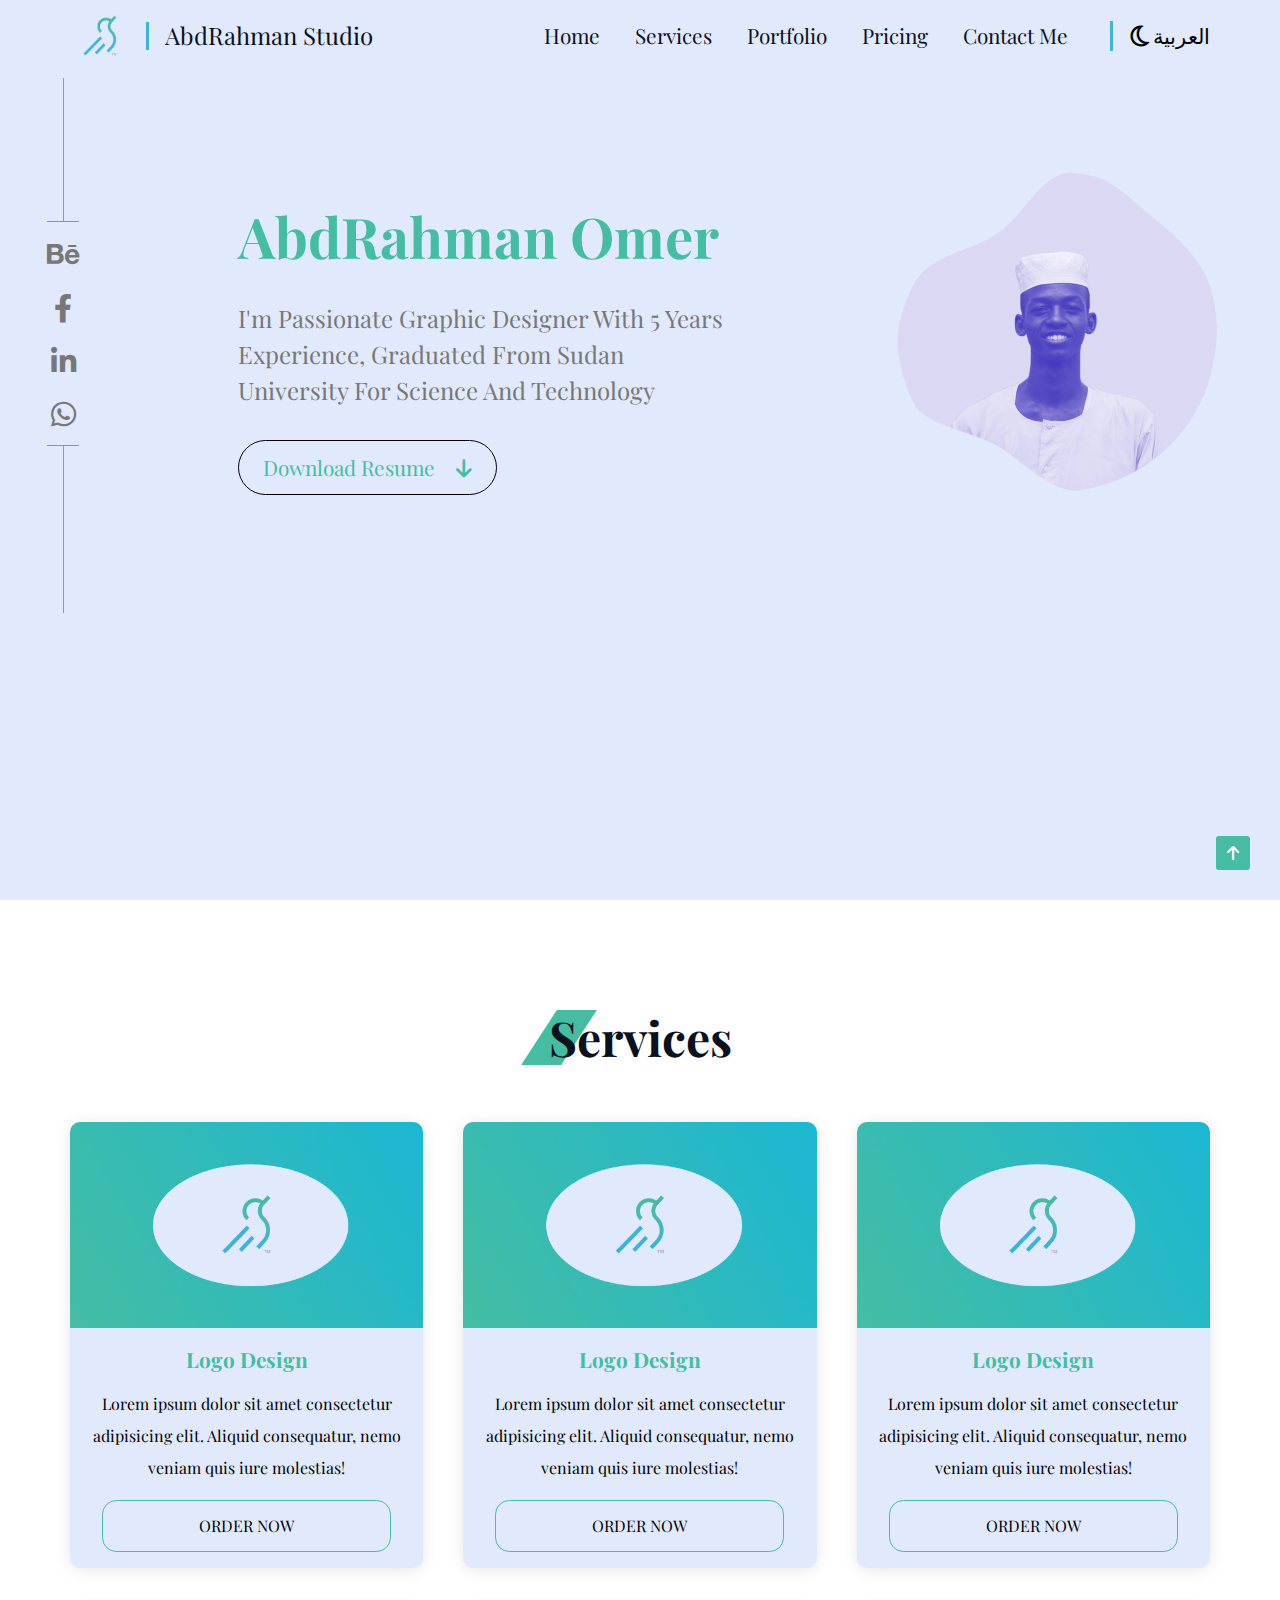
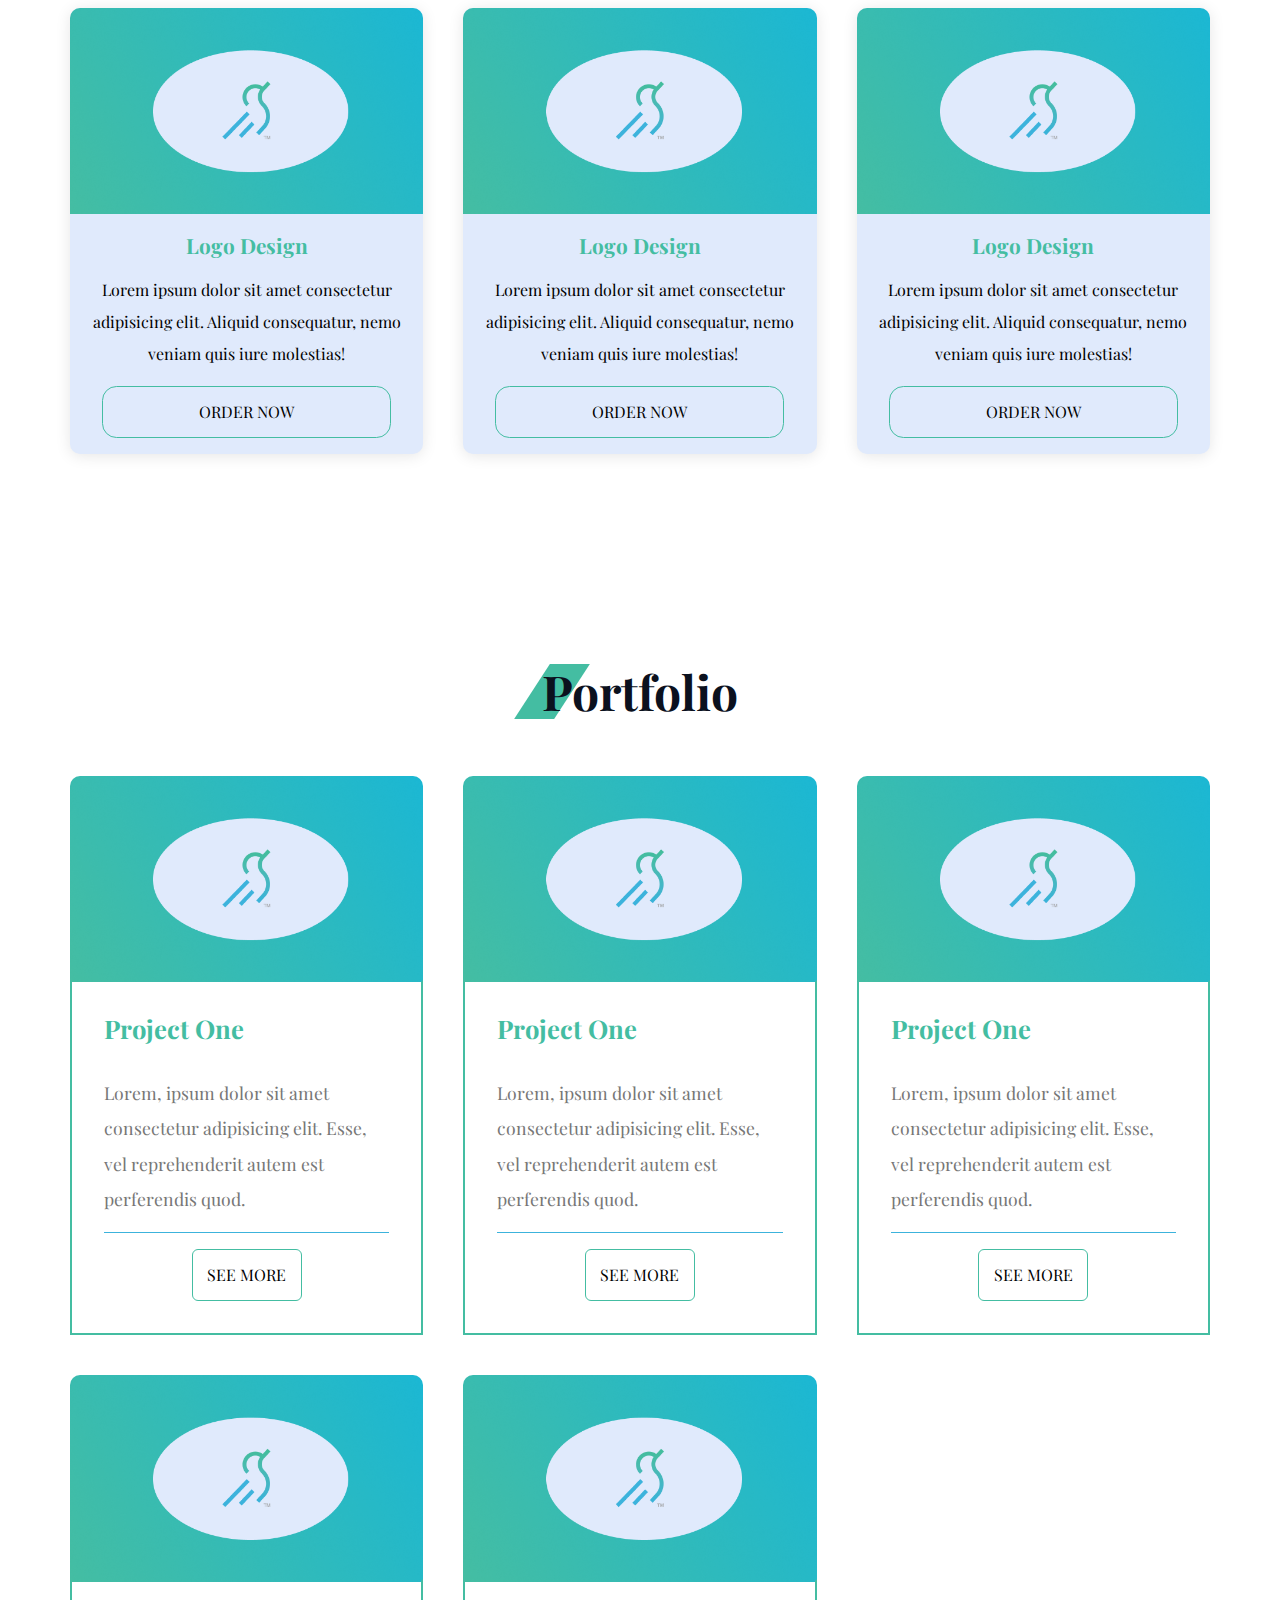
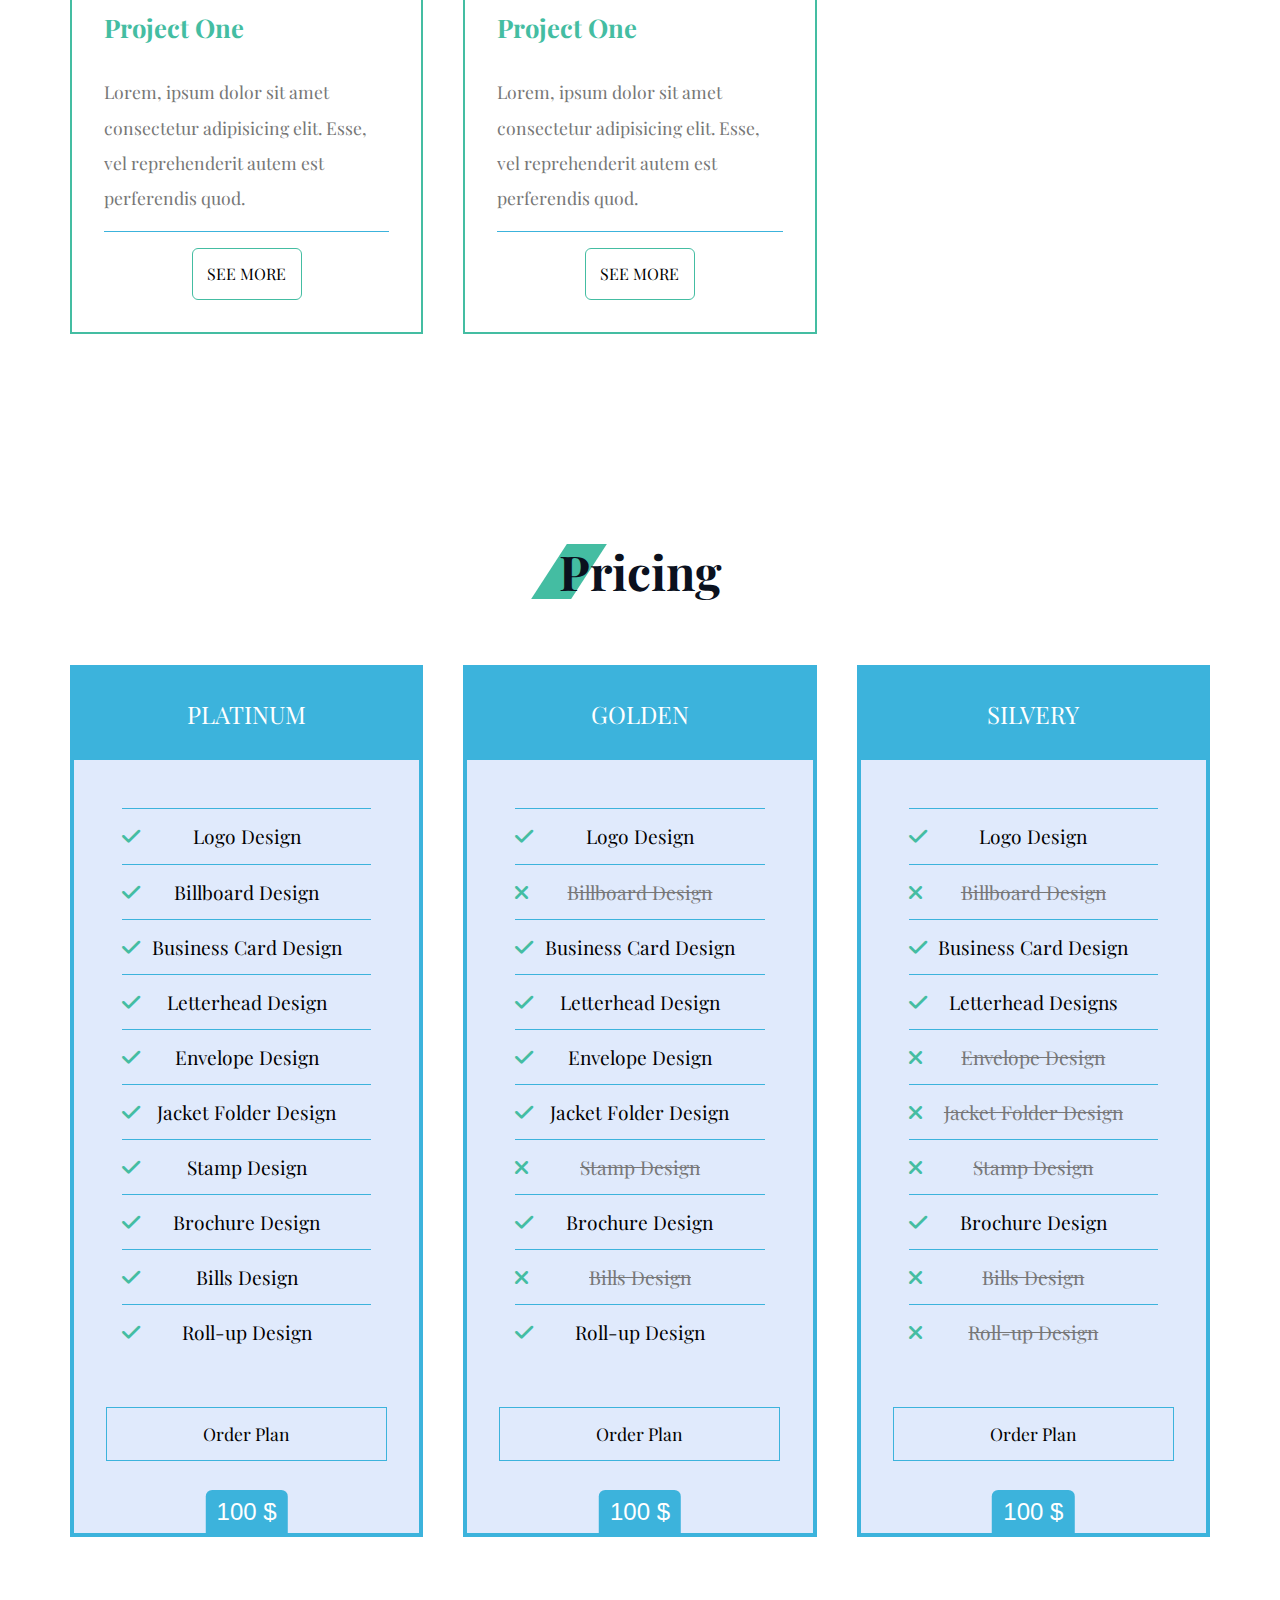
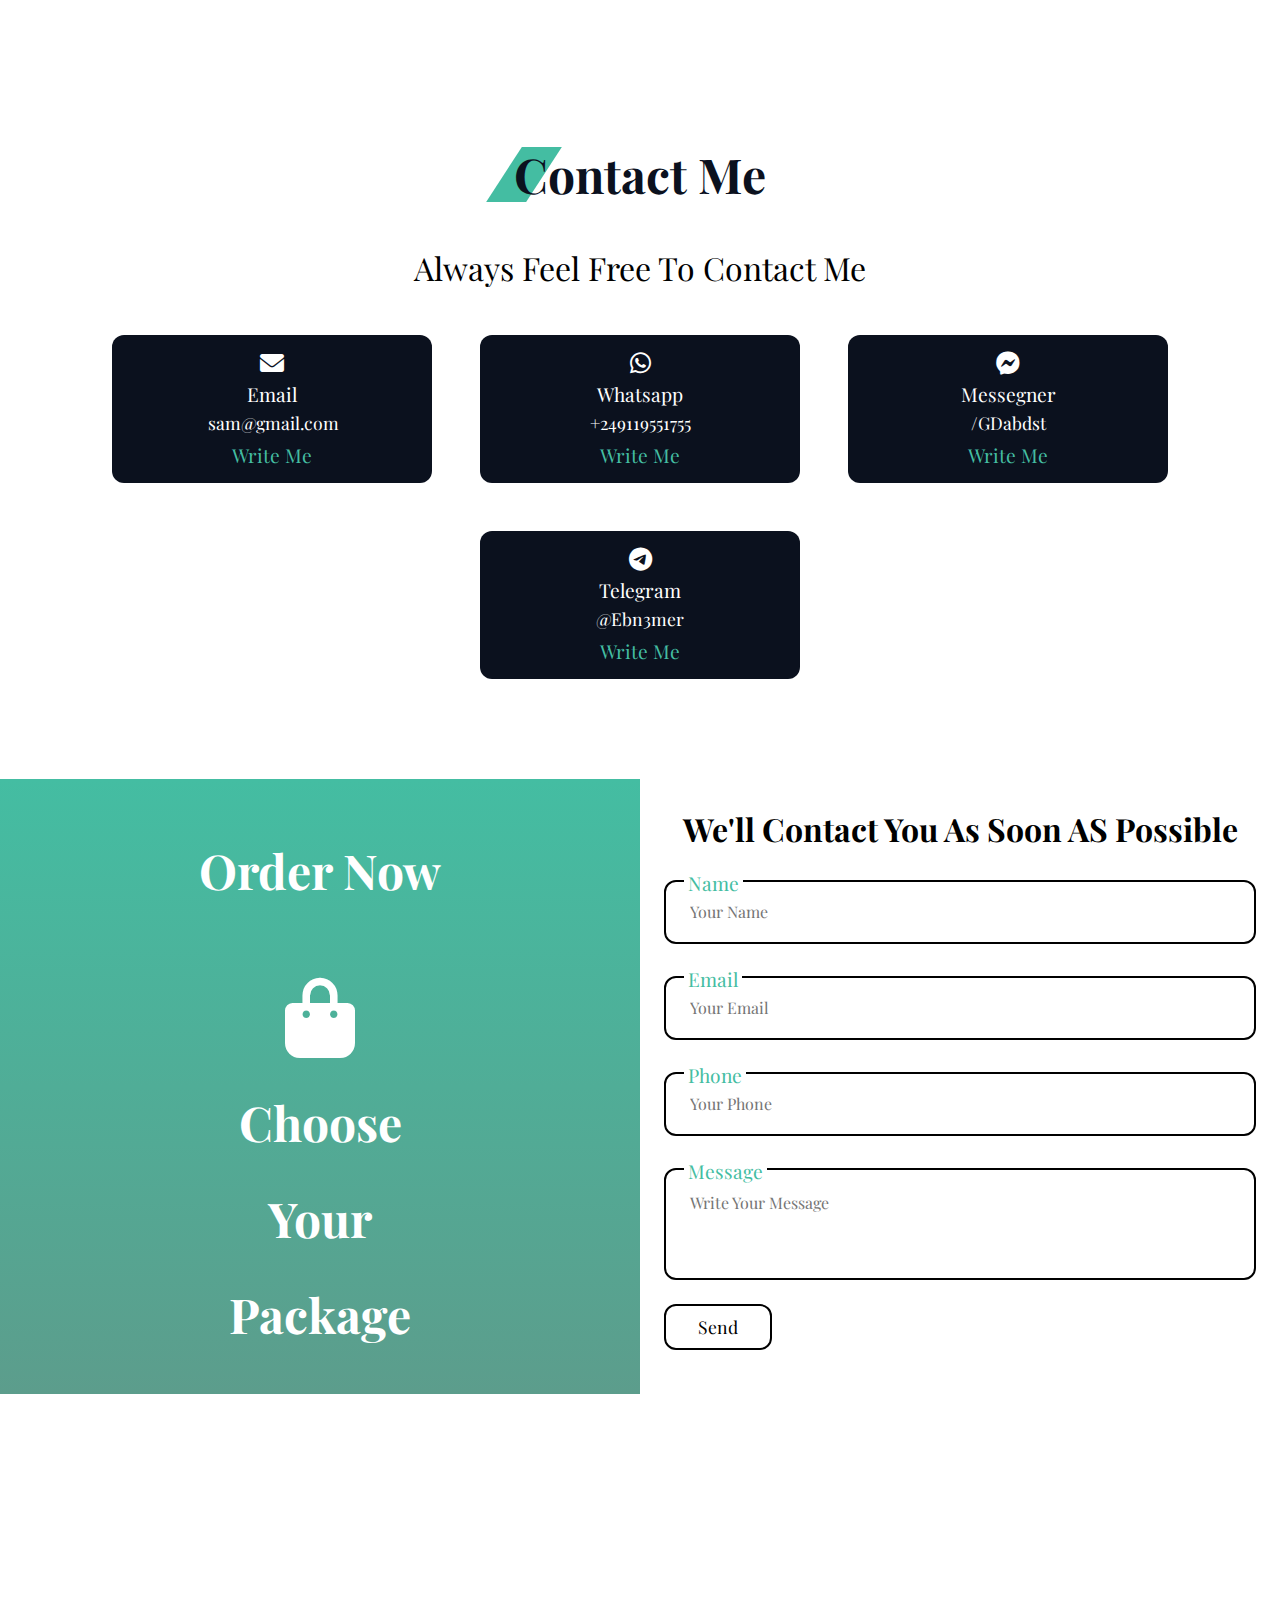
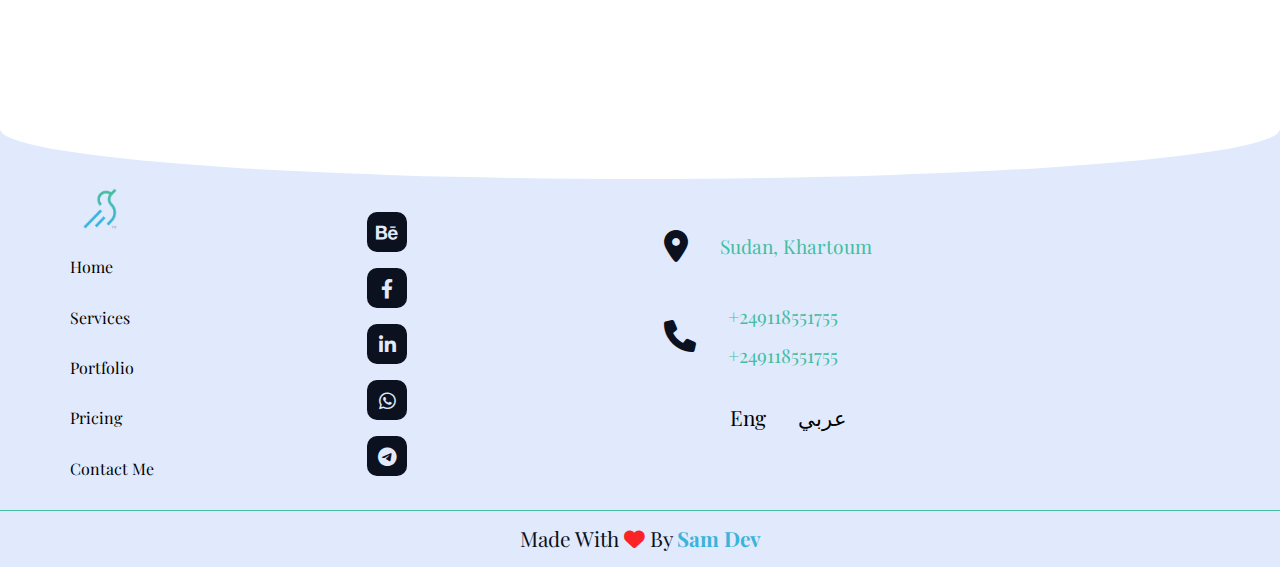
==== index.html @ 55ffe2c6 "Modify index.html" ====
<!DOCTYPE html>
<html lang="en">
  <head>
    <meta charset="UTF-8" />
    <meta http-equiv="X-UA-Compatible" content="IE=edge" />
    <meta name="viewport" content="width=device-width, initial-scale=1.0" />
    <link rel="stylesheet" href="./css/normalize.css" />
    <link rel="stylesheet" href="./css/all.min.css" />
    <link rel="stylesheet" href="./css/style.css" />
    <link rel="preconnect" href="https://fonts.googleapis.com" />
    <link rel="preconnect" href="https://fonts.gstatic.com" crossorigin />
    <link
      href="https://fonts.googleapis.com/css2?family=Playfair+Display:wght@400;500;700&display=swap"
      rel="stylesheet"
    />
    <title>AbdRahman Studio | Home</title>
  </head>
  <body>
    <!-- Start Header -->
    <header id="header">
      <div class="container">
        <div class="nav-left">
          <div class="head">
            <img src="./images/logo.png" alt="" />
            <a href="#">AbdRahman Studio</a>
          </div>
          <div class="nav-close">
            <i class="fa-solid fa-xmark close-Btn"></i>
          </div>
          <ul class="nav-list">
            <li><a class="link" href="#home">Home</a></li>
            <li><a class="link" href="#services">Services</a></li>
            <li><a class="link" href="#portfolio">Portfolio</a></li>
            <li><a class="link" href="#pricing">Pricing</a></li>
            <li><a class="link" href="#contact">Contact Me</a></li>
          </ul>
        </div>
        <img src="./images/logo.png" alt="Page Logo" />
        <a href="#">AbdRahman Studio</a>
        <nav class="nav-menu">
          <i class="fa-solid fa-bars-staggered toggle-btn"></i>
          <ul>
            <li><a class="active nav__link" href="#home">Home</a></li>
            <li><a class="nav__link" href="#services">Services</a></li>
            <li><a class="nav__link" href="#portfolio">Portfolio</a></li>
            <li><a class="nav__link" href="#pricing">Pricing</a></li>
            <li><a class="nav__link" href="#contact">Contact Me</a></li>
          </ul>
        </nav>
        <div class="icons">
          <i class="fa-regular fa-moon change-theme" id="theme-button"></i>
          <a href="./index_rtl.html" class="lang">العربية</a>
          <!-- <i class="fa-regular fa-sun"></i> -->
        </div>
      </div>
    </header>
    <!-- End Header -->
    <!-- Start Landing -->
    <div class="landing" id="landing">
      <div class="container">
        <div class="social">
          <a href="http://be.net/abdalrahman10" target="__blank"
            ><i class="fab fa-behance"></i
          ></a>
          <a
            href="https://www.facebook.com/GDabdalrahmanstudio"
            target="__blank"
            ><i class="fab fa-facebook-f"></i
          ></a>
          <a href="#" target="__blank"><i class="fab fa-linkedin-in"></i></a>
          <a
            href="https://api.whatsapp.com/send?phone=00249118914122"
            target="__blank"
            ><i class="fab fa-whatsapp"></i
          ></a>
        </div>
        <div class="info">
          <h2>AbdRahman Omer</h2>
          <p>
            I'm Passionate Graphic Designer With 5 Years Experience, Graduated
            From Sudan University For Science And Technology
          </p>
          <a href="#" class="main-btn"
            >Download Resume <i class="fa-solid fa-arrow-down"></i
          ></a>
        </div>
        <div class="image home-img">
          <img src="./images/Vector.png" alt="" />
        </div>
        <a class="scroll-top" href="#header"
          ><i class="fa-solid fa-arrow-up"></i
        ></a>
      </div>
    </div>
    <!-- End Landing -->
    <!-- Start Services -->
    <div class="services " id="services">
      <h2 class="main-title">Services</h2>
      <div class="container">
        <div class="card">
          <img src="./images/project01.png" alt="" />
          <div class="info">
            <h3>Logo Design</h3>
            <p>
              Lorem ipsum dolor sit amet consectetur adipisicing elit. Aliquid
              consequatur, nemo veniam quis iure molestias!
            </p>
            <a href="#order">Order Now</a>
          </div>
        </div>
        <div class="card">
          <img src="./images/project01.png" alt="" />
          <div class="info">
            <h3>Logo Design</h3>
            <p>
              Lorem ipsum dolor sit amet consectetur adipisicing elit. Aliquid
              consequatur, nemo veniam quis iure molestias!
            </p>
            <a href="#order">Order Now</a>
          </div>
        </div>
        <div class="card">
          <img src="./images/project01.png" alt="" />
          <div class="info">
            <h3>Logo Design</h3>
            <p>
              Lorem ipsum dolor sit amet consectetur adipisicing elit. Aliquid
              consequatur, nemo veniam quis iure molestias!
            </p>
            <a href="#order">Order Now</a>
          </div>
        </div>
        <div class="card">
          <img src="./images/project01.png" alt="" />
          <div class="info">
            <h3>Logo Design</h3>
            <p>
              Lorem ipsum dolor sit amet consectetur adipisicing elit. Aliquid
              consequatur, nemo veniam quis iure molestias!
            </p>
            <a href="#order">Order Now</a>
          </div>
        </div>
        <div class="card">
          <img src="./images/project01.png" alt="" />
          <div class="info">
            <h3>Logo Design</h3>
            <p>
              Lorem ipsum dolor sit amet consectetur adipisicing elit. Aliquid
              consequatur, nemo veniam quis iure molestias!
            </p>
            <a href="#order">Order Now</a>
          </div>
        </div>
        <div class="card">
          <img src="./images/project01.png" alt="" />
          <div class="info">
            <h3>Logo Design</h3>
            <p>
              Lorem ipsum dolor sit amet consectetur adipisicing elit. Aliquid
              consequatur, nemo veniam quis iure molestias!
            </p>
            <a href="#order">Order Now</a>
          </div>
        </div>
      </div>
      <div class="swiper-pagination"></div>
    </div>
    <!-- End Services -->
    <!-- Start Portfolio -->
    <div class="portfolio" id="portfolio">
      <h2 class="main-title">Portfolio</h2>
      <div class="container">
        <div class="card">
          <div class="image">
            <img src="./images/project01.png" alt="" />
          </div>
          <div class="info">
            <h3>Project One</h3>
            <p>
              Lorem, ipsum dolor sit amet consectetur adipisicing elit. Esse,
              vel reprehenderit autem est perferendis quod.
            </p>
            <a href="">See More</a>
          </div>
        </div>
        <div class="card">
          <div class="image">
            <img src="./images/project01.png" alt="" />
          </div>
          <div class="info">
            <h3>Project One</h3>
            <p>
              Lorem, ipsum dolor sit amet consectetur adipisicing elit. Esse,
              vel reprehenderit autem est perferendis quod.
            </p>
            <a href="">See More</a>
          </div>
        </div>
        <div class="card">
          <div class="image">
            <img src="./images/project01.png" alt="" />
          </div>
          <div class="info">
            <h3>Project One</h3>
            <p>
              Lorem, ipsum dolor sit amet consectetur adipisicing elit. Esse,
              vel reprehenderit autem est perferendis quod.
            </p>
            <a href="">See More</a>
          </div>
        </div>
        <div class="card">
          <div class="image">
            <img src="./images/project01.png" alt="" />
          </div>
          <div class="info">
            <h3>Project One</h3>
            <p>
              Lorem, ipsum dolor sit amet consectetur adipisicing elit. Esse,
              vel reprehenderit autem est perferendis quod.
            </p>
            <a href="">See More</a>
          </div>
        </div>
        <div class="card">
          <div class="image">
            <img src="./images/project01.png" alt="" />
          </div>
          <div class="info">
            <h3>Project One</h3>
            <p>
              Lorem, ipsum dolor sit amet consectetur adipisicing elit. Esse,
              vel reprehenderit autem est perferendis quod.
            </p>
            <a href="">See More</a>
          </div>
        </div>
      </div>
    </div>
    <!-- End Portfolio -->
    <!-- Start Pricing -->
    <div class="pricing" id="pricing">
      <h2 class="main-title">Pricing</h2>
      <div class="container">
        <div class="plan">
          <div class="head">
            <h2>Platinum</h2>
          </div>
          <ul class="features">
            <li>Logo Design</li>
            <li>Billboard Design</li>
            <li>Business Card Design</li>
            <li>Letterhead Design</li>
            <li>Envelope Design</li>
            <li>Jacket Folder Design</li>
            <li>Stamp Design</li>
            <li>Brochure Design</li>
            <li>Bills Design</li>
            <li>Roll-up Design</li>
          </ul>
          <a href="">Order Plan</a>
          <div class="price">
            <h3>100 <span>$</span></h3>
          </div>
        </div>
        <div class="plan">
          <div class="head">
            <h2>Golden</h2>
          </div>
          <ul class="features">
            <li>Logo Design</li>
            <li class="unchecked"><del>Billboard Design</del></li>
            <li>Business Card Design</li>
            <li>Letterhead Design</li>
            <li>Envelope Design</li>
            <li>Jacket Folder Design</li>
            <li class="unchecked"><del>Stamp Design</del></li>
            <li>Brochure Design</li>
            <li class="unchecked"><del>Bills Design</del></li>
            <li>Roll-up Design</li>
          </ul>
          <a href="">Order Plan</a>
          <div class="price">
            <h3>100 <span>$</span></h3>
          </div>
        </div>
        <div class="plan">
          <div class="head">

            <h2>Silvery</h2>
          </div>
          <ul class="features">
            <li>Logo Design</li>
            <li class="unchecked"><del>Billboard Design</del></li>
            <li>Business Card Design</li>
            <li>Letterhead Designs</li>
            <li class="unchecked"><del>Envelope Design</del></li>
            <li class="unchecked"><del>Jacket Folder Design</del></li>
            <li class="unchecked"><del>Stamp Design</del></li>
            <li>Brochure Design</li>
            <li class="unchecked"><del>Bills Design</del></li>
            <li class="unchecked"><del>Roll-up Design</del></li>
          </ul>
          <a href="">Order Plan</a>
          <div class="price">
            <h3>100 <span>$</span></h3>
          </div>
        </div>
      </div>
    </div>
    <!-- End Pricing -->
    <!-- Start Contact -->
    <div class="contact" id="contact">
      <h2 class="main-title">Contact Me</h2>
      <h2>Always Feel Free To Contact Me</h2>
      <div class="container">
        <div class="box">
          <i class="fas fa-envelope"></i>
          <h3>Email</h3>
          <p>sam@gmail.com</p>
          <a href="mailto:abdrahman@gmail.com" target="__blank">Write Me</a>
        </div>
        <div class="box">
          <i class="fab fa-whatsapp"></i>
          <h3>Whatsapp</h3>
          <p>+249119551755</p>
          <a
            href="https://api.whatsapp.com/send?phone=00249118914122"
            target="__blank"
            >Write Me</a
          >
        </div>
        <div class="box">
          <i class="fab fa-facebook-messenger"></i>
          <h3>Messegner</h3>
          <p>/GDabdst</p>
          <a href="https://m.me/GDabdalrahmanstudio" target="__blank"
            >Write Me</a
          >
        </div>
        <div class="box">
          <i class="fab fa-telegram-plane"></i>
          <h3>Telegram</h3>
          <p>@Ebn3mer</p>
          <a href="https://t.me/Ebn3mer" target="__blank">Write Me</a>
        </div>
      </div>
    </div>
    <!-- End Contact -->
    <!-- Start Order -->
    <div class="order" id="order">
      <div class="content">
        <div class="heading">
          <h1>Order Now</h1>
          <i class="fas fa-shopping-bag"></i>
          <h2>
            Choose <br />
            Your <br />
            Package <br />
          </h2>
        </div>
        <div class="form">
          <h2>We'll Contact You As Soon AS Possible</h2>
          <form action="">
            <div class="contact_form">
              <label for="" class="tag">Name</label>
              <input
                type="text"
                name="name"
                class="input"
                placeholder="Your Name"
              />
            </div>
            <div class="contact_form">
              <label for="" class="tag">Email</label>
              <input
                type="email"
                name="email"
                class="input"
                placeholder="Your Email"
              />
            </div>
            <div class="contact_form">
              <label for="" class="tag">Phone</label>
              <input
                type="tel"
                name="phone"
                class="input"
                placeholder="Your Phone"
              />
            </div>
            <div class="contact_form">
              <label for="" class="tag">Message</label>
              <textarea
                name="message"
                class="input"
                placeholder="Write Your Message"
              ></textarea>
            </div>
            <input class="submit-btn" type="submit" value="Send" />
          </form>
        </div>
      </div>
    </div>
    <!-- End Order -->
    <!-- Start Footer -->
    <footer class="footer">
      <div class="curve"></div>
      <div class="container">
        <div class="links">
          <img src="./images/logo.png" alt="Logo" />
          <nav>
            <li><a class="active nav__link" href="#home">Home</a></li>
            <li><a class="nav__link" href="#services">Services</a></li>
            <li><a class="nav__link" href="#portfolio">Portfolio</a></li>
            <li><a class="nav__link" href="#pricing">Pricing</a></li>
            <li><a class="nav__link" href="#contact">Contact Me</a></li>
          </nav>
        </div>
        <div class="social">
          <a href="https://be.net/abdalrahman10" target="__blank"
            ><i class="fab fa-behance"></i
          ></a>
          <a
            href="https://www.facebook.com/GDabdalrahmanstudio"
            target="__blank"
            ><i class="fab fa-facebook-f"></i
          ></a>
          <a href="#" target="__blank"><i class="fab fa-linkedin-in"></i></a>
          <a
            href="https://api.whatsapp.com/send?phone=00249118914122"
            target="__blank"
            ><i class="fab fa-whatsapp"></i
          ></a>
          <a href="https://t.me/Ebn3mer" target="__blank"
            ><i class="fab fa-telegram-plane"></i
          ></a>
        </div>
        <div class="location">
          <div class="col">
            <i class="fa-solid fa-location-dot"></i>
            <div class="info"><span>Sudan, Khartoum</span></div>
          </div>
          <div class="col">
            <i class="fa-solid fa-phone"></i>
            <div class="info">
              <span>+249118551755</span>
              <span>+249118551755</span>
            </div>
          </div>
          <div class="languages">
            <a href="./index.html" class="lang">Eng</a>
            <a href="./index_rtl.html" class="lang">عربي</a>
          </div>
        </div>
      </div>
      <div class="copyright">
        <p>
          Made With <i class="fa-solid fa-heart"></i> By <a href="https://www.facebook.com/samoilfgairy/" target="__blank">Sam Dev</a>
        </p>
      </div>
    </footer>
    <!-- End Footer -->
  </body>
  <script src="./scripts/app.js"></script>
</html>
---- css/style.css ----
:root {
  --main-transition: 0.3s;
  --section-padding: 100px;
}
/* Colors Palette */
:root {
  --main-color: #44bda2;
  --main-color-alt: #1d5247;
  --secondery-color: #3cb3dc;
  --body-color: #fff;
  --text-color: #000;
  --text-color-alt: #777;
  --title-color: #0B111E;
  --background-color: #e0eafc;
}
/* Colors Pallette Dark Theme */
body.dark-theme {
  --container-color: #151c28;
  --body-color: #0B111E;
  --title-color: #F0F2F4;
  --text-color: #F0F2F4;
  --background-color: #BABEC4;
}
/* Start Global Rules */
* {
  box-sizing: border-box;
  -webkit-box-sizing: border-box;
  -moz-box-sizing: border-box;
  margin: 0;
  padding: 0;
}
html {
  scroll-behavior: smooth;
}
body {
  font-family: "Playfair Display", serif;
  background-color: var(--body-color);
  color: var(--text-color);
  transition: var(--main-transition);
}
ul {
  list-style: none;
}
a {
  text-decoration: none;
}
.container {
  padding-left: 15px;
  padding-right: 15px;
  margin-left: auto;
  margin-right: auto;
}
/* Small */
@media (min-width: 768px) {
  .container {
    width: 750px;
  }
}

/* Medium */
@media (min-width: 992px) {
  .container {
    width: 970px;
  }
}

/* Large */
@media (min-width: 1200px) {
  .container {
    width: 1170px;
  }
}

/* End Global Rules */
/* Start Components */
.main-btn {
  text-decoration: none;
  display: block;
  width: fit-content;
  padding: 0.9rem 1.5rem;
  border: 1px solid black;
  border-radius: 3rem;
  font-weight: normal;
  font-size: 1.3rem;
  color: var(--main-color);
  transition: var(--main-transition);
}
.main-btn:hover {
  color: white;
  background-color: var(--main-color);
  border-color: transparent;
}
.main-title {
  position: relative;
  font-size: 3rem;
  font-weight: bold;
  margin: 0.6rem auto;
  width: fit-content;
  color: var(--title-color);
  transition: var(--main-transition);
}
.main-title::before {
  content: "";
  position: absolute;
  top: 0;
  left: -10px;
  width: 40px;
  height: 55px;
  background-color: var(--main-color);
  z-index: -1;
  transform: skewX(-33deg);
  transition: var(--main-transition);
}
.main-title::after {
  content: "";
  position: absolute;
  top: 0;
  right: -19px;
  width: 0;
  height: 55px;
  background-color: var(--secondery-color);
  z-index: -1;
  transform: skewX(-33deg);
  transition: var(--main-transition);
  transition-delay: 0.3s;
}
.main-title:hover {
  color: white;
  transition-delay: 0.3s;
}
.main-title:hover::before {
  width: calc(100% + 25px);
}
.main-title:hover::after {
  width: 15px;
}
a.scroll-top {
  padding: 0.5rem 0.7rem;
  background-color: var(--main-color);
  border-radius: 3px;
  right: 30px;
  position: fixed;
  color: white;
  bottom: 30px;
  z-index: 100;
}
/* End Components */
/* Start Header */
header {
  background-color: var(--background-color);
  transition: var(--main-transition);
}
header .container {
  display: flex;
  justify-content: space-between;
  align-items: center;
  position: relative;
  min-height: 72px;
}

header img {
  height: 60px;
  padding-right: 1rem;
}
header .container > a {
  text-decoration: none;
  font-weight: normal;
  color: var(--title-color);
  font-size: 1.5rem;
  border-left: 3px solid var(--secondery-color);
  padding-left: 1rem;
}
@media (max-width: 620px) {
  header .container > a {
    display: none;
  }
}
header nav {
  flex: 1;
  display: flex;
  justify-content: flex-end;
  align-items: center;
}
header nav .toggle-btn {
  display: none;
  font-size: 1.9rem;
  cursor: pointer;
}
@media (min-width: 1269px) {
  header nav .toggle-menu {
    display: none;
  }
}
header nav ul {
  display: flex;
}
@media (max-width: 1270px) {
  header nav ul {
    display: none;
  }
  header nav .toggle-btn {
    display: flex;
    font-size: 1.5rem;
  }
  header nav ul li {
    border-bottom: 1px solid var(--main-color);
  }
  header nav ul li a {
    padding: 0.5rem !important;
  }
}
header nav ul li a {
  display: flex;
  align-items: center;
  justify-content: center;
  height: 72px;
  position: relative;
  text-decoration: none;
  font-size: 1.3rem;
  padding: 0 1.1rem;
  color: var(--title-color);
  transition: var(--main-transition);
  position: relative;
  overflow: hidden;
}
header nav li a::before {
  content: "";
  position: absolute;
  width: 100%;
  height: 4px;
  background-color: var(--main-color);
  bottom: 0;
  left: -100%;
  transition: var(--main-transition);
}
header nav li a:hover {
  color: var(--main-color);
  background-color: #cfdef3;
}
header nav li a:hover::before {
  left: 0;
}
header .icons {
  display: flex;
  justify-content: space-between;
  align-items: center;
  width: 100px;
  height: 30px;
  position: relative;
  padding-left: 1rem;
  margin-left: 1.5rem;
  border-left: 3px solid var(--secondery-color);
}
header .icons i {
  font-size: 1.5rem;
}
.lang {
  color: var(--text-color);
  font-size: 1.3rem;
  
}
/* Start Toggle Menu */
header .nav-left {
  position: fixed;
  top: 0;
  left: -1000px;
  width: 50%;
  height: 100vh;
  padding: 3rem;
  display: flex;
  align-items: center;
  background-color: var(--title-color);
  z-index: 2;
  transition: 0.5s;
}
@media (max-width: 767px) {
  header .nav-left {
    width: 90%;
  }
}
header .nav-left .nav-close {
  position: absolute;
  top: 1rem;
  right: 1.5rem;
  font-size: 2rem;
  color: white;
  cursor: pointer;
}
header .nav-left .nav-list li {
  padding-bottom: 2rem;
}
header .nav-left .nav-list li a {
  font-size: 1.3rem;
  text-transform: uppercase;
  font-weight: normal;
  color: white;
  transition: var(--main-transition);
}
header .head {
  position: absolute;
  top: 2rem;
  left: 1rem;
}
header .head a {
  position: absolute;
  font-size: 1.5rem;
  top: 0;
  color: var(--main-color);
}
header .show {
  left: 0;
}
header .close {
  left: -1000px;
}
header .nav-left .nav-list li a:hover {
  color: var(--main-color);
}
/* End Toggle Menu */
/* Start Header */
/* Start Landing */
.landing {
  padding-top: var(--section-padding);
  padding-bottom: var(--section-padding);
  height: calc(100vh - 72px);
  position: relative;
  background-color: var(--background-color);
  transition: var(--main-transition);
}
@media (max-width: 767px) {
  .landing {
    height: auto;
  }
}
.landing .container {
  width: 100%;
  display: flex;
  justify-content: space-between;
  align-items: center;
}
.landing .social {
  display: flex;
  flex-direction: column;
  align-items: center;
  gap: 20px;
  position: relative;
  margin-left: 2rem;
  border-bottom: 1px solid var(--main-color);
  border-top: 1px solid var(--main-color);
  padding: 15px 0;
}
.landing .social::before {
  content: "";
  position: absolute;
  width: 1px;
  top: -9rem;
  height: 9rem;
  background-color: var(--main-color);
}
.landing .social::after {
  content: "";
  position: absolute;
  width: 1px;
  bottom: -10.5rem;
  height: 10.5rem;
  background-color: var(--main-color);
}
.landing .social i:hover {
  color: var(--main-color);
}
.landing .social a {
  display: block;
  width: fit-content;
  font-size: 1.8rem;
  color: var(--text-color-alt);
}
.landing .image img {
  width: 20rem;
  border-radius: 50%;
  max-width: 100%;
  margin-right: 3rem;
}
@media (max-width: 991px) {
  .landing .image img {
    margin-right: 0;
  }
}
.landing .info {
  align-self: flex-start;
}
.landing .info h2 {
  font-size: 3.5rem;
  margin: 2rem auto;
  color: var(--main-color);
}
.landing .info p {
  font-size: 1.5rem;
  max-width: 500px;
  line-height: 1.5;
  color: var(--text-color-alt);
  margin-bottom: 2rem;
}
.landing .info i {
  margin-left: 1rem;
}
@media (max-width: 767px) {
  .landing {
    padding-top: 30px;
  }
  .landing .container {
    flex-direction: column;
  }
  .landing .social {
    order: 3;
    flex-direction: row;
    margin-left: 0;
  }
  .landing .social::before,
  .landing .social::after {
    display: none;
  }
  .landing .image img {
    margin: 3rem auto;
  }
}
@media (min-width: 768px) and (max-width: 990px) {
  .landing .info {
    margin-left: 30px;
  }
  .landing .info h2 {
    font-size: 2.5rem;
  }
  .landing .image img {
    width: 15rem;
  }
}
/* End Landing */
/* Start Services */
.services {
  padding-top: var(--section-padding);
  padding-bottom: var(--section-padding);
}
.services .container {
  display: grid;
  grid-template-columns: repeat(auto-fill, minmax(300px, 1fr));
  gap: 40px;
  padding-top: 3rem;
}
.services .card {
  overflow: hidden;
  border-radius: 10px;
  background-color: var(--background-color);
  transition: var(--main-transition);
  box-shadow: 0 2px 15px rgb(0 0 0 / 10%);
}
.services .card:hover {
  transform: translateY(-10px);
  box-shadow: 0 2px 15px rgb(0 0 0 / 20%);
}
.services .card img {
  max-width: 100%;
}
.services .info {
  padding: 0 1rem;
  text-align: center;
}
.services .info h3 {
  margin: 1rem 0;
  font-size: 1.3rem;
  color: var(--main-color);
}
.services .info p {
  color: var(--text-color);
  line-height: 2;
}
.services .info a {
  display: block;
  width: fit-content;
  text-decoration: none;
  border: 1px solid var(--main-color);
  padding: 1rem 6rem;
  border-radius: 0.9rem;
  margin: 1rem auto;
  color: var(--text-color);
  font-weight: normal;
  font-size: 1rem;
  text-transform: uppercase;
  transition: var(--main-transition);
}
.services .info a:hover {
  border-color: transparent;
  background-color: var(--main-color);
  color: white;
}
/* End Services */
/* Start Portfolio */
.portfolio {
  padding-top: var(--section-padding);
  padding-bottom: var(--section-padding);
}
.portfolio .container {
  display: grid;
  grid-template-columns: repeat(auto-fill, minmax(300px, 1fr));
  gap: 40px;
  padding-top: 3rem;
}
.portfolio .card {
  position: relative;
  overflow: hidden;
  border-radius: 10px 10px 0 0;
}
.portfolio .card .image {
  position: relative;
  overflow: hidden;
}
.portfolio .card img {
  max-width: 100%;
}
.portfolio .info {
  position: relative;
  padding: 1rem 2rem;
  border: 2px solid;
  border-color: transparent var(--main-color) var(--main-color);
  padding-top: 0;
  margin-top: -6px;
}
.portfolio .card::before {
  content: "";
  position: absolute;
  left: 0;
  top: 0;
  height: 100%;
  width: 0;
  background-color: var(--background-color);
  z-index: -1;
  transition: var(--main-transition);
}
.portfolio .card:hover::before {
  width: 100%;
}
.portfolio .info h3 {
  font-size: 1.6rem;
  font-weight: bold;
  color: var(--main-color);
  padding: 2rem 0;
}
.portfolio .info p {
  line-height: 2;
  font-size: 1.1rem;
  border-bottom: 1px solid var(--secondery-color);
  padding: 0 0 1rem;
  color: var(--text-color-alt);
}
.portfolio .info a {
  font-size: 1rem;
  color: var(--text-color);
  padding: 1rem 0.9rem;
  border: 1px solid var(--main-color);
  border-radius: 6px;
  display: block;
  width: fit-content;
  margin: 1rem auto;
  text-transform: uppercase;
  transition: var(--main-transition);
}
.portfolio .info a:hover {
  background-color: var(--main-color);
  border-color: transparent;
  color: var(--background-color);
}
/* End Portfolio */
/* Start Pricing */
.pricing {
  position: relative;
  padding-top: var(--section-padding);
  padding-bottom: var(--section-padding);
}
.pricing .container {
  display: grid;
  grid-template-columns: repeat(auto-fill, minmax(300px, 1fr));
  gap: 40px;
  padding-top: 3.5rem;
}
.pricing .plan {
  position: relative;
  background-color: var(--background-color);
  transition: var(--main-transition);
  padding-bottom: 2rem;
  border: 4px solid var(--secondery-color);
}
.pricing .plan::before {
  content: "";
  position: absolute;
  top: 0;
  left: 50%;
  transform: translateX(-50%);
  width: 0;
  height: 5px;
  background-color: var(--main-color);
  z-index: 2;
  transition: var(--main-transition);
}
.pricing .plan::after {
  content: "";
  /* position: absolute; */
  bottom: 0;
  left: 50%;
  transform: translateX(-50%);
  width: 100%;
  height: 10px;
  background-color: var(--main-color);
  z-index: 2;
  transition: var(--main-transition);
}
/* .pricing .plan:hover::before {
  width: 100%;
} */
.pricing .plan h2 {
  font-size: 1.5rem;
  font-weight: normal;
  padding: 2rem 0;
  text-align: center;
  text-transform: uppercase;
  color: var(--main-color);
}
.pricing .plan .head {
  background-color: var(--secondery-color);
}
.pricing .plan .head h2 {
  color: white;
}
/* .pricing .plan .head {
  position: relative;
  background-color: var(--main-color);
  width: 50%;
  margin: 1rem 0;
  text-align: center;
  padding: 1rem;
  border-radius: 0 2rem 2rem 0;
}
.pricing .plan .head h3 span {
  font-size: 2.5rem;
} */
.pricing .plan .price {
  position: absolute;
  bottom: 0;
  left: 50%;
  transform: translateX(-50%);
  padding: 0.5rem 0.7rem;
  border-radius: .4rem .4rem 0 0;
  background-color: var(--secondery-color);
}
.pricing .plan .price h3 {
  font-size: 1.5rem;
  font-family: sans-serif;
  font-weight: normal;
  color: var(--body-color);
}
.pricing .plan .features {
  margin: 3rem;
  text-align: center;
}
.pricing .plan ul li {
  position: relative;
  padding: 1rem;
  font-size: 1.2rem;
  border-top: 1px solid var(--secondery-color);
}
.pricing .plan ul li::before {
  content: "\f00c";
  position: absolute;
  font-family: "Font Awesome 5 Free";
  font-weight: 900;
  font-size: 1.3rem;
  left: 0;
  color: var(--main-color);
}
.pricing .plan .unchecked {
  position: relative;
  color: var(--text-color-alt);
}
.pricing .plan .unchecked::before {
  content: "\f00d";
  position: absolute;
  font-family: "Font Awesome 5 Free";
  font-weight: 900;
  font-size: 1.3rem;
  left: 0;
  color: var(--main-color);
}
.pricing .plan a {
  display: block;
  width: fit-content;
  margin: 1rem auto;
  padding: 1rem 6rem;
  font-size: 1.1rem;
  border: 1px solid var(--secondery-color);
  color: var(--text-color);
  margin-bottom: 2.5rem;
  transition: var(--main-transition);
}
.pricing .plan a:hover {
  color: var(--body-color);
  border-color: transparent;
  background-color: var(--secondery-color);
}
/* End Pricing */
/* Start Contact */
.contact {
  padding-top: var(--section-padding);
  padding-bottom: var(--section-padding);
}
.contact h2:nth-child(2) {
  text-align: center;
  margin: 3rem 0;
  font-weight: normal;
  font-size: 2rem;
}
@media (max-width: 767px) {
  .contact h2:nth-child(2) {
    font-size: 1.5rem;
  }
}
.contact .container {
  display: flex;
  flex-wrap: wrap;
  justify-content: center;
  gap: 3rem;
}
.contact .box {
  position: relative;
  width: 320px;
  padding: 1rem 6rem;
  text-align: center;
  border-radius: 0.75rem;
  background-color: #0b111e;
  color: var(--body-color);
  transition: var(--main-transition);
}
.contact .box::before {
  content: "";
  position: absolute;
  bottom: 0;
  height: 3px;
  width: 0;
  left: 50%;
  background-color: var(--main-color);
  transform: translateX(-50%);
  transition: var(--main-transition);
}
.contact .box:hover::before {
  width: calc(100% - 0.75rem);
}
.contact .box i {
  font-size: 1.5rem;
  padding-bottom: 0.5rem;
}
.contact .box h3 {
  font-size: 1.2rem;
  font-weight: normal;
  padding-bottom: 0.5rem;
}
.contact .box p {
  font-size: 1.1rem;
  padding-bottom: 0.7rem;
}
.contact .box a {
  font-size: 1.2rem;
  color: var(--main-color);
}
/* End Contact */
/* Start Contact */
.order {
  height: 100vh;
}
.order .content {
  display: flex;
  flex-wrap: wrap;
}
@media (max-width: 991px) {
  .order {
    height: auto;
    padding-bottom: 1rem;
  }
  .order .content {
    flex-direction: column;
  }
}
.order .heading {
  background-image: linear-gradient(180deg, #44bda2, #5c9d8c);
  flex: 50%;
  padding: 2rem 1.5rem;
  text-align: center;
  color: var(--body-color);
  height: 100%;
  animation: change-background 10s ease-in infinite;
}
.order .heading h1 {
  font-size: 3rem;
  font-weight: bold;
  padding-bottom: 3rem;
}
.order .heading i {
  font-size: 5rem;
  padding-bottom: 1rem;
}
.order .heading h2 {
  font-size: 3rem;
  line-height: 2;
}
.order .form {
  flex: 50%;
  padding: 2rem 1.5rem;
}
.order .form h2 {
  padding-bottom: 2rem;
  text-align: center;
  font-size: 2rem;
}
.order .form form {
  display: flex;
  flex-direction: column;
}
.order .form form .contact_form {
  position: relative;
  margin-bottom: 2rem;
  height: 4rem;
}
.order .form form .input {
  position: absolute;
  top: 0;
  left: 0;
  width: 100%;
  height: 100%;
  border: 2px solid var(--text-color);
  background: none;
  color: var(--text-color);
  outline: none;
  padding: 1.5rem;
  border-radius: 0.75rem;
  caret-color: var(--secondery-color);
  z-index: 1;
}
.order .form form .contact_form textarea {
  resize: none;
  height: 7rem;
}
.order .form form .submit-btn {
  position: relative;
  display: block;
  width: fit-content;
  margin: 0;
  bottom: -40px;
  padding: 0.7rem 2rem;
  left: 0;
  color: var(--text-color);
  border: 2px solid var(--text-color);
  font-size: 1.1rem;
  border-radius: 0.75rem;
  background-color: transparent;
  outline: none;
  cursor: pointer;
  transition: var(--main-transition);
}
.order .form form .submit-btn:hover {
  background-color: var(--title-color);
  color: var(--body-color);
  border-color: transparent;
}
.order .tag {
  position: absolute;
  color: var(--main-color);
  top: -0.75rem;
  left: 1.25rem;
  background-color: var(--body-color);
  font-size: 1.2rem;
  padding: 0.25rem;
  z-index: 10;
}
/* Start Contact */
/* Start Footer */
.footer {
  /* padding-top: var(--section-padding); */
  background-color: var(--background-color);
  position: relative;
}
.footer .curve {
  /* position: absolute; */
  top: 0;
  height: 100px;
  border-radius: 100% / 0 0 100% 100%;
  background: var(--body-color);
}
.footer .container {
  display: grid;
  grid-template-columns: repeat(auto-fill, minmax(200px, 1fr));
  gap: 3rem;
}
@media (max-width: 767px) {
  .footer .container {
    gap: 1rem;
  }
}
.footer img {
  max-width: 100%;
  height: 60px;
}
.footer .container .links > a {
  color: var(--main-color);
  max-width: 200px;
  font-size: 2rem;
}
.footer .links nav {
  display: flex;
  flex-direction: column;
  justify-content: center;
  row-gap: 1rem;
  padding: 1rem 0;
}
.footer .links nav li {
  width: fit-content;
  list-style: none;
  padding-bottom: 1rem;
}
.footer .links nav li a {
  color: var(--text-color);
}
.footer .links nav li a:hover {
  color: var(--secondery-color);
}
.footer .social {
  /* padding: 2rem 0; */
  display: flex;
  flex-direction: column;
  justify-content: center;
  gap: 1rem;
}
@media (max-width: 460px) {
  .footer .social {
    flex-direction: row;
  }
}
.footer .social a {
  display: block;
  width: 40px;
  height: 40px;
  display: flex;
  align-items: center;
  justify-content: center;
  border-radius: 10px;
  background-color: var(--title-color);
}
.footer .social a:hover i {
  color: var(--main-color);
}
.footer .social i {
  color: var(--background-color);
  font-size: 1.2rem;
}
.footer .location {
  padding-top: 1rem;
}
@media (max-width: 767px) {
  .footer .location {
    padding-bottom: 2rem;
  }
}
.footer .location .col {
  display: flex;
  align-items: center;
  padding-top: 2rem;
  flex-wrap: wrap;
  justify-content: center;
}
.footer .location .col .info {
  flex: 1;
  line-height: 2;
}
.footer .location i {
  font-size: 2rem;
  color: var(--title-color);
  padding-right: 2rem;
}
.footer .location span {
  font-size: 1.2rem;
  color: var(--main-color);
}
.footer .location .languages {
  padding-top: 2rem;
  display: flex;
  justify-content: center;
  align-items: center;
  gap: 2rem;
}
.footer .copyright {
  width: 100%;
}
.footer p {
  display: block;
  text-align: center;
  padding: 1rem 0;
  border-top: 1px solid var(--main-color);
  font-size: 1.3rem;
  color: var(--title-color);
}
@media (max-width: 767px) {
  .footer .container .location span {
    display: block;
  }
}
.footer p a {
  color: var(--secondery-color);
  font-weight: bold;
}
.footer i {
  color: rgb(255 0 0 / 85%);
}
/* End Footer */
/* Scroll Bar */
::-webkit-scrollbar {
  width: 0.6rem;
  border-radius: 0.5rem;
  background-color: #44bda34d;
}
::-webkit-scrollbar-thumb {
  background-color: var(--main-color);
  border-radius: 0.5rem;
}
::-webkit-scrollbar-thumb:hover {
  background-color: var(--main-color-alt);
}

/* Theme Change */
.change-theme {
  cursor: pointer;
  transition: var(--main-transition);
}
/* Color changes */
.dark-theme header,
.dark-theme .landing {
  background-color: var(--body-color);
}
.dark-theme .nav-left {
  background-color: var(--container-color);
}
.dark-theme .main-btn {
  border-color: var(--main-color);
}
.dark-theme .services .card {
  background-color: var(--main-color-alt);
  box-shadow: 0 2px 15px rgba(255, 255, 255, 10%);
}
.dark-theme .services .card:hover {
  box-shadow: 0 2px 15px rgb(255 255 255 / 20%);
}
.dark-theme .portfolio .card::before {
  background-color: var(--container-color);
}
.dark-theme .pricing .plan {
  background-color: var(--body-color);
}
.dark-theme .pricing .plan li::before {
  color: var(--text-color);
}
.dark-theme .contact .box {
  background-color: var(--main-color-alt);
  color: var(--title-color);
}
.dark-theme .footer {
  background-color: var(--main-color-alt);
}
.dark-theme .footer .social a {
  background-color: var(--container-color);
}
.dark-theme .footer .location span {
  color: var(--text-color);
}
.dark-theme .footer .copyright p {
  border-color: var(--secondery-color);
}

/* Start Animation */
@keyframes change-background {
  0%,
  100% {
    background-image: linear-gradient(180deg, #44bda2, #5c9d8c);
  }
  50% {
    background-image: linear-gradient(160deg, #44bda2, #28a59e);
  }
}
/* End Animation */
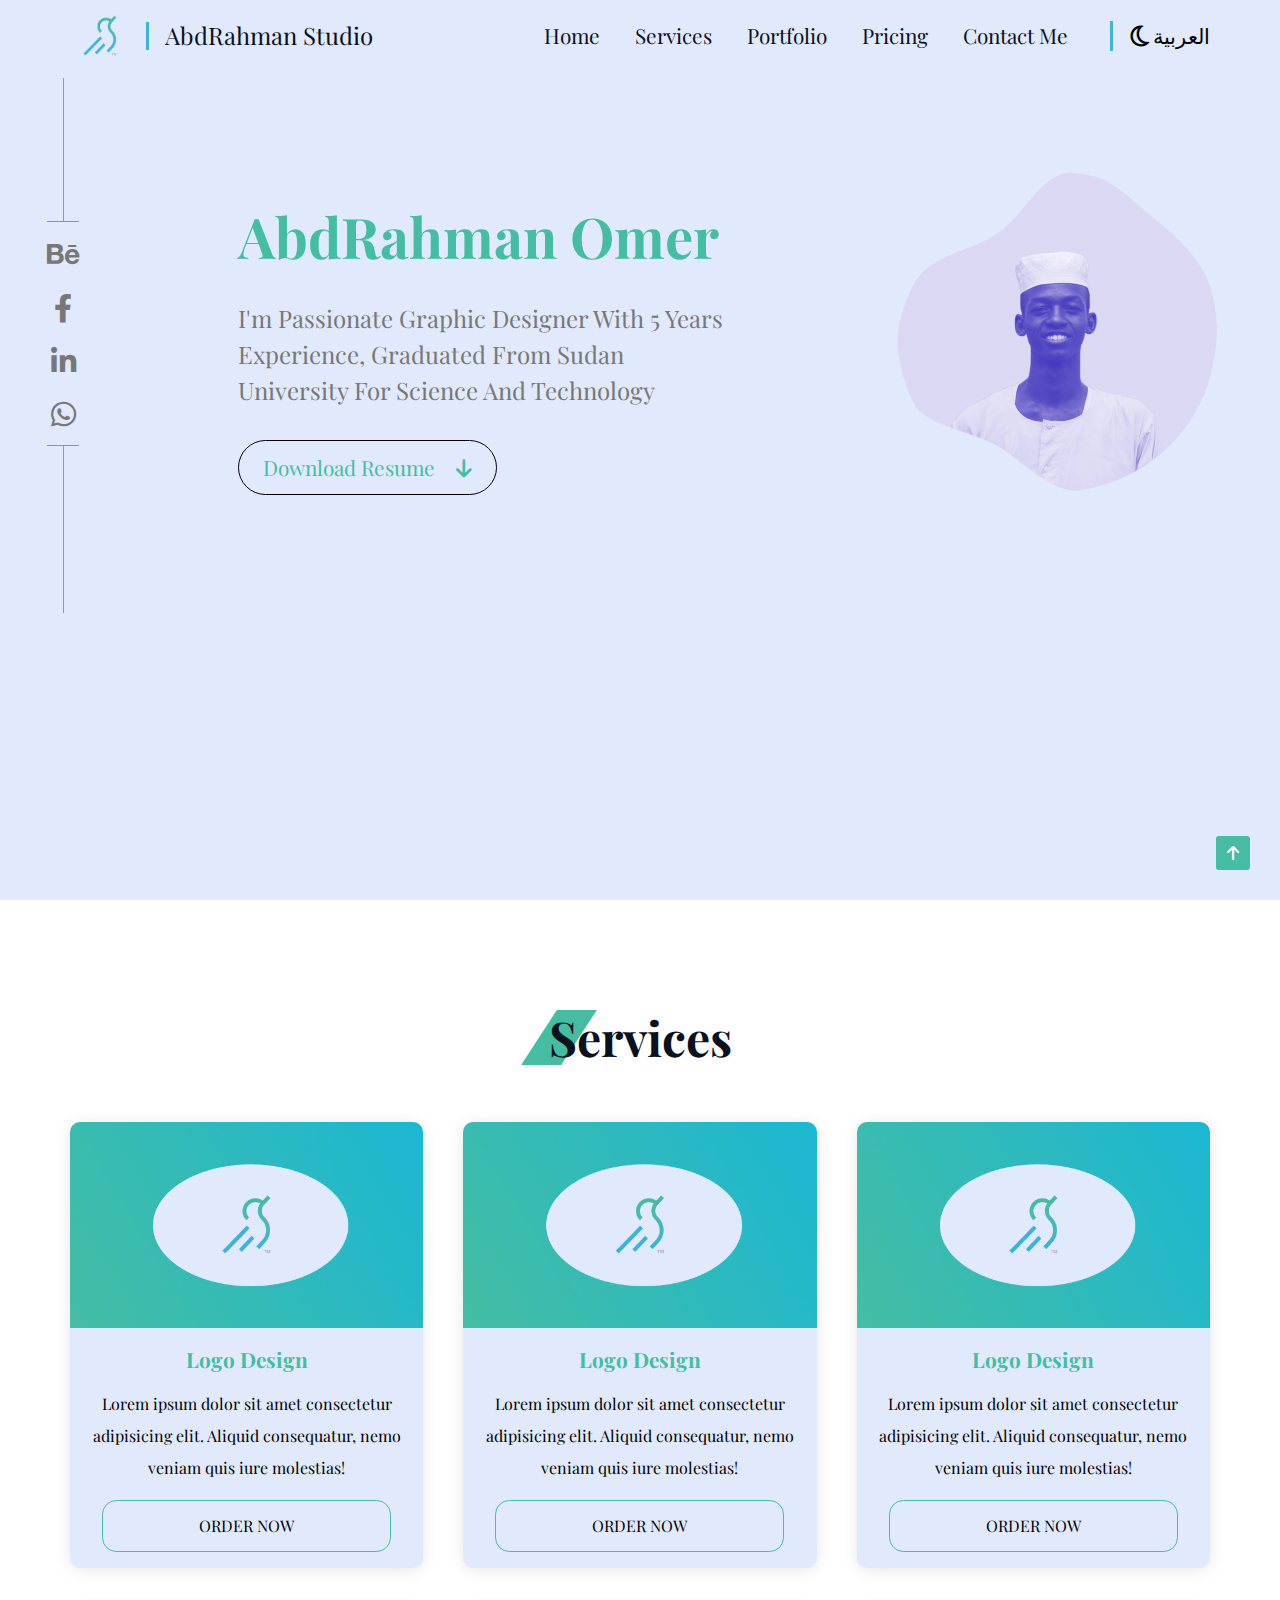
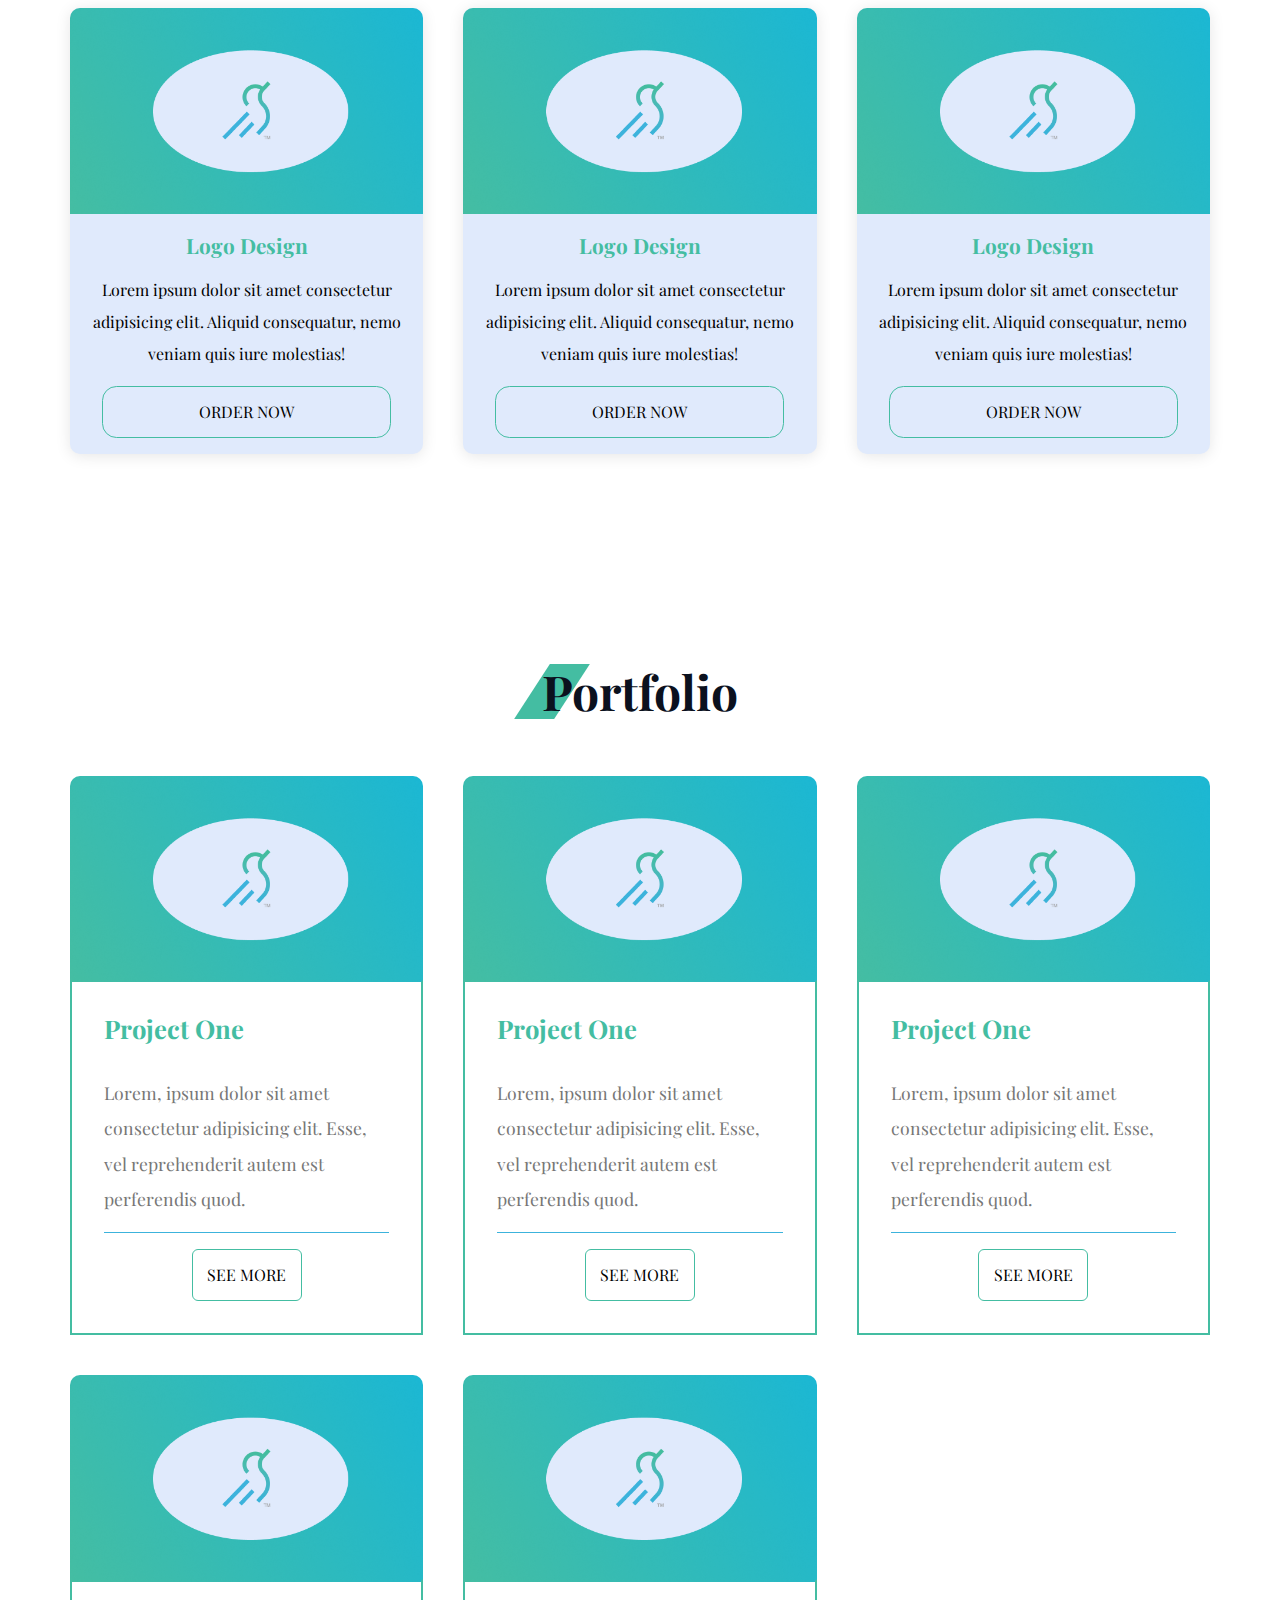
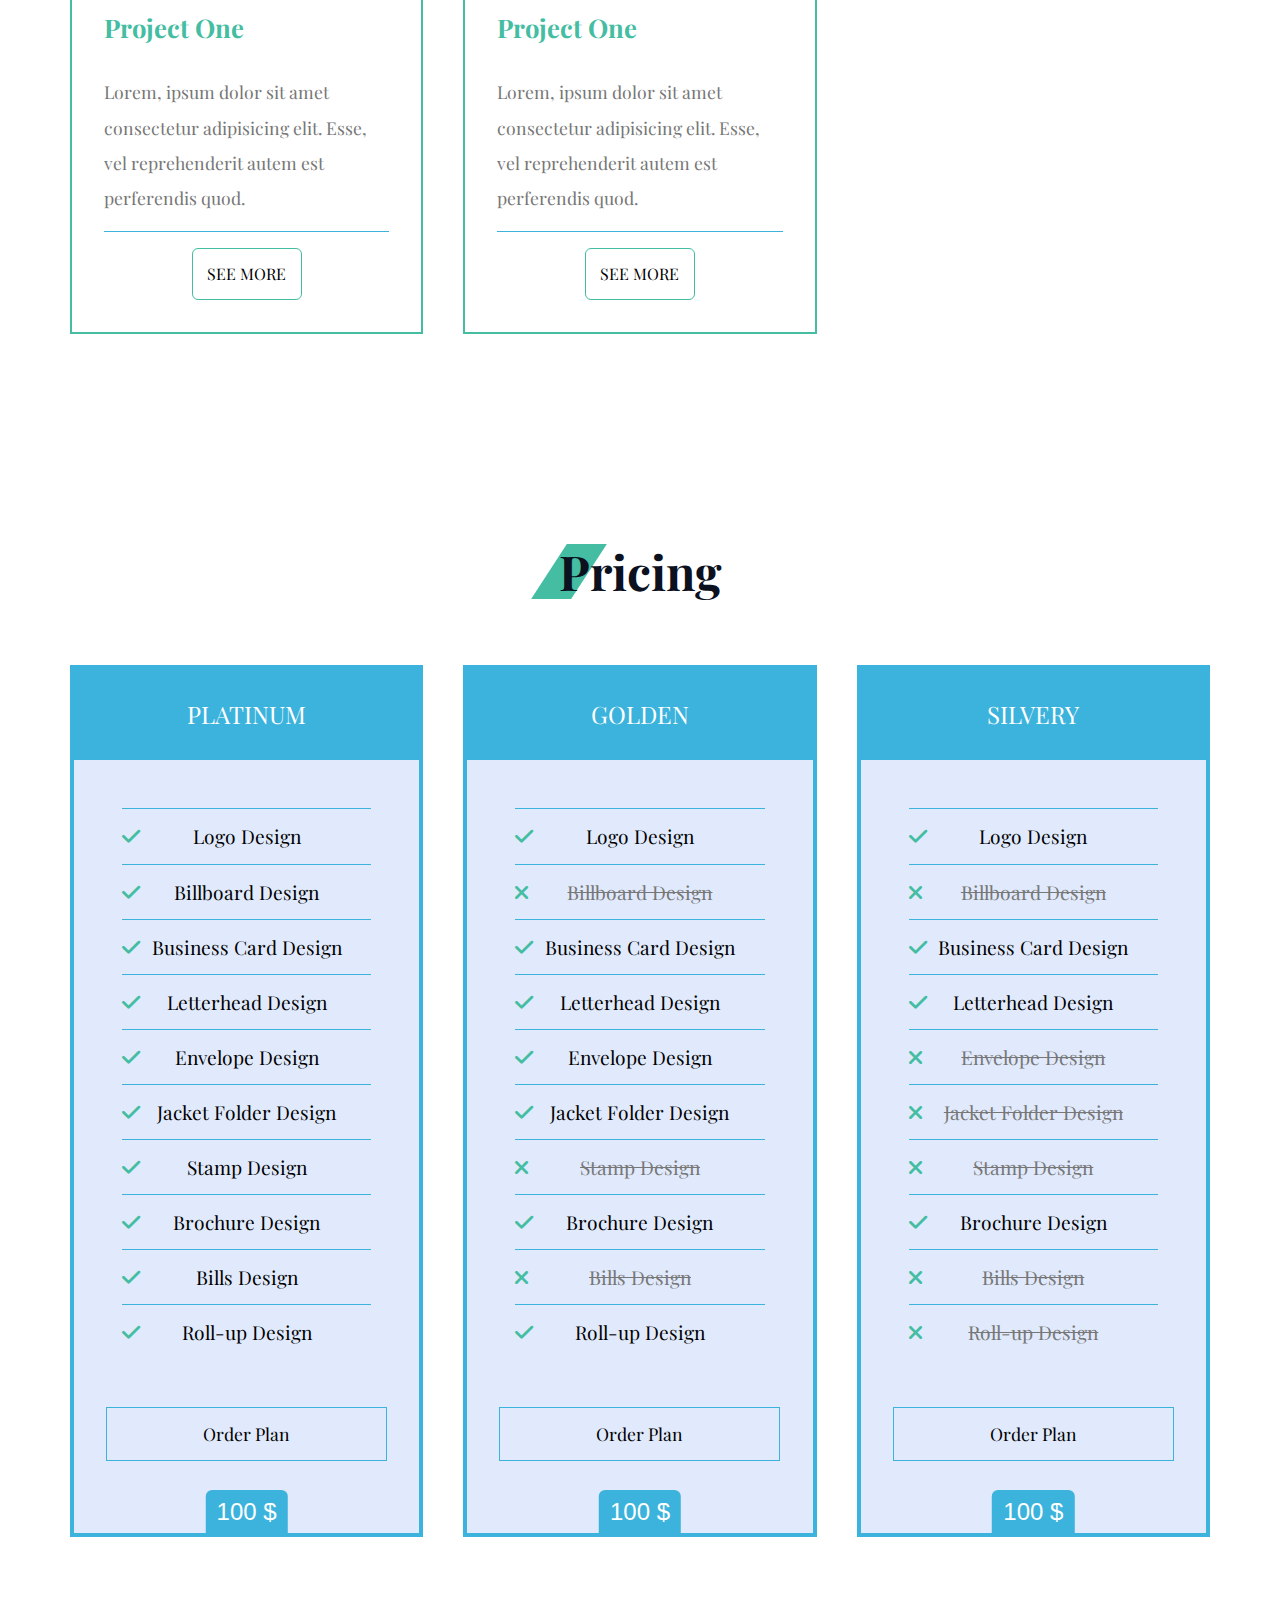
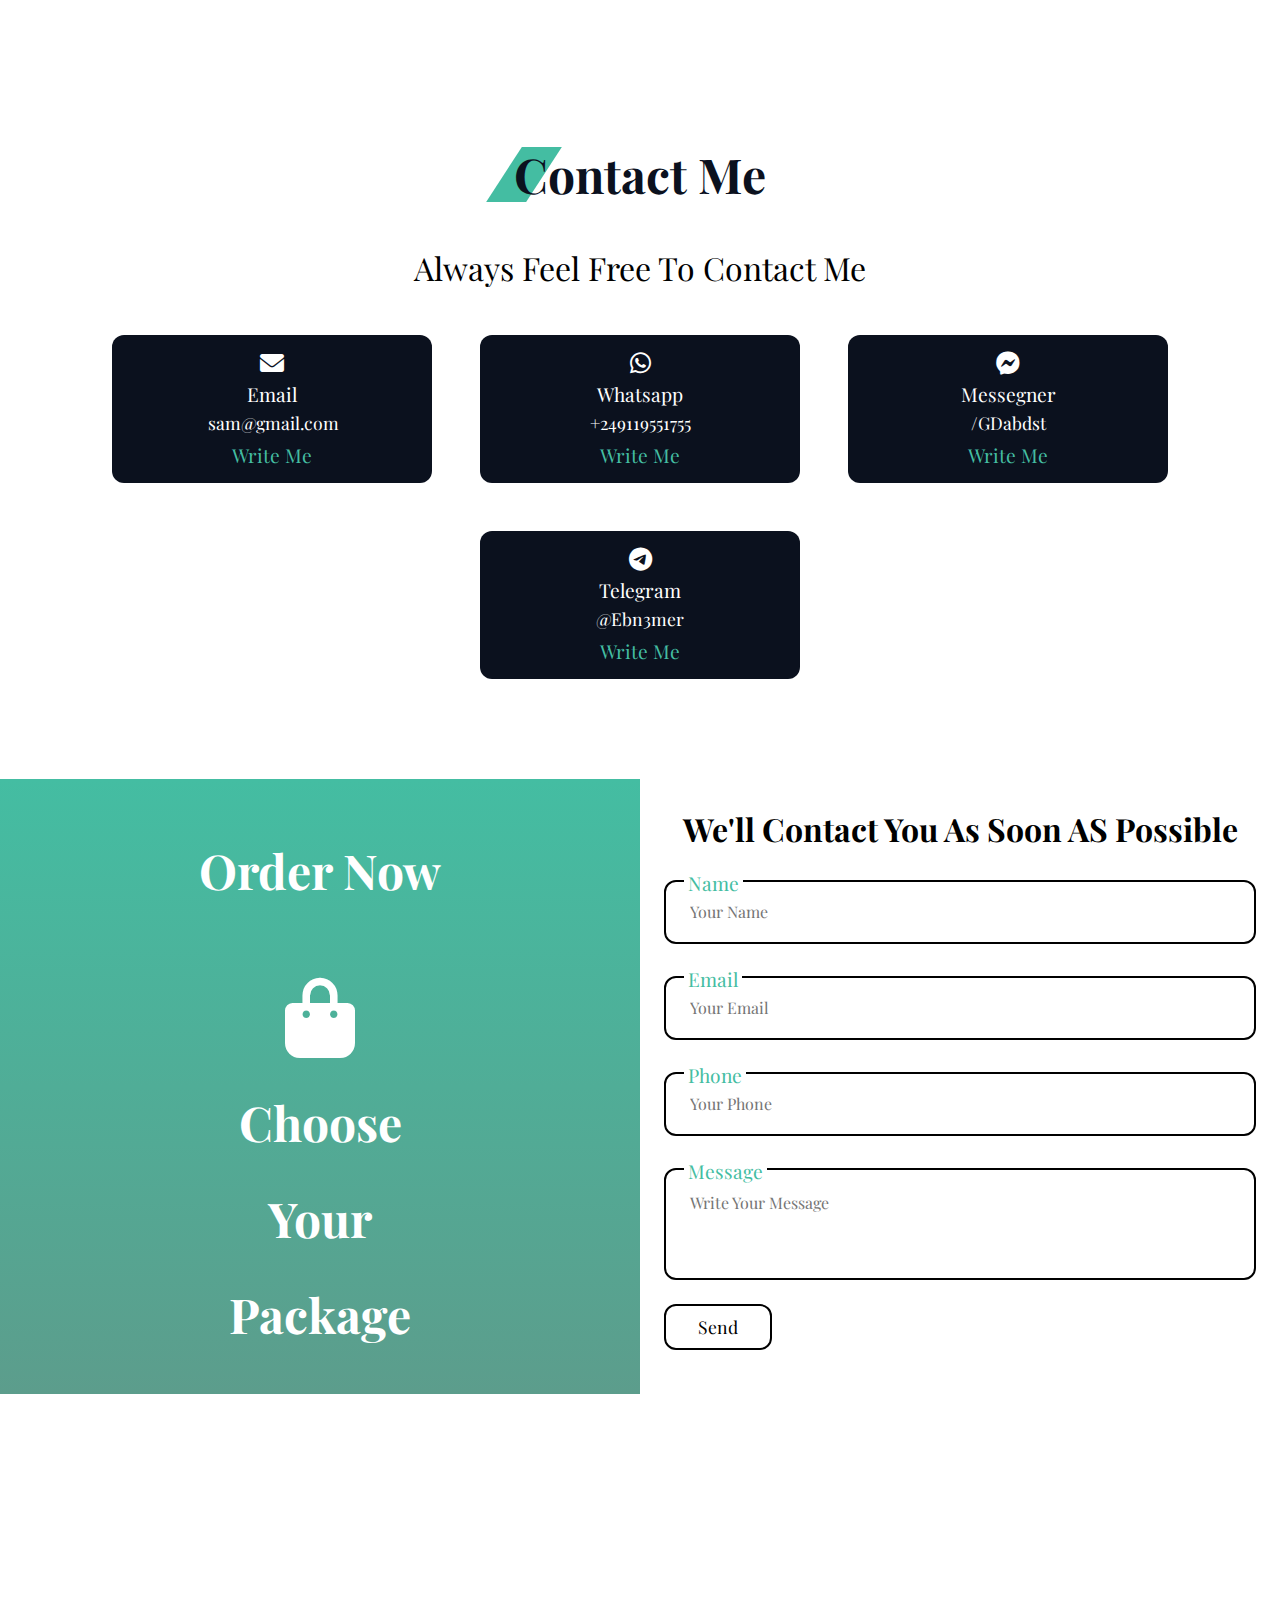
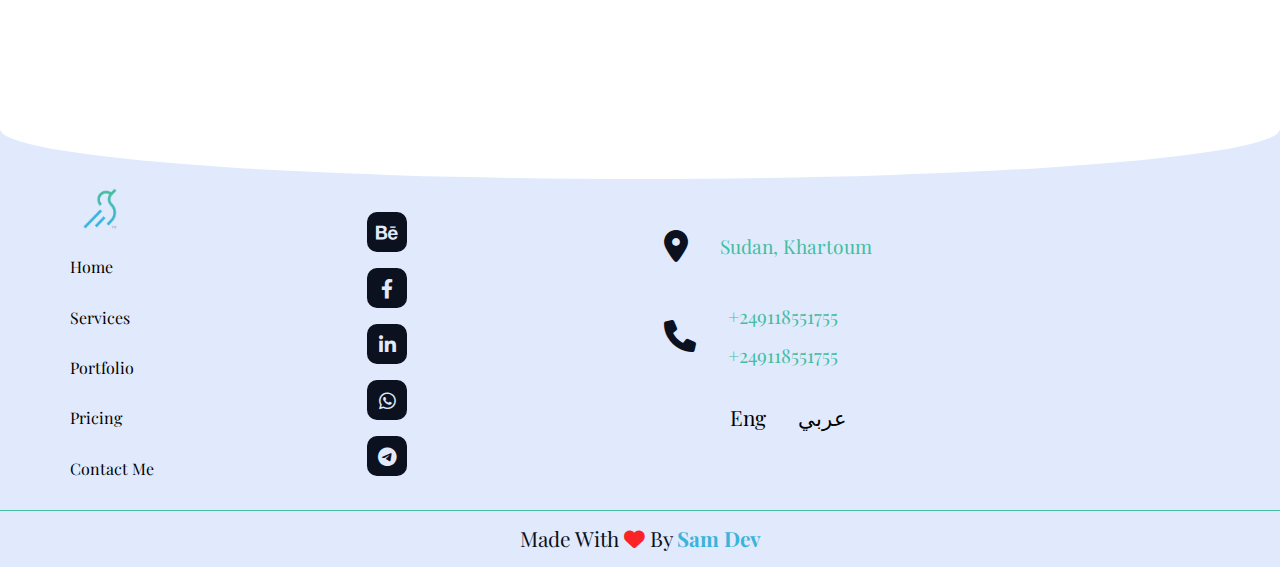
==== commit f800e6b4: "Update index.html" ====
--- a/index.html
+++ b/index.html
@@ -294,7 +294,7 @@
             <li>Logo Design</li>
             <li class="unchecked"><del>Billboard Design</del></li>
             <li>Business Card Design</li>
-            <li>Letterhead Designs</li>
+            <li>Letterhead Design</li>
             <li class="unchecked"><del>Envelope Design</del></li>
             <li class="unchecked"><del>Jacket Folder Design</del></li>
             <li class="unchecked"><del>Stamp Design</del></li>
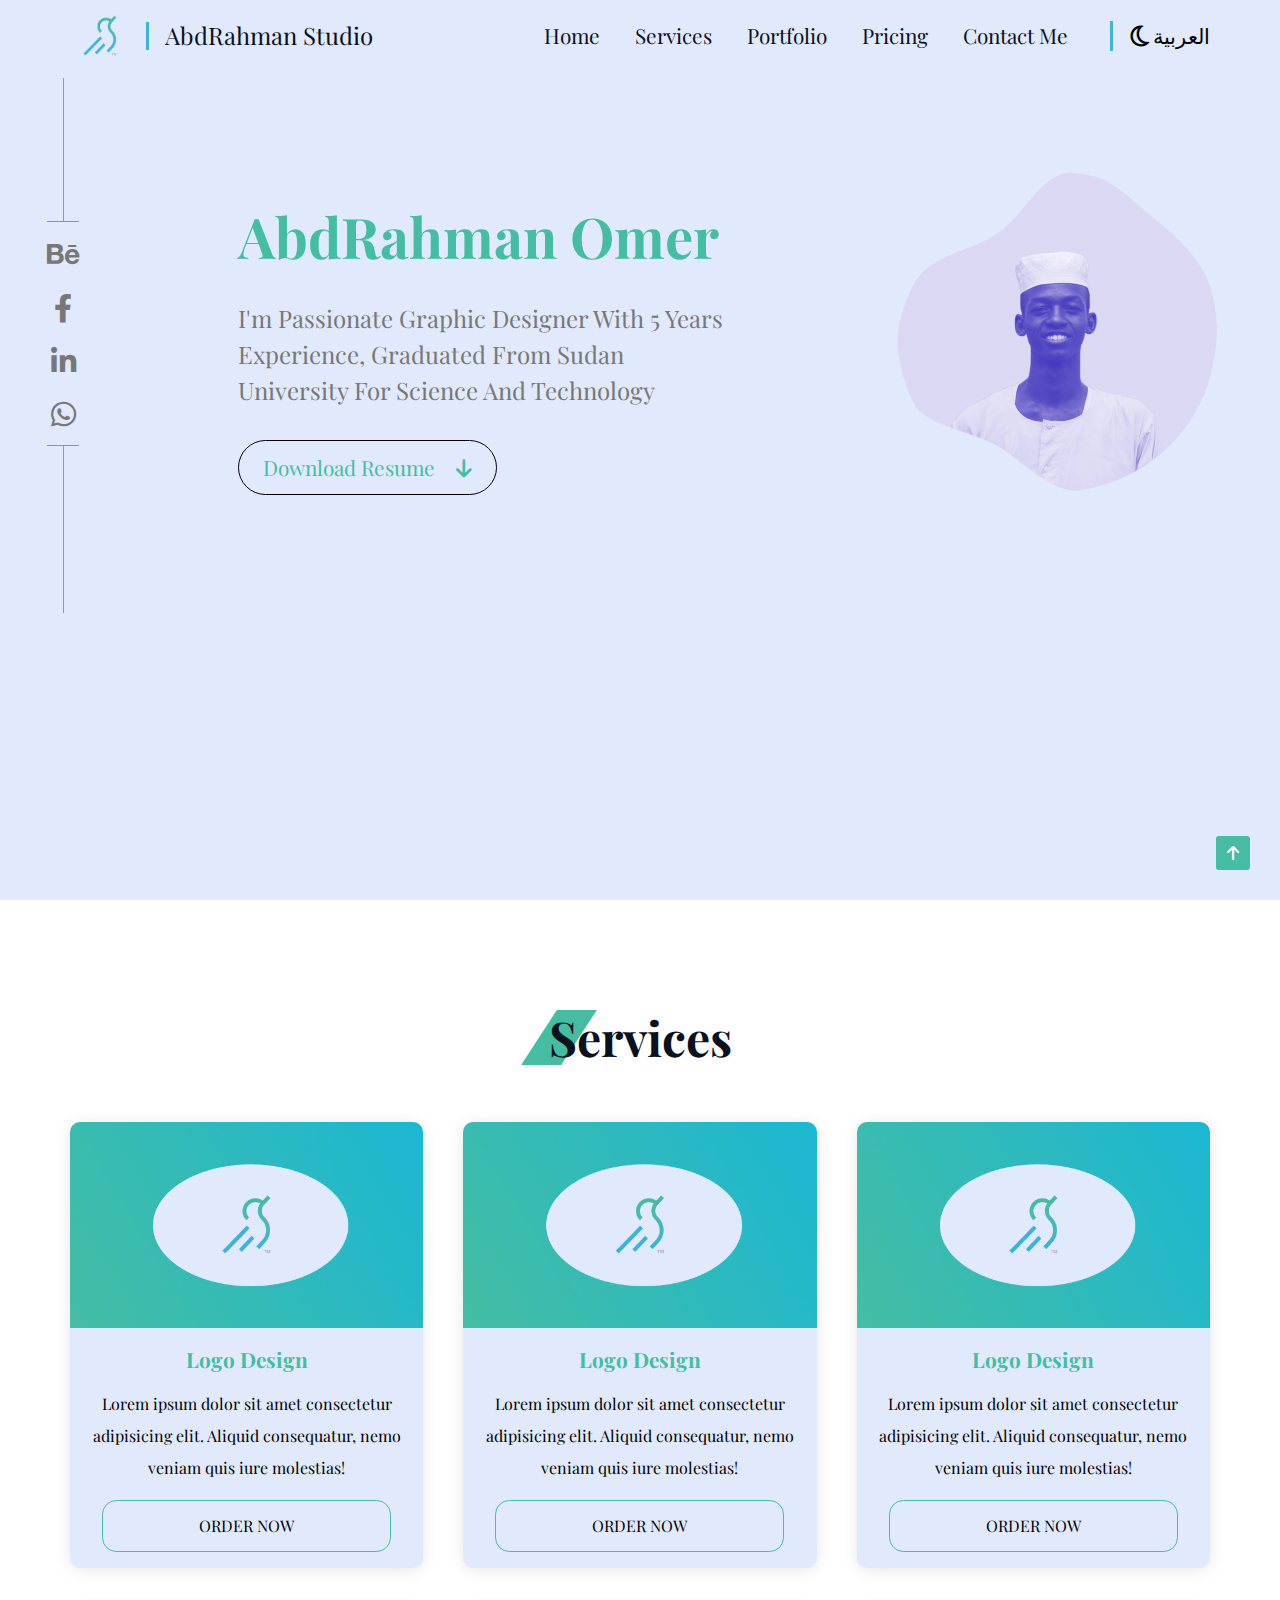
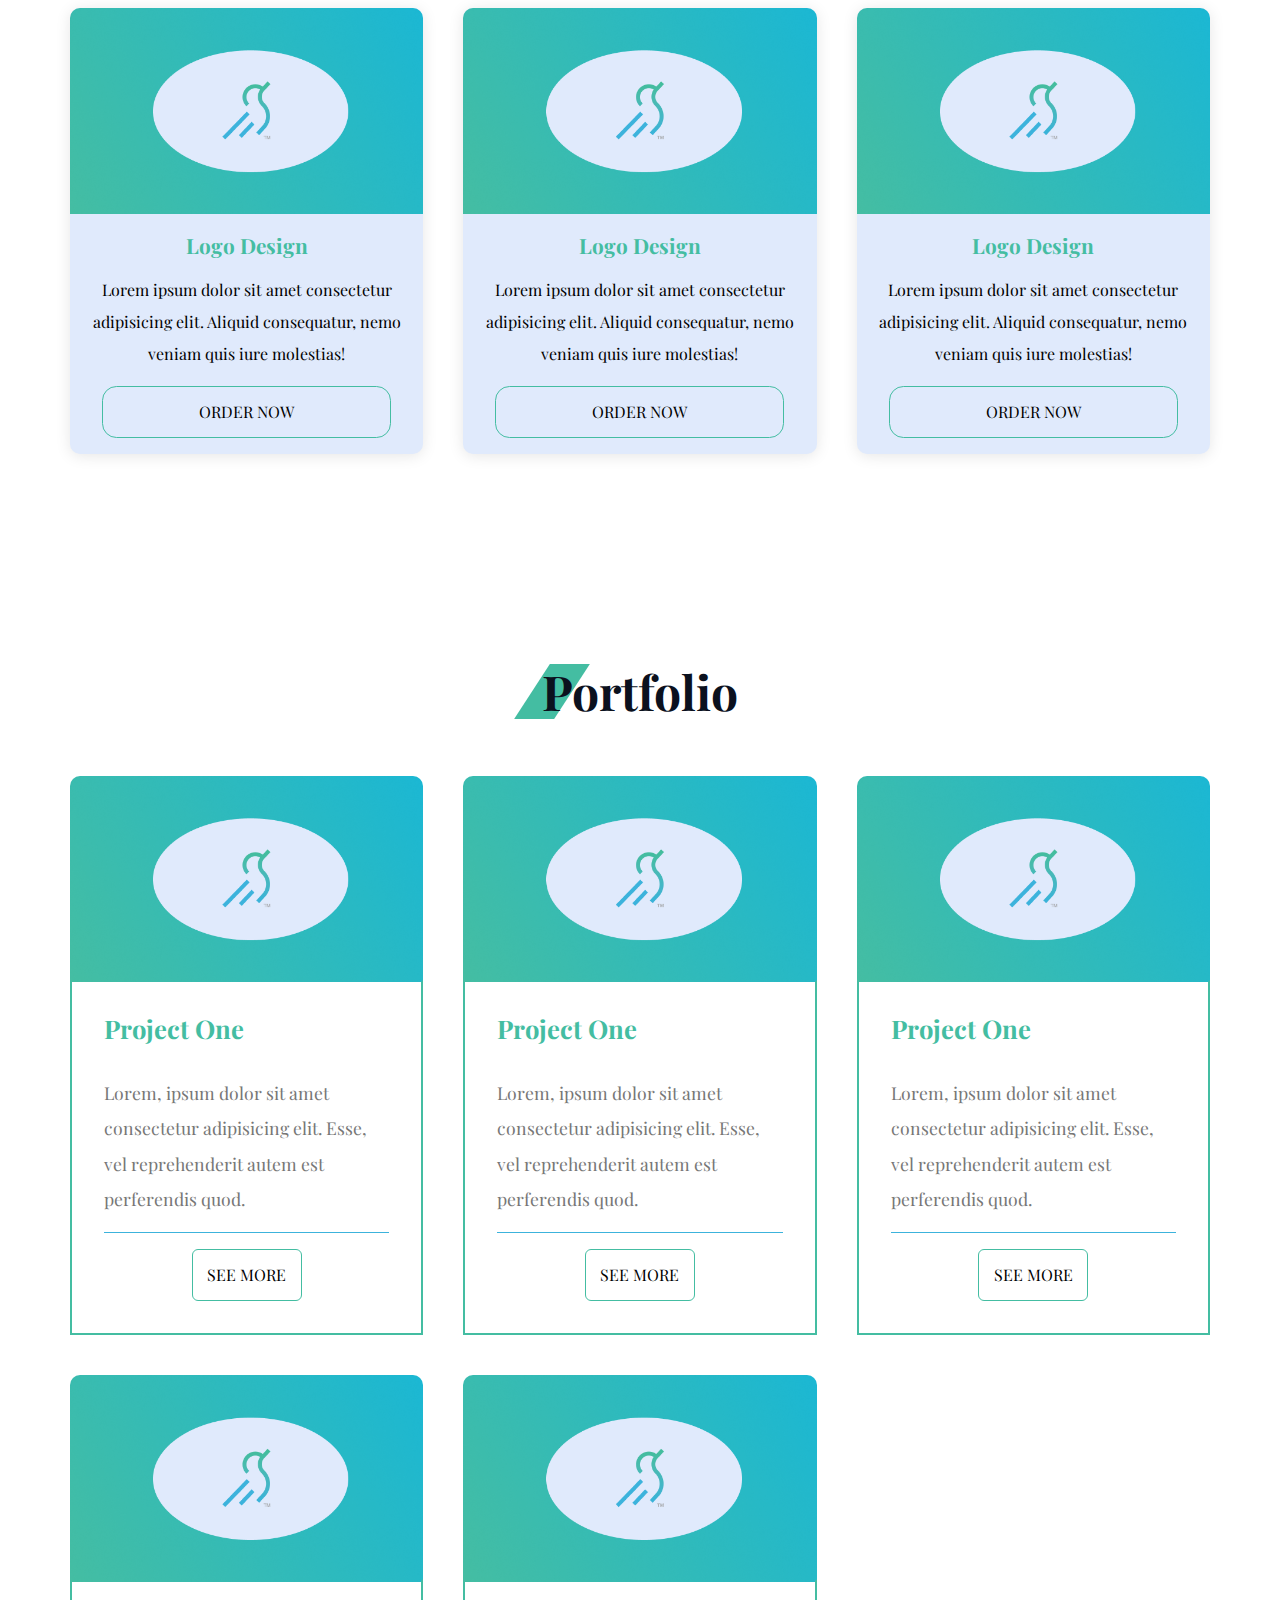
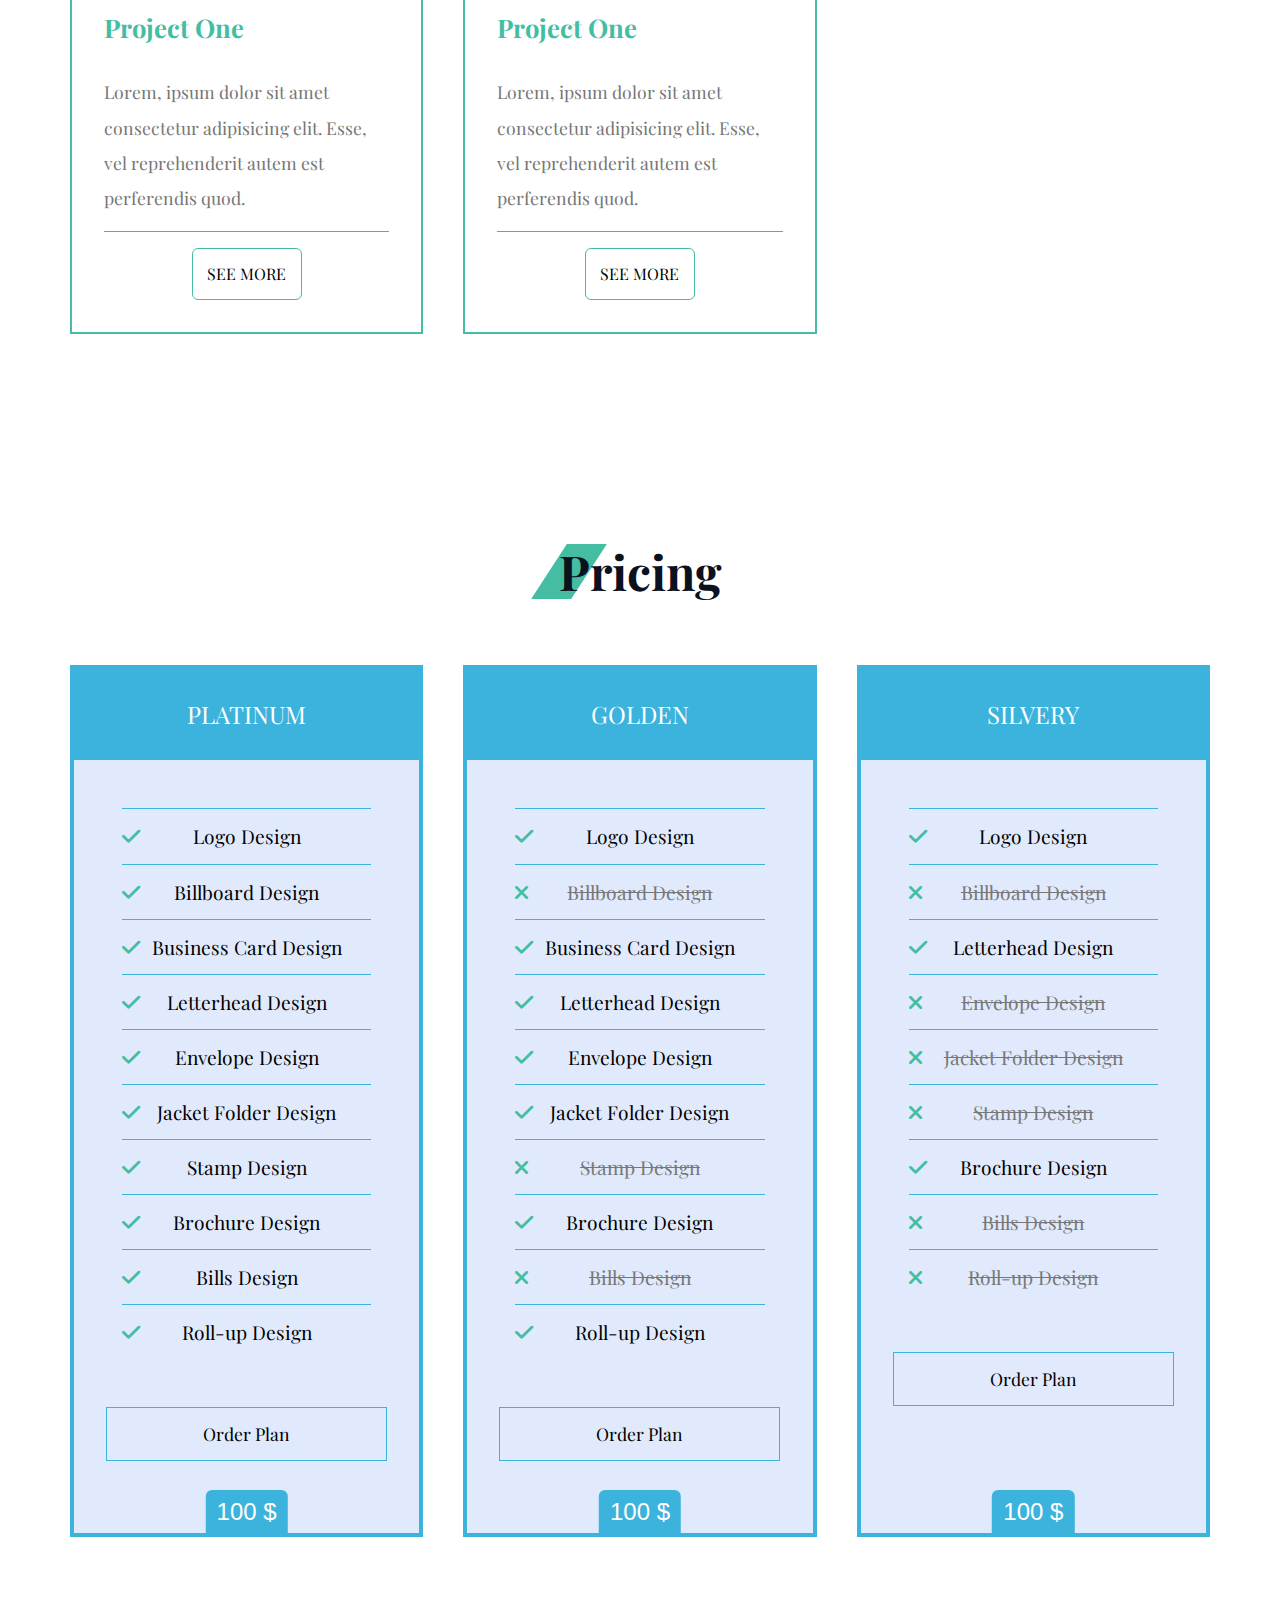
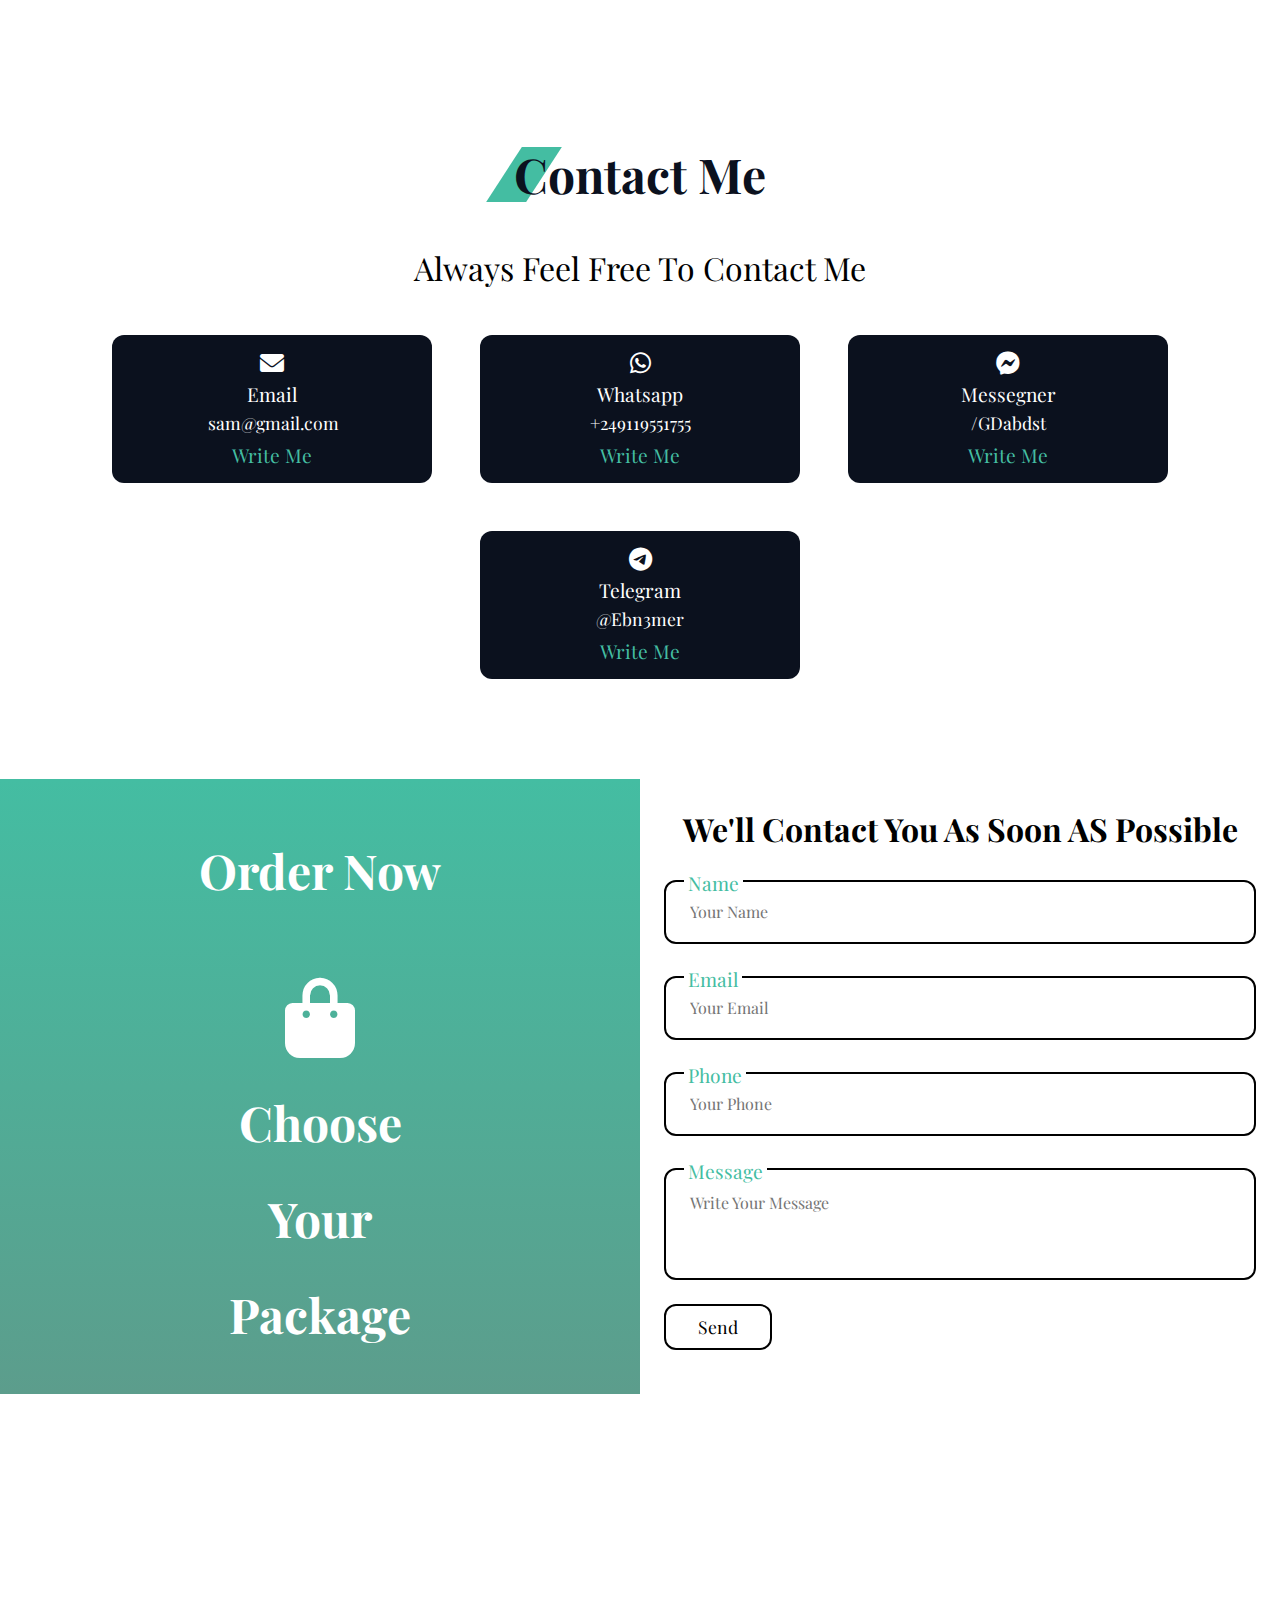
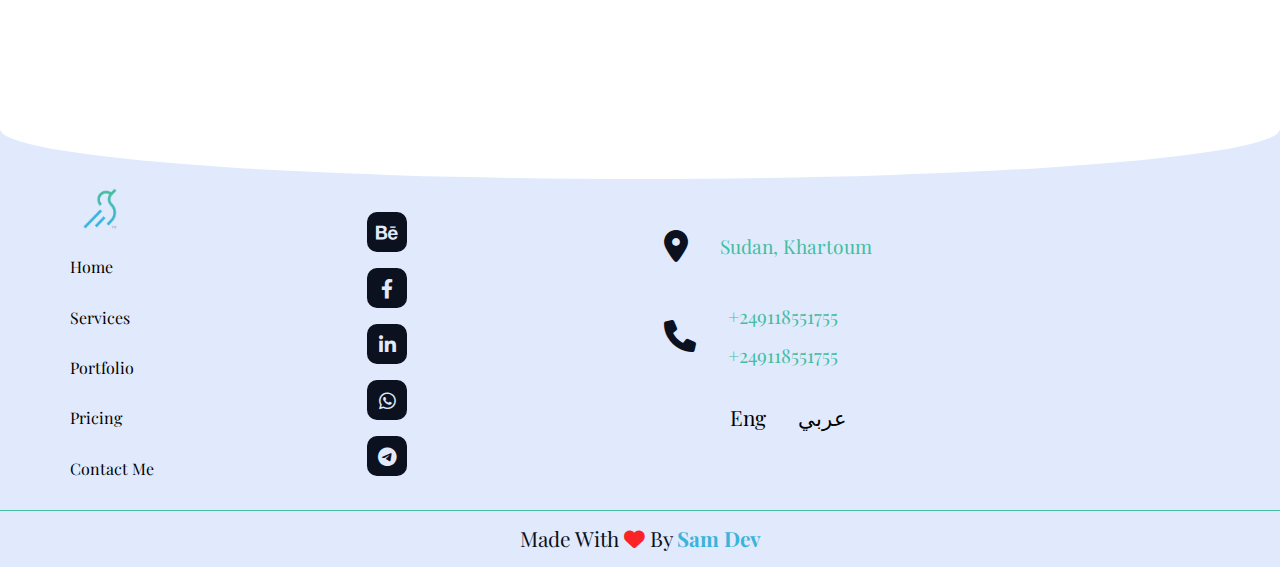
==== commit add94a82: "edit index.html" ====
--- a/index.html
+++ b/index.html
@@ -293,7 +293,6 @@
           <ul class="features">
             <li>Logo Design</li>
             <li class="unchecked"><del>Billboard Design</del></li>
-            <li>Business Card Design</li>
             <li>Letterhead Design</li>
             <li class="unchecked"><del>Envelope Design</del></li>
             <li class="unchecked"><del>Jacket Folder Design</del></li>
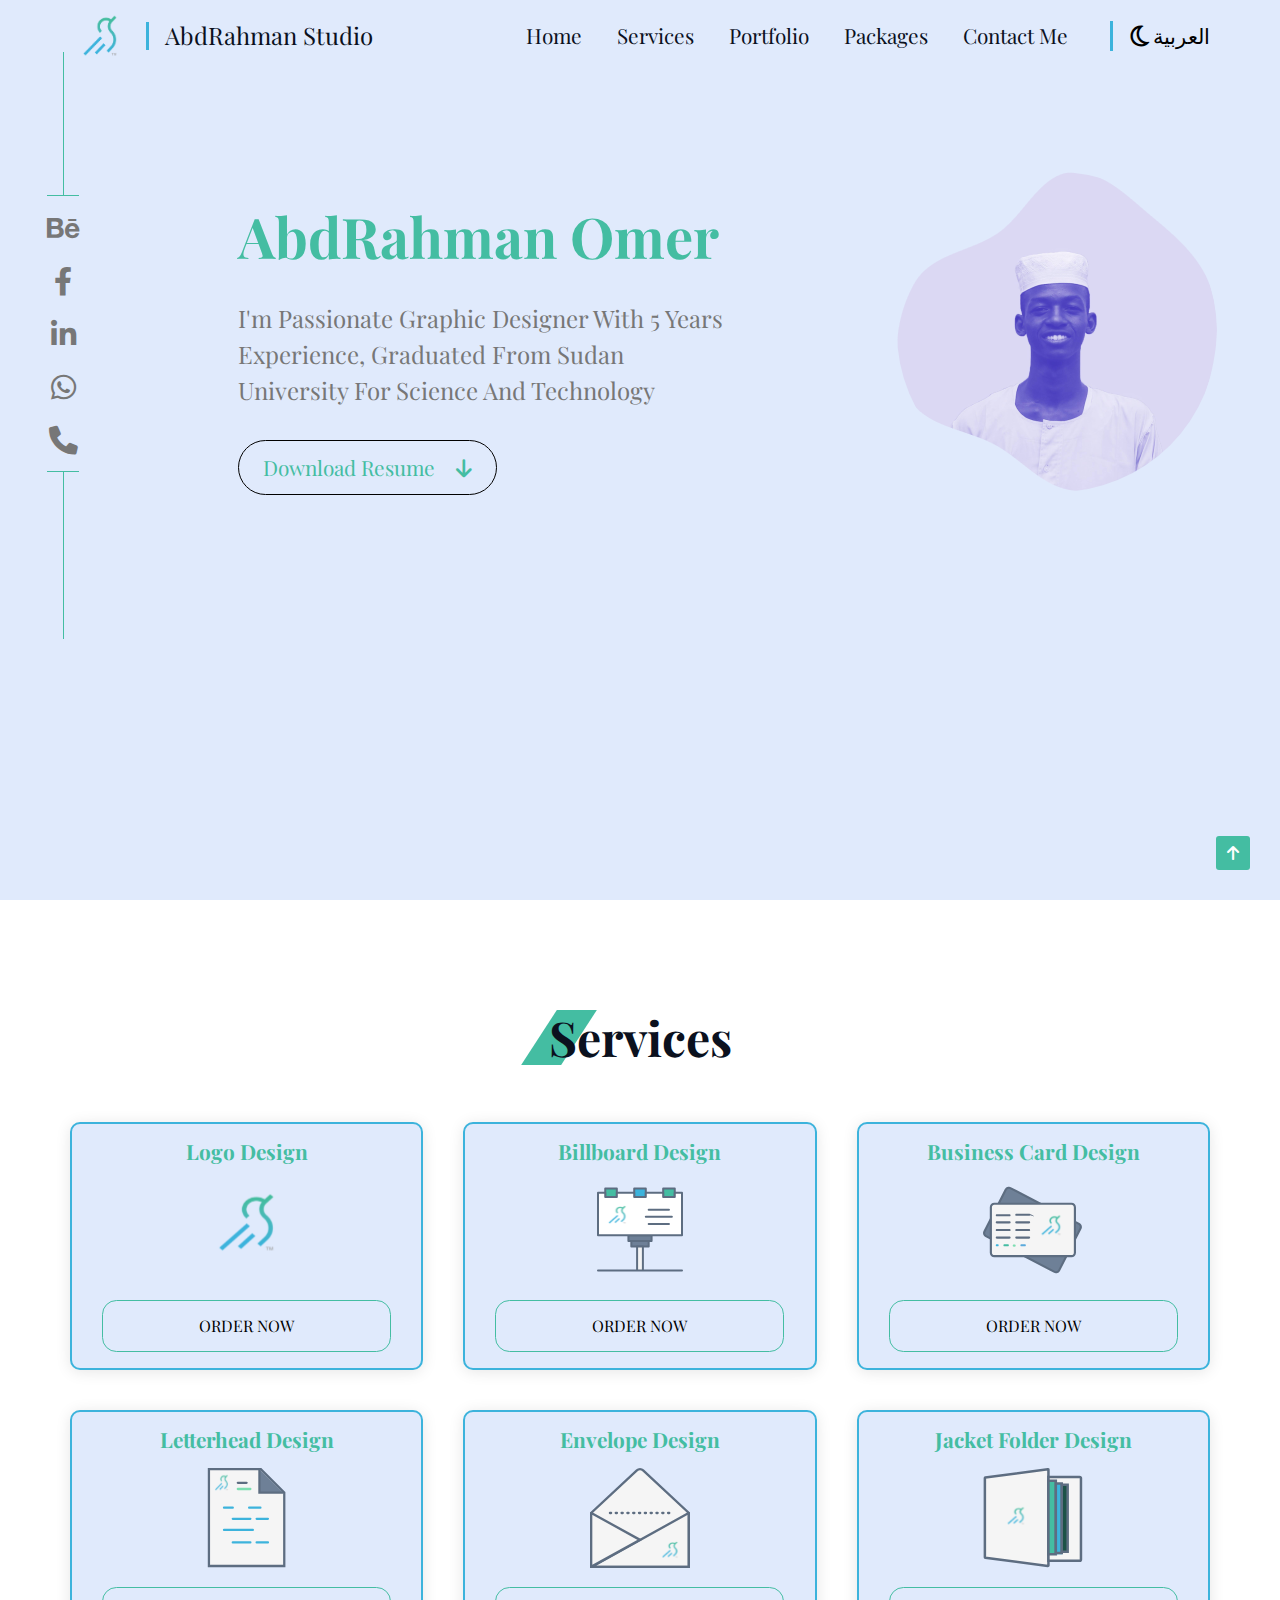
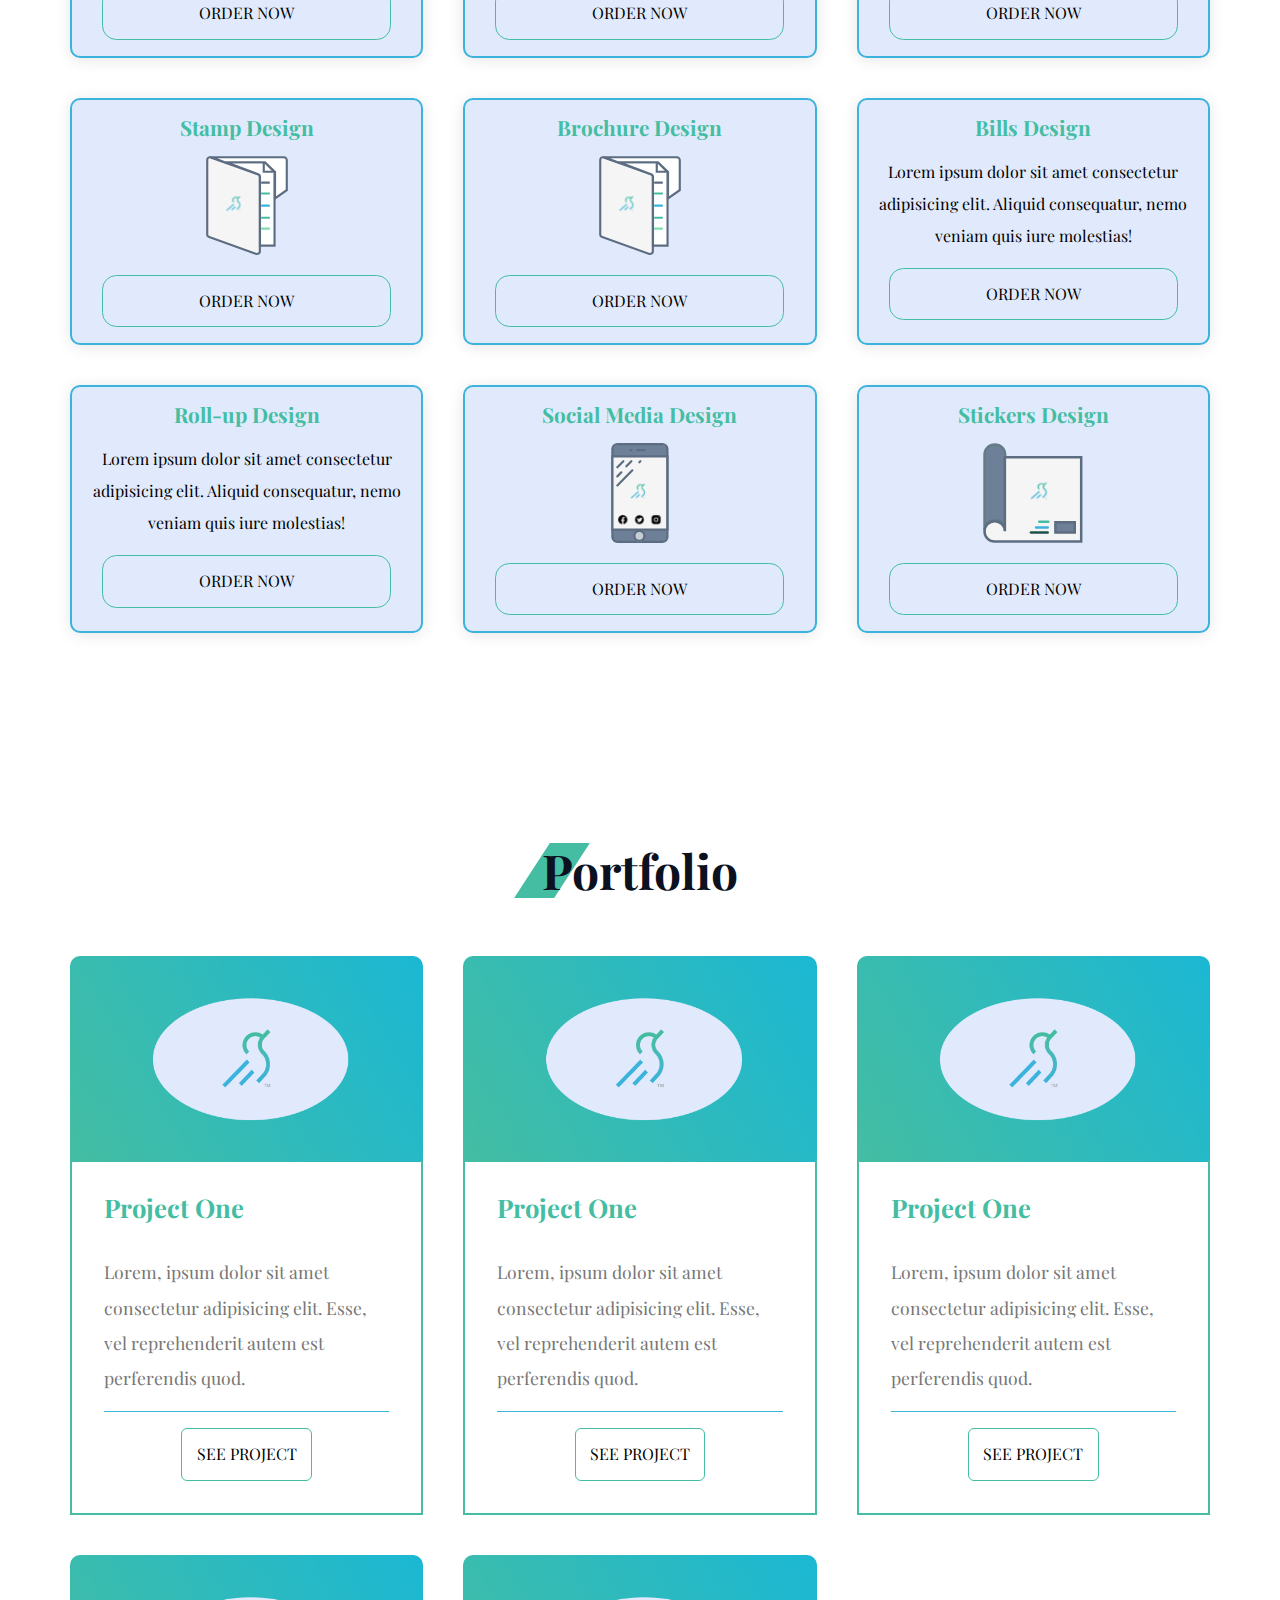
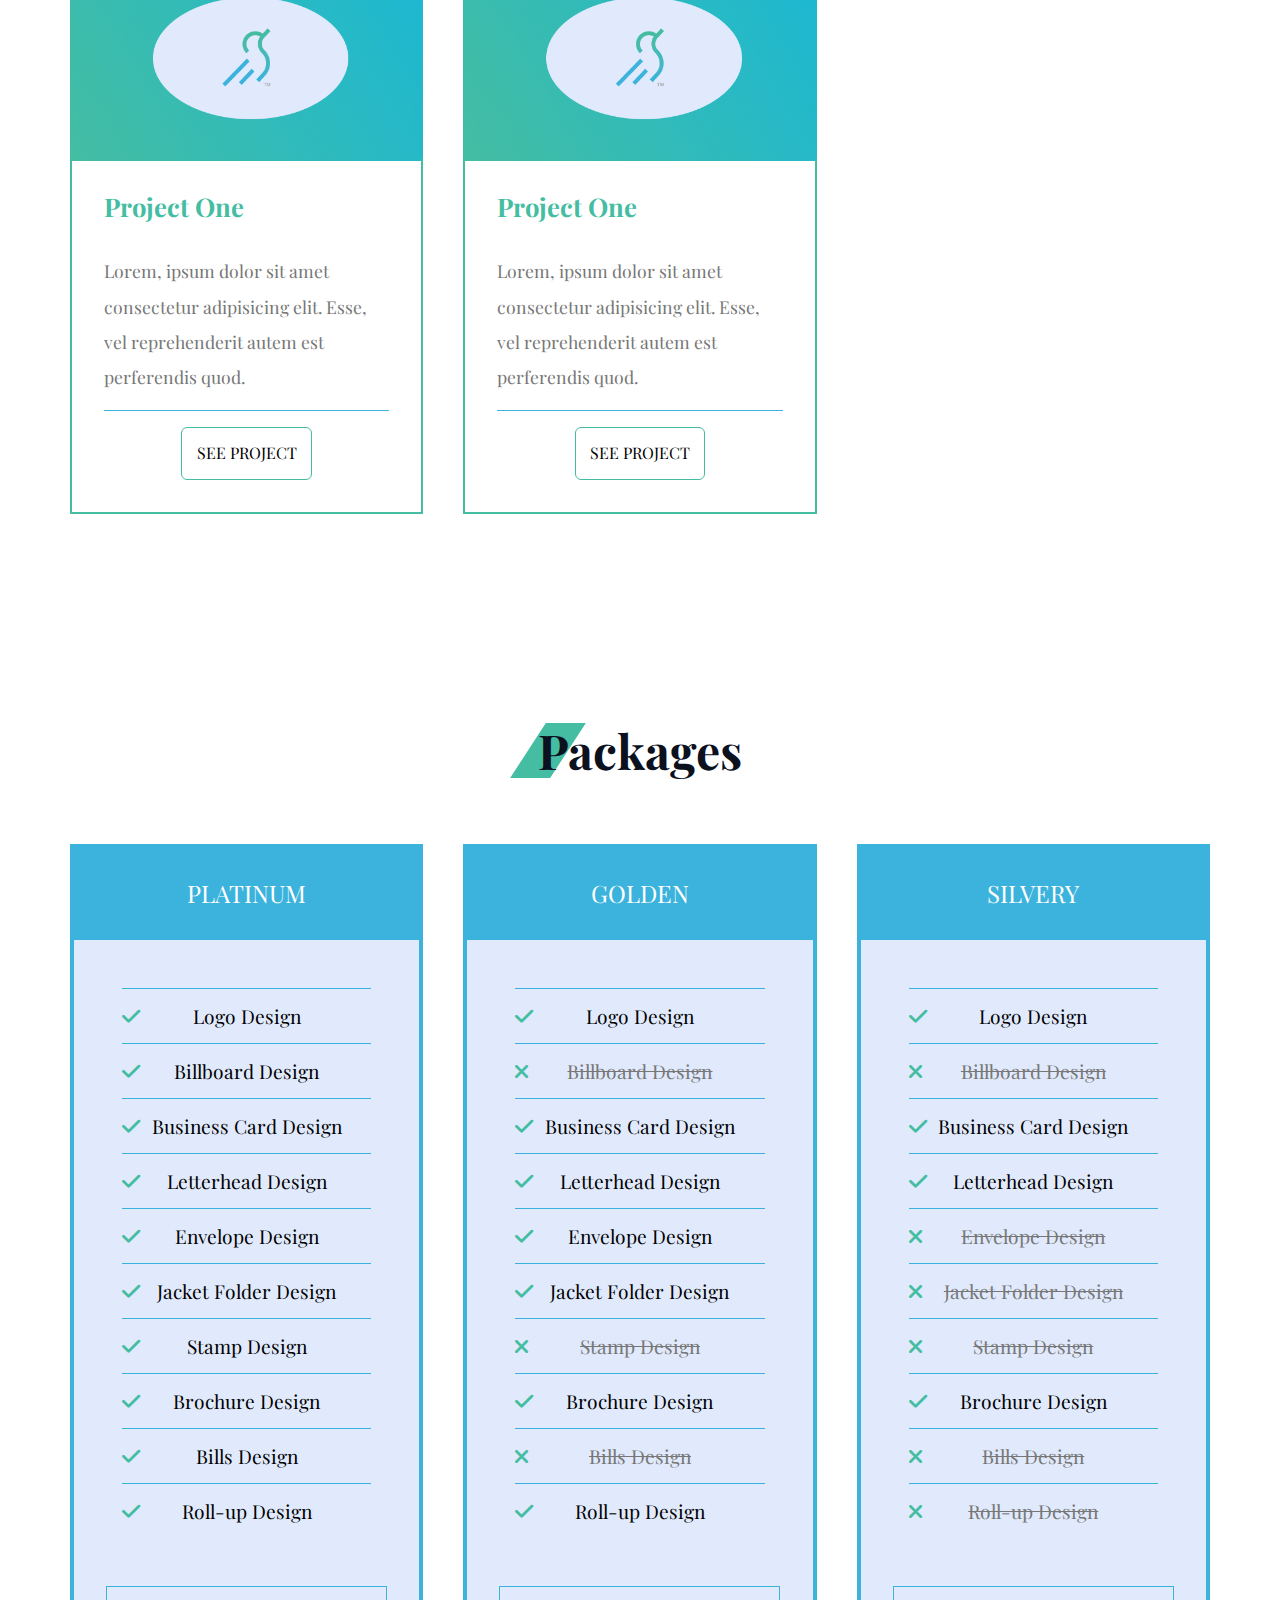
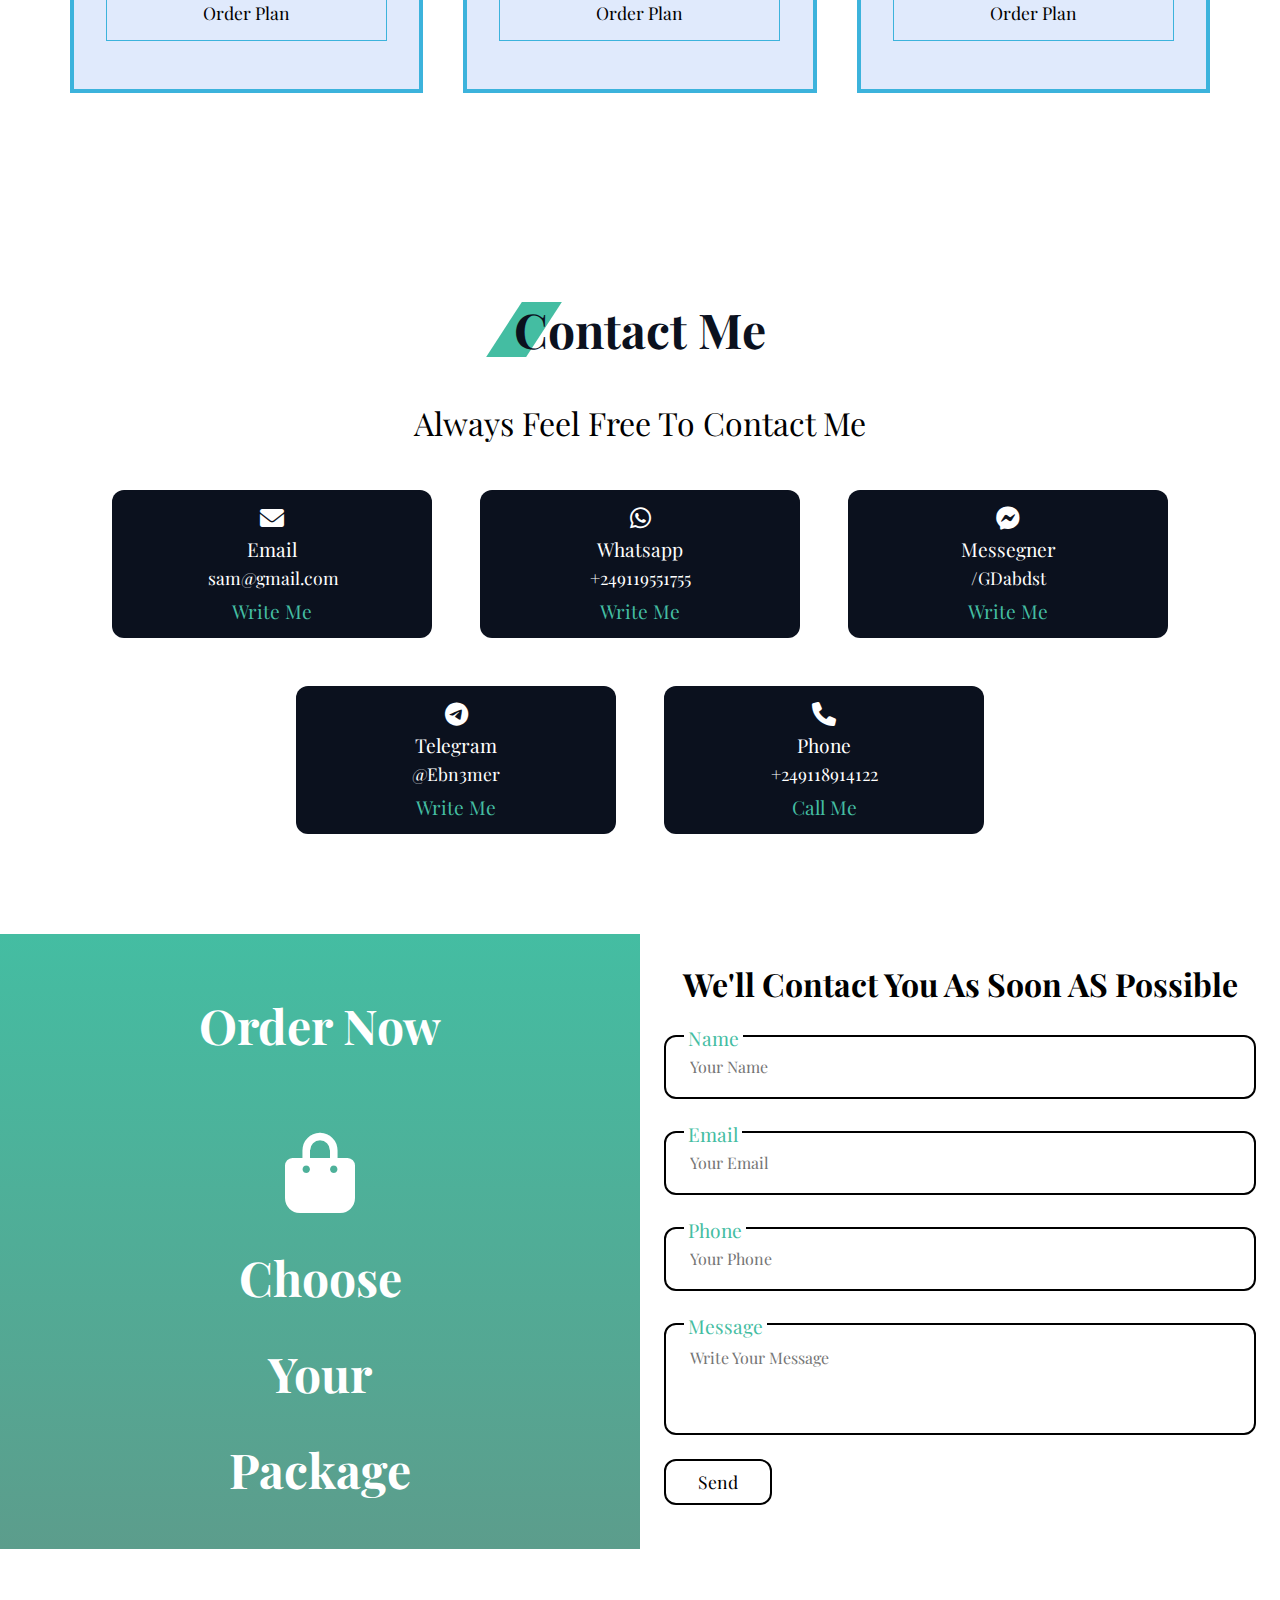
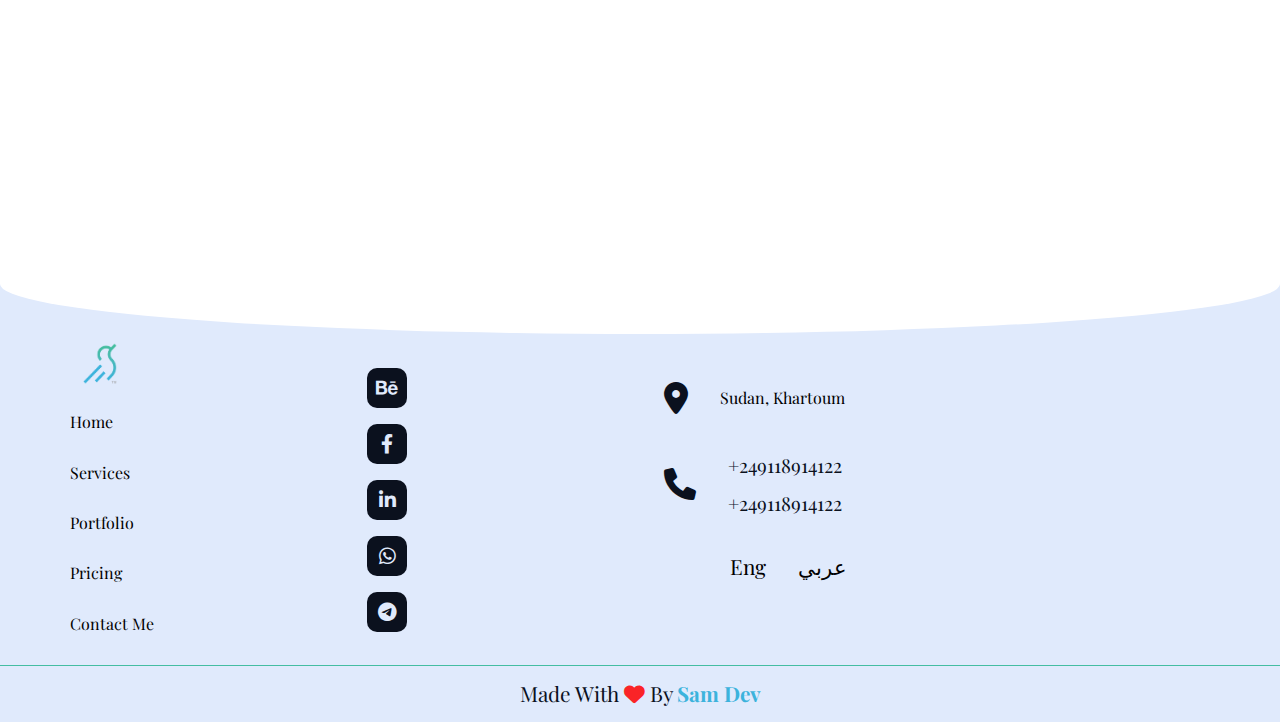
==== commit b5268e61: "Edited the whole project" ====
--- a/index.html
+++ b/index.html
@@ -15,7 +15,19 @@
     />
     <title>AbdRahman Studio | Home</title>
   </head>
-  <body>
+  <body">
+    <!-- Spinner Loading -->
+    <div class="spinner">
+      <div class="sk-chase">
+        <div class="sk-chase-dot"></div>
+        <div class="sk-chase-dot"></div>
+        <div class="sk-chase-dot"></div>
+        <div class="sk-chase-dot"></div>
+        <div class="sk-chase-dot"></div>
+        <div class="sk-chase-dot"></div>
+      </div>
+    </div>
+    <!-- Spinner Loading -->
     <!-- Start Header -->
     <header id="header">
       <div class="container">
@@ -31,7 +43,7 @@
             <li><a class="link" href="#home">Home</a></li>
             <li><a class="link" href="#services">Services</a></li>
             <li><a class="link" href="#portfolio">Portfolio</a></li>
-            <li><a class="link" href="#pricing">Pricing</a></li>
+            <li><a class="link" href="#packages">Packages</a></li>
             <li><a class="link" href="#contact">Contact Me</a></li>
           </ul>
         </div>
@@ -43,7 +55,7 @@
             <li><a class="active nav__link" href="#home">Home</a></li>
             <li><a class="nav__link" href="#services">Services</a></li>
             <li><a class="nav__link" href="#portfolio">Portfolio</a></li>
-            <li><a class="nav__link" href="#pricing">Pricing</a></li>
+            <li><a class="nav__link" href="#packages">Packages</a></li>
             <li><a class="nav__link" href="#contact">Contact Me</a></li>
           </ul>
         </nav>
@@ -69,10 +81,13 @@
           ></a>
           <a href="#" target="__blank"><i class="fab fa-linkedin-in"></i></a>
           <a
-            href="https://api.whatsapp.com/send?phone=00249118914122"
+            href="https://api.whatsapp.com/send?phone=+249118914122"
             target="__blank"
             ><i class="fab fa-whatsapp"></i
           ></a>
+          <a href="tel: +249118914122" target="__blank">
+            <i class="fa-solid fa-phone"></i>
+          </a>
         </div>
         <div class="info">
           <h2>AbdRahman Omer</h2>
@@ -94,13 +109,68 @@
     </div>
     <!-- End Landing -->
     <!-- Start Services -->
-    <div class="services " id="services">
+    <div class="services" id="services">
       <h2 class="main-title">Services</h2>
       <div class="container">
         <div class="card">
-          <img src="./images/project01.png" alt="" />
           <div class="info">
             <h3>Logo Design</h3>
+            <img src="./svgs/logo.svg" alt="">
+            <a href="#order">Order Now</a>
+          </div>
+        </div>
+        <div class="card">
+          <div class="info">
+            <h3>Billboard Design</h3>
+            <img src="./svgs/billboard-design.svg" alt="">
+            <a href="#order">Order Now</a>
+          </div>
+        </div>
+        <div class="card">
+          <div class="info">
+            <h3>Business Card Design</h3>
+            <img src="./svgs/business_card.svg" alt="">
+            <a href="#order">Order Now</a>
+          </div>
+        </div>
+        <div class="card">
+          <div class="info">
+            <h3>Letterhead Design</h3>
+            <img src="./svgs/letterhead.svg" alt="">
+            <a href="#order">Order Now</a>
+          </div>
+        </div>
+        <div class="card">
+          <div class="info">
+            <h3>Envelope Design</h3>
+            <img src="./svgs/envelope.svg" alt="">
+            <a href="#order">Order Now</a>
+          </div>
+        </div>
+        <div class="card">
+          <div class="info">
+            <h3>Jacket Folder Design</h3>
+            <img src="./svgs/jacket.svg" alt="">
+            <a href="#order">Order Now</a>
+          </div>
+        </div>
+        <div class="card">
+          <div class="info">
+            <h3>Stamp Design</h3>
+            <img src="./svgs/brochure.svg" alt="">
+            <a href="#order">Order Now</a>
+          </div>
+        </div>
+        <div class="card">
+          <div class="info">
+            <h3>Brochure Design</h3>
+            <img src="./svgs/brochure.svg" alt="">
+            <a href="#order">Order Now</a>
+          </div>
+        </div>
+        <div class="card">
+          <div class="info">
+            <h3>Bills Design</h3>
             <p>
               Lorem ipsum dolor sit amet consectetur adipisicing elit. Aliquid
               consequatur, nemo veniam quis iure molestias!
@@ -109,9 +179,8 @@
           </div>
         </div>
         <div class="card">
-          <img src="./images/project01.png" alt="" />
-          <div class="info">
-            <h3>Logo Design</h3>
+          <div class="info">
+            <h3>Roll-up Design</h3>
             <p>
               Lorem ipsum dolor sit amet consectetur adipisicing elit. Aliquid
               consequatur, nemo veniam quis iure molestias!
@@ -120,46 +189,16 @@
           </div>
         </div>
         <div class="card">
-          <img src="./images/project01.png" alt="" />
-          <div class="info">
-            <h3>Logo Design</h3>
-            <p>
-              Lorem ipsum dolor sit amet consectetur adipisicing elit. Aliquid
-              consequatur, nemo veniam quis iure molestias!
-            </p>
-            <a href="#order">Order Now</a>
-          </div>
-        </div>
-        <div class="card">
-          <img src="./images/project01.png" alt="" />
-          <div class="info">
-            <h3>Logo Design</h3>
-            <p>
-              Lorem ipsum dolor sit amet consectetur adipisicing elit. Aliquid
-              consequatur, nemo veniam quis iure molestias!
-            </p>
-            <a href="#order">Order Now</a>
-          </div>
-        </div>
-        <div class="card">
-          <img src="./images/project01.png" alt="" />
-          <div class="info">
-            <h3>Logo Design</h3>
-            <p>
-              Lorem ipsum dolor sit amet consectetur adipisicing elit. Aliquid
-              consequatur, nemo veniam quis iure molestias!
-            </p>
-            <a href="#order">Order Now</a>
-          </div>
-        </div>
-        <div class="card">
-          <img src="./images/project01.png" alt="" />
-          <div class="info">
-            <h3>Logo Design</h3>
-            <p>
-              Lorem ipsum dolor sit amet consectetur adipisicing elit. Aliquid
-              consequatur, nemo veniam quis iure molestias!
-            </p>
+          <div class="info">
+            <h3>Social Media Design</h3>
+            <img src="./svgs/social_media.svg" alt="">
+            <a href="#order">Order Now</a>
+          </div>
+        </div>
+        <div class="card">
+          <div class="info">
+            <h3>Stickers Design</h3>
+            <img src="./svgs/stickers.svg" alt="">
             <a href="#order">Order Now</a>
           </div>
         </div>
@@ -181,7 +220,7 @@
               Lorem, ipsum dolor sit amet consectetur adipisicing elit. Esse,
               vel reprehenderit autem est perferendis quod.
             </p>
-            <a href="">See More</a>
+            <a href="">See Project</a>
           </div>
         </div>
         <div class="card">
@@ -194,7 +233,7 @@
               Lorem, ipsum dolor sit amet consectetur adipisicing elit. Esse,
               vel reprehenderit autem est perferendis quod.
             </p>
-            <a href="">See More</a>
+            <a href="">See Project</a>
           </div>
         </div>
         <div class="card">
@@ -207,7 +246,7 @@
               Lorem, ipsum dolor sit amet consectetur adipisicing elit. Esse,
               vel reprehenderit autem est perferendis quod.
             </p>
-            <a href="">See More</a>
+            <a href="">See Project</a>
           </div>
         </div>
         <div class="card">
@@ -220,7 +259,7 @@
               Lorem, ipsum dolor sit amet consectetur adipisicing elit. Esse,
               vel reprehenderit autem est perferendis quod.
             </p>
-            <a href="">See More</a>
+            <a href="">See Project</a>
           </div>
         </div>
         <div class="card">
@@ -233,15 +272,15 @@
               Lorem, ipsum dolor sit amet consectetur adipisicing elit. Esse,
               vel reprehenderit autem est perferendis quod.
             </p>
-            <a href="">See More</a>
+            <a href="">See Project</a>
           </div>
         </div>
       </div>
     </div>
     <!-- End Portfolio -->
     <!-- Start Pricing -->
-    <div class="pricing" id="pricing">
-      <h2 class="main-title">Pricing</h2>
+    <div class="pricing" id="packages">
+      <h2 class="main-title">Packages</h2>
       <div class="container">
         <div class="plan">
           <div class="head">
@@ -260,9 +299,9 @@
             <li>Roll-up Design</li>
           </ul>
           <a href="">Order Plan</a>
-          <div class="price">
+          <!-- <div class="price">
             <h3>100 <span>$</span></h3>
-          </div>
+          </div> -->
         </div>
         <div class="plan">
           <div class="head">
@@ -281,18 +320,18 @@
             <li>Roll-up Design</li>
           </ul>
           <a href="">Order Plan</a>
-          <div class="price">
+          <!-- <div class="price">
             <h3>100 <span>$</span></h3>
-          </div>
+          </div> -->
         </div>
         <div class="plan">
           <div class="head">
-
             <h2>Silvery</h2>
           </div>
           <ul class="features">
             <li>Logo Design</li>
             <li class="unchecked"><del>Billboard Design</del></li>
+            <li>Business Card Design</li>
             <li>Letterhead Design</li>
             <li class="unchecked"><del>Envelope Design</del></li>
             <li class="unchecked"><del>Jacket Folder Design</del></li>
@@ -302,9 +341,9 @@
             <li class="unchecked"><del>Roll-up Design</del></li>
           </ul>
           <a href="">Order Plan</a>
-          <div class="price">
+          <!-- <div class="price">
             <h3>100 <span>$</span></h3>
-          </div>
+          </div> -->
         </div>
       </div>
     </div>
@@ -325,7 +364,7 @@
           <h3>Whatsapp</h3>
           <p>+249119551755</p>
           <a
-            href="https://api.whatsapp.com/send?phone=00249118914122"
+            href="https://api.whatsapp.com/send?phone=+249118914122"
             target="__blank"
             >Write Me</a
           >
@@ -343,6 +382,12 @@
           <h3>Telegram</h3>
           <p>@Ebn3mer</p>
           <a href="https://t.me/Ebn3mer" target="__blank">Write Me</a>
+        </div>
+        <div class="box">
+          <i class="fa-solid fa-phone"></i>
+          <h3>Phone</h3>
+          <p>+249118914122</p>
+          <a href="tel: +249118914122" target="__blank">Call Me</a>
         </div>
       </div>
     </div>
@@ -444,8 +489,13 @@
           <div class="col">
             <i class="fa-solid fa-phone"></i>
             <div class="info">
-              <span>+249118551755</span>
-              <span>+249118551755</span>
+              <span>
+                <a href="tel: +249118914122" target="__blank"
+                  >+249118914122</a
+                > </span
+              ><span>
+                <a href="tel: +249118914122" target="__blank">+249118914122</a>
+              </span>
             </div>
           </div>
           <div class="languages">
@@ -456,11 +506,19 @@
       </div>
       <div class="copyright">
         <p>
-          Made With <i class="fa-solid fa-heart"></i> By <a href="https://www.facebook.com/samoilfgairy/" target="__blank">Sam Dev</a>
+          Made With <i class="fa-solid fa-heart"></i> By
+          <a href="https://www.facebook.com/samoilfgairy/" target="__blank"
+            >Sam Dev</a
+          >
         </p>
       </div>
     </footer>
     <!-- End Footer -->
   </body>
   <script src="./scripts/app.js"></script>
+  <script
+    src="https://code.jquery.com/jquery-3.6.0.min.js"
+    integrity="sha256-/xUj+3OJU5yExlq6GSYGSHk7tPXikynS7ogEvDej/m4="
+    crossorigin="anonymous"
+  ></script>
 </html>
--- a/css/style.css
+++ b/css/style.css
@@ -74,6 +74,54 @@
 
 /* End Global Rules */
 /* Start Components */
+/* Spinner Loading */
+.spinner {
+  /* display: none; */
+  position: absolute;
+  top: 50%;
+  left: 50%;
+  transform: translate(-50%,-50%);
+  z-index: 100;
+}
+.sk-chase {
+  width: 40px;
+  height: 40px;
+  position: relative;
+  animation: sk-chase 2.5s infinite linear both;
+}
+
+.sk-chase-dot {
+  width: 100%;
+  height: 100%;
+  position: absolute;
+  left: 0;
+  top: 0; 
+  animation: sk-chase-dot 2.0s infinite ease-in-out both; 
+}
+
+.sk-chase-dot:before {
+  content: '';
+  display: block;
+  width: 25%;
+  height: 25%;
+  background-color: #fff;
+  border-radius: 100%;
+  animation: sk-chase-dot-before 2.0s infinite ease-in-out both; 
+}
+
+.sk-chase-dot:nth-child(1) { animation-delay: -1.1s; }
+.sk-chase-dot:nth-child(2) { animation-delay: -1.0s; }
+.sk-chase-dot:nth-child(3) { animation-delay: -0.9s; }
+.sk-chase-dot:nth-child(4) { animation-delay: -0.8s; }
+.sk-chase-dot:nth-child(5) { animation-delay: -0.7s; }
+.sk-chase-dot:nth-child(6) { animation-delay: -0.6s; }
+.sk-chase-dot:nth-child(1):before { animation-delay: -1.1s; }
+.sk-chase-dot:nth-child(2):before { animation-delay: -1.0s; }
+.sk-chase-dot:nth-child(3):before { animation-delay: -0.9s; }
+.sk-chase-dot:nth-child(4):before { animation-delay: -0.8s; }
+.sk-chase-dot:nth-child(5):before { animation-delay: -0.7s; }
+.sk-chase-dot:nth-child(6):before { animation-delay: -0.6s; }
+
 .main-btn {
   text-decoration: none;
   display: block;
@@ -451,6 +499,7 @@
   overflow: hidden;
   border-radius: 10px;
   background-color: var(--background-color);
+  border: 2px solid var(--secondery-color);
   transition: var(--main-transition);
   box-shadow: 0 2px 15px rgb(0 0 0 / 10%);
 }
@@ -469,6 +518,11 @@
   margin: 1rem 0;
   font-size: 1.3rem;
   color: var(--main-color);
+}
+.services .info img {
+  max-width: 100%;
+  width: 100px;
+  height: 100px;
 }
 .services .info p {
   color: var(--text-color);
@@ -697,7 +751,7 @@
   font-size: 1.1rem;
   border: 1px solid var(--secondery-color);
   color: var(--text-color);
-  margin-bottom: 2.5rem;
+  /* margin-bottom: 2.5rem; */
   transition: var(--main-transition);
 }
 .pricing .plan a:hover {
@@ -982,9 +1036,9 @@
   color: var(--title-color);
   padding-right: 2rem;
 }
-.footer .location span {
+.footer .location span a{
   font-size: 1.2rem;
-  color: var(--main-color);
+  color: var(--title-color);
 }
 .footer .location .languages {
   padding-top: 2rem;
@@ -1051,6 +1105,9 @@
   background-color: var(--main-color-alt);
   box-shadow: 0 2px 15px rgba(255, 255, 255, 10%);
 }
+.dark-theme .services .card h3 {
+  color: #fff;
+}
 .dark-theme .services .card:hover {
   box-shadow: 0 2px 15px rgb(255 255 255 / 20%);
 }
@@ -1090,4 +1147,20 @@
     background-image: linear-gradient(160deg, #44bda2, #28a59e);
   }
 }
+/* Spinner Animation */
+@keyframes sk-chase {
+  100% { transform: rotate(360deg); } 
+}
+
+@keyframes sk-chase-dot {
+  80%, 100% { transform: rotate(360deg); } 
+}
+
+@keyframes sk-chase-dot-before {
+  50% {
+    transform: scale(0.4); 
+  } 100%, 0% {
+    transform: scale(1.0); 
+  } 
+}
 /* End Animation */
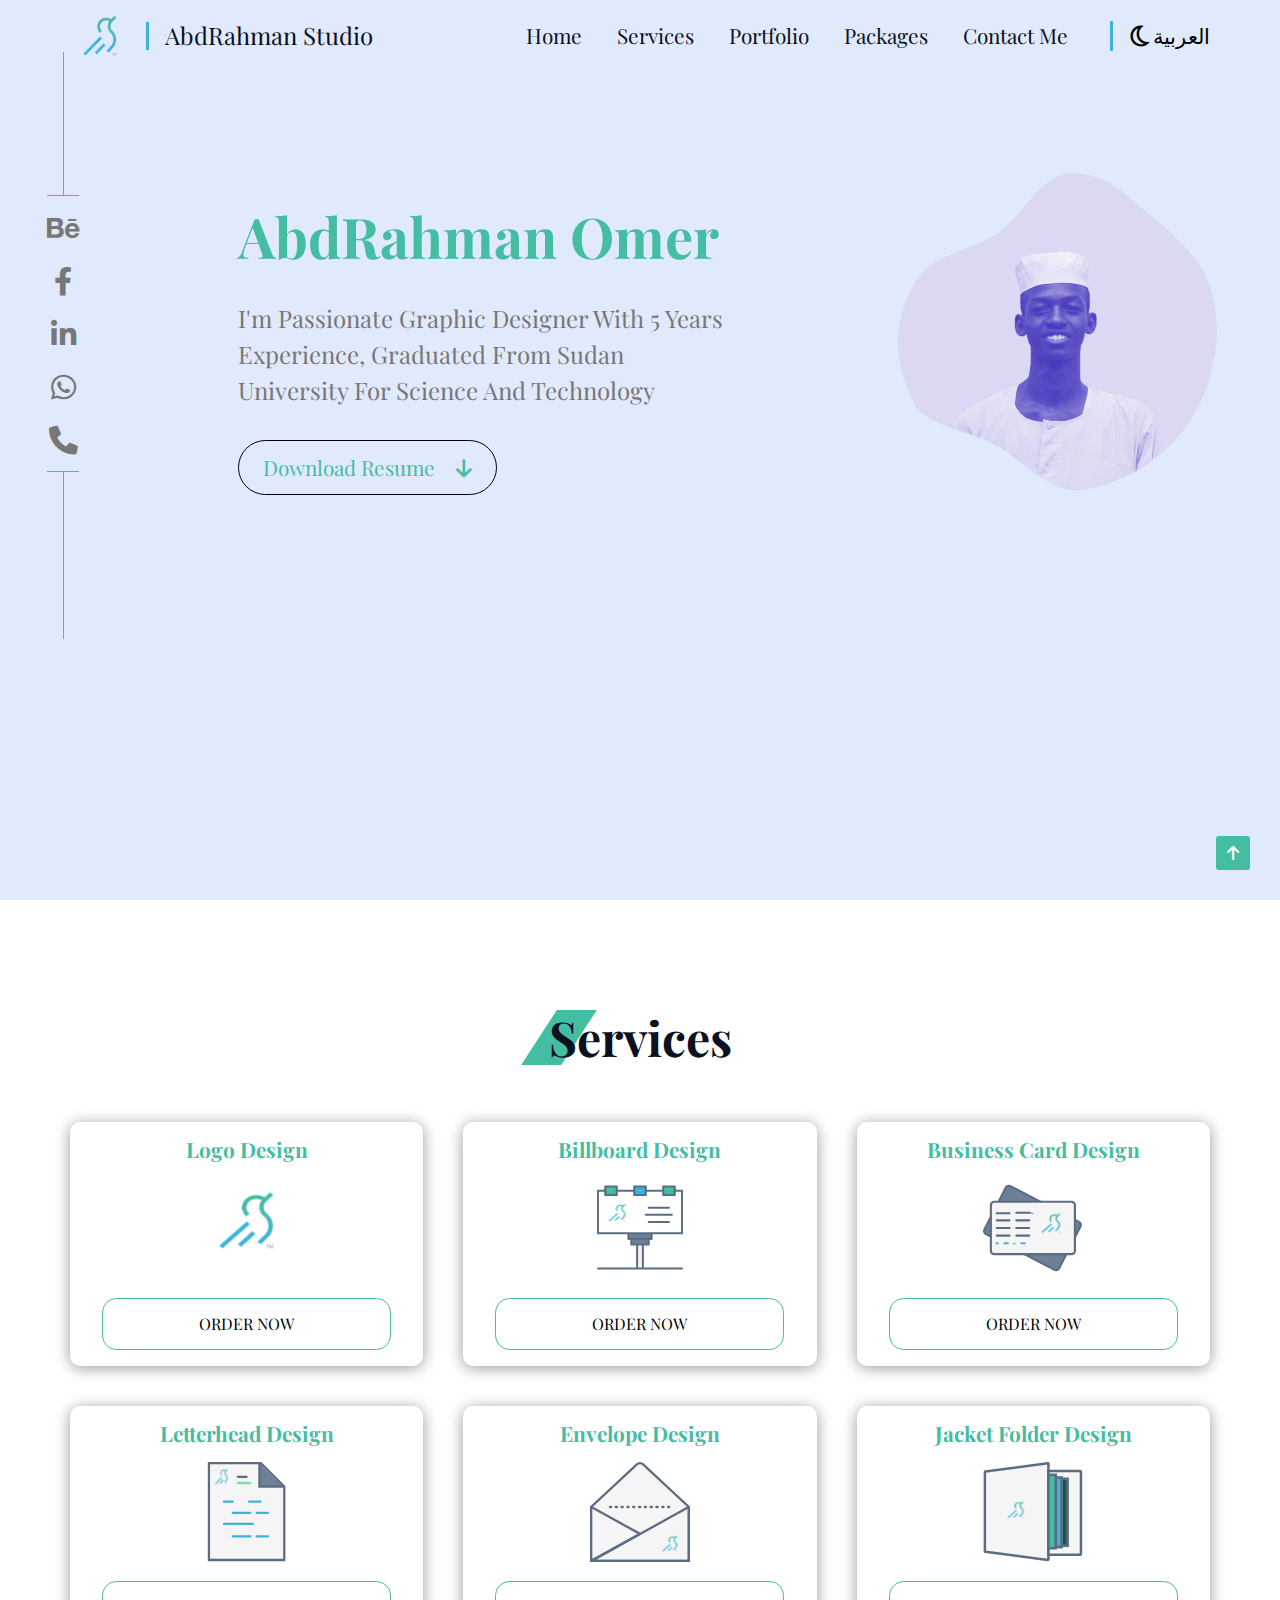
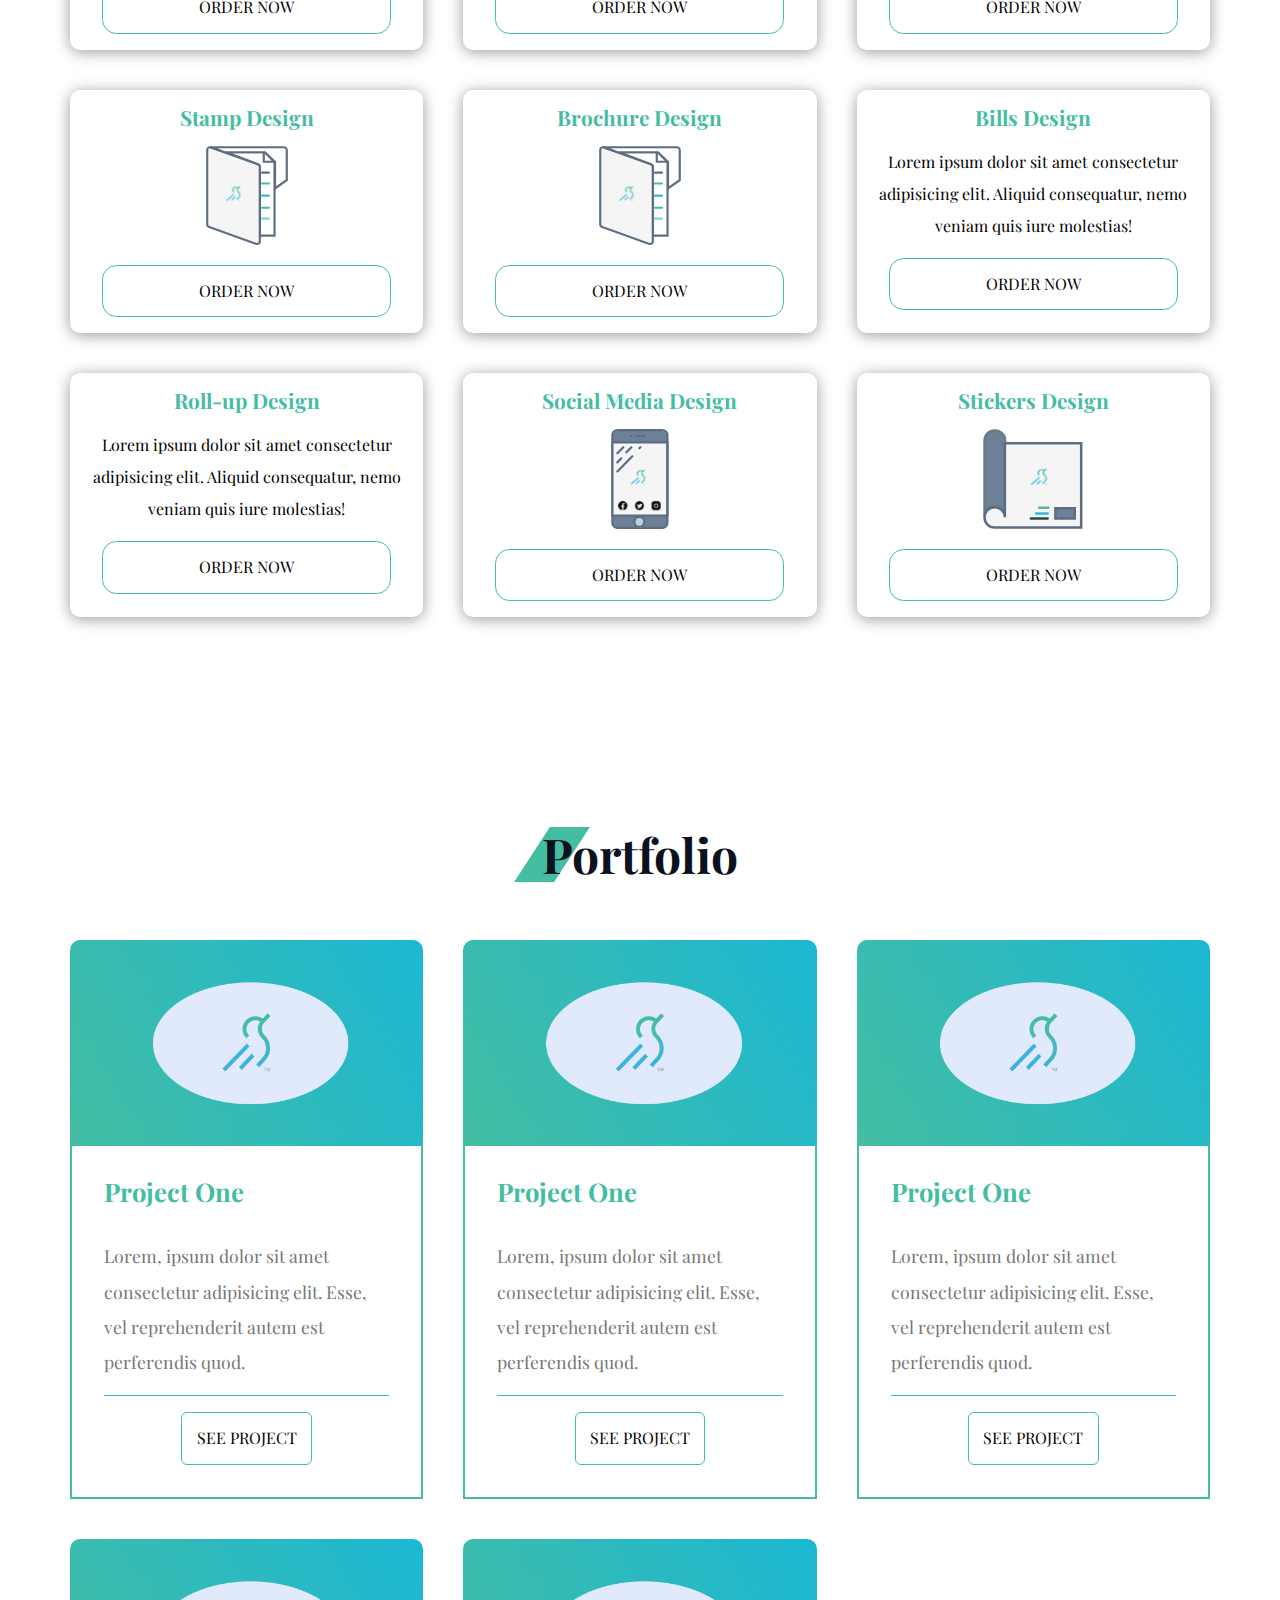
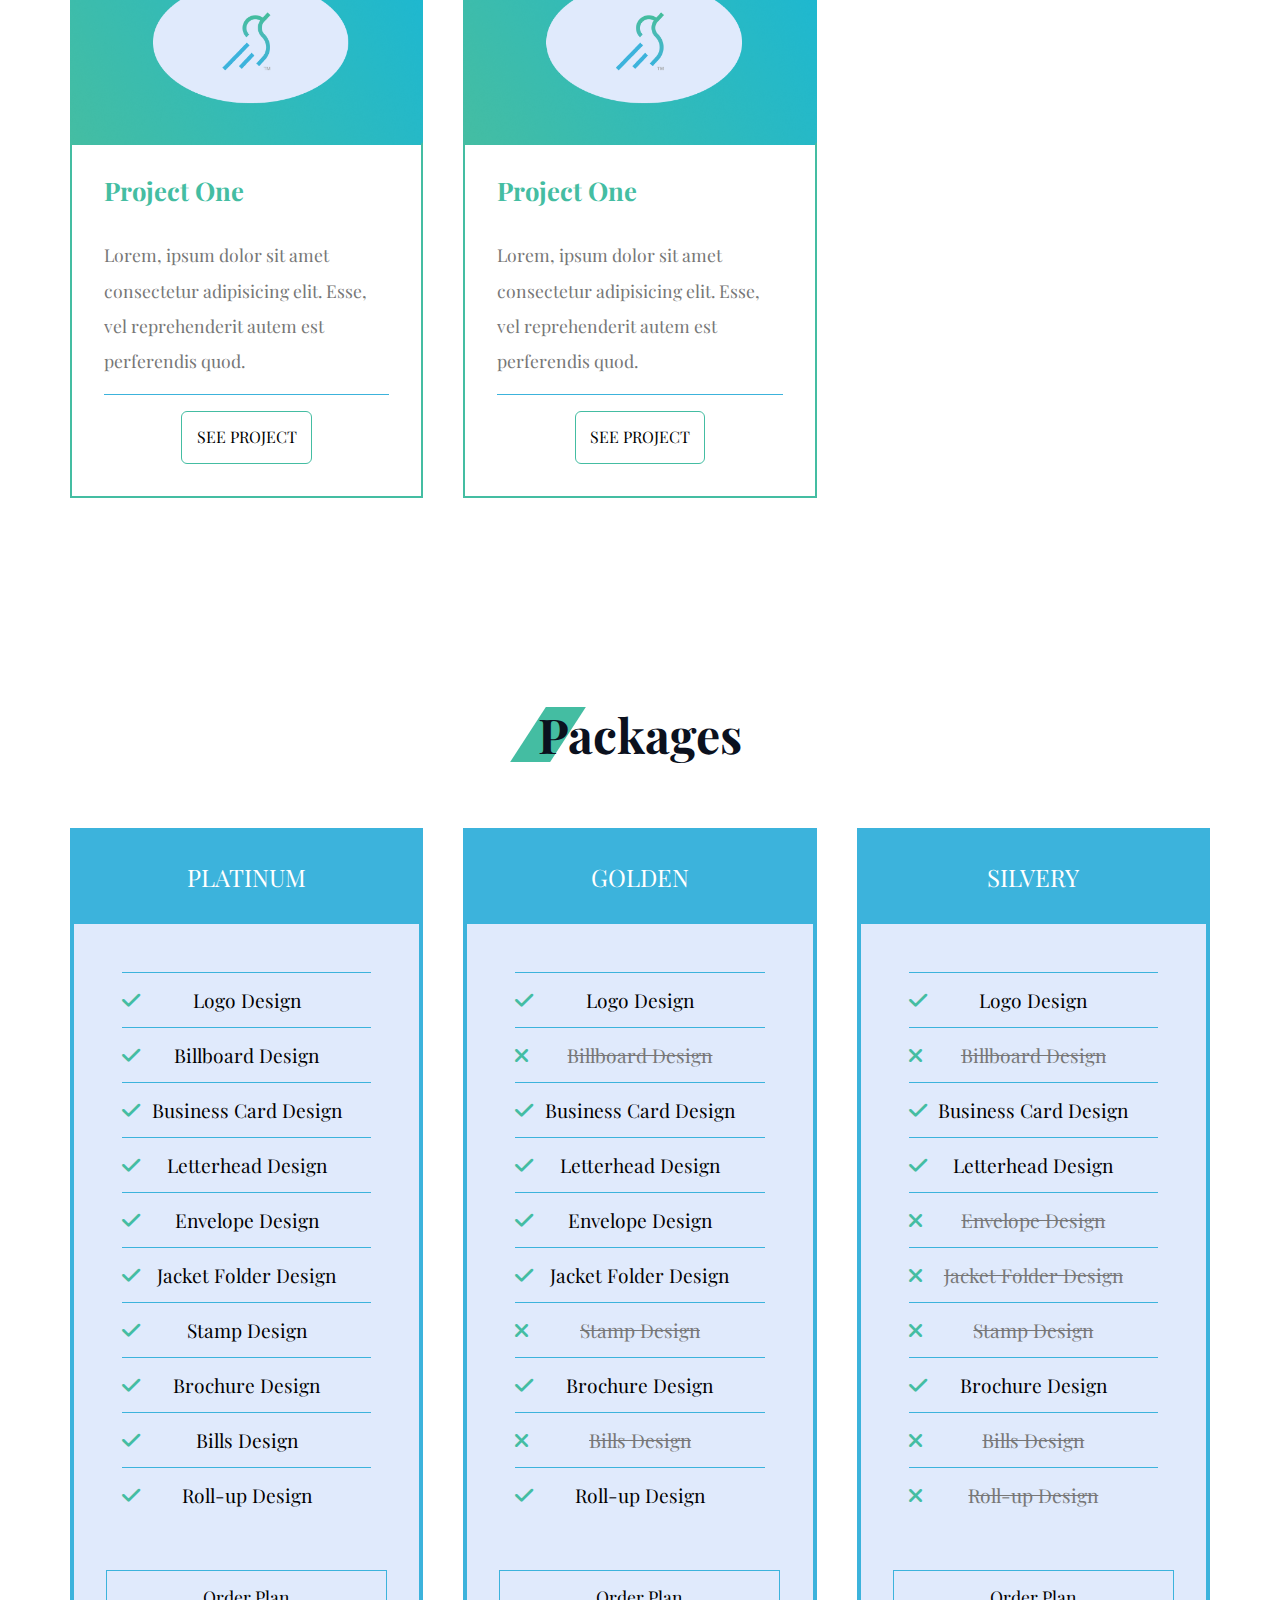
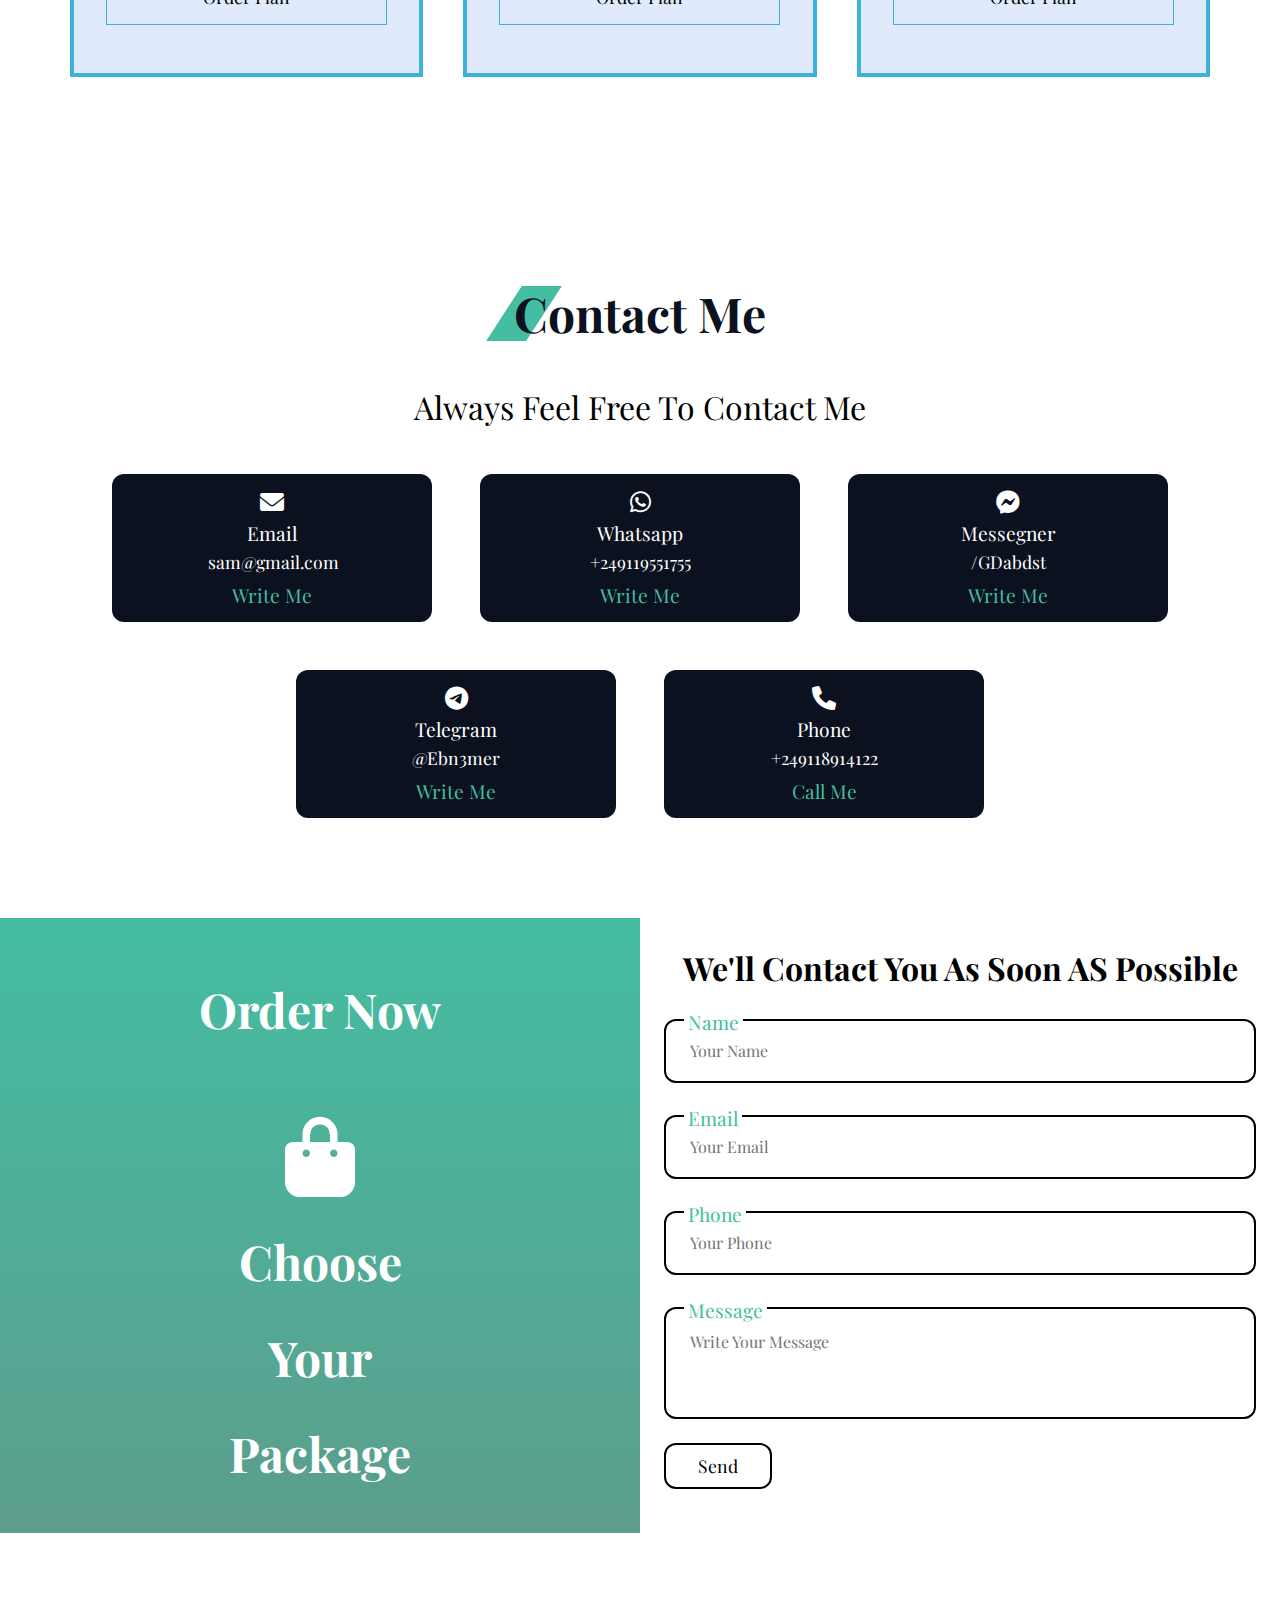
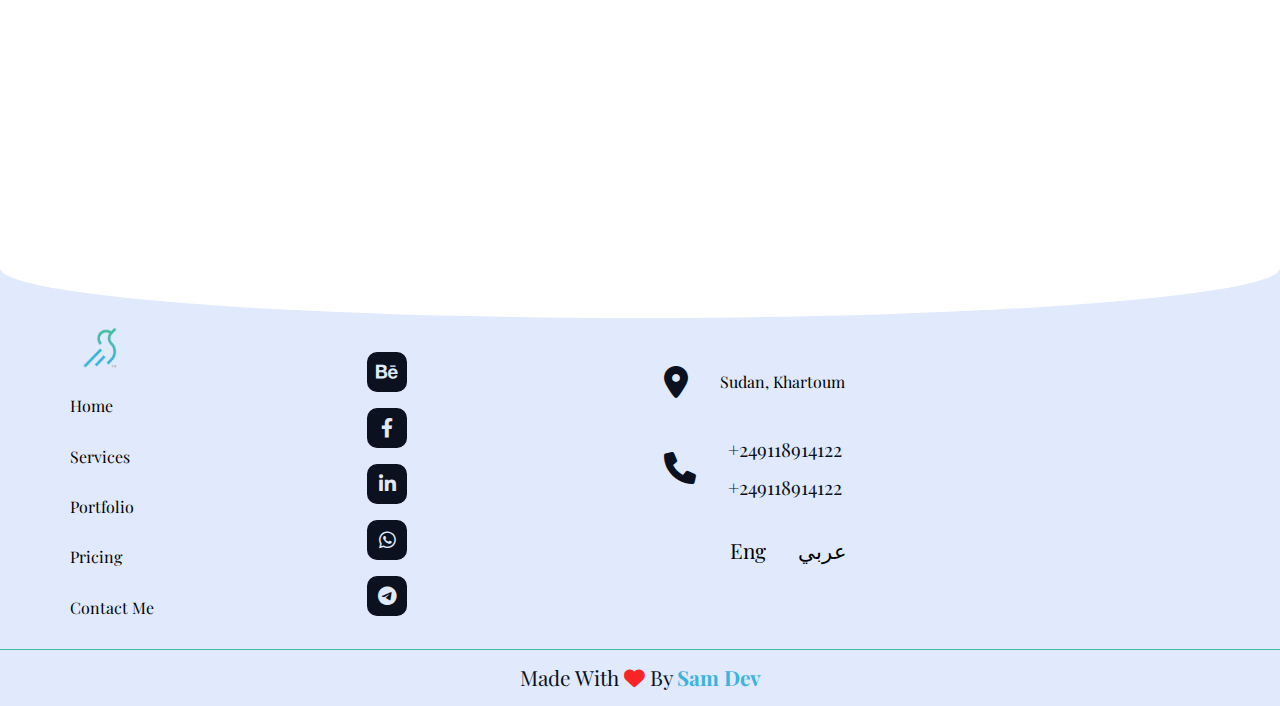
==== commit 5a0c27c6: "Initial Project" ====
--- a/index.html
+++ b/index.html
@@ -473,7 +473,7 @@
           ></a>
           <a href="#" target="__blank"><i class="fab fa-linkedin-in"></i></a>
           <a
-            href="https://api.whatsapp.com/send?phone=00249118914122"
+            href="https://api.whatsapp.com/send?phone=+249118914122"
             target="__blank"
             ><i class="fab fa-whatsapp"></i
           ></a>
@@ -516,9 +516,4 @@
     <!-- End Footer -->
   </body>
   <script src="./scripts/app.js"></script>
-  <script
-    src="https://code.jquery.com/jquery-3.6.0.min.js"
-    integrity="sha256-/xUj+3OJU5yExlq6GSYGSHk7tPXikynS7ogEvDej/m4="
-    crossorigin="anonymous"
-  ></script>
 </html>
--- a/css/style.css
+++ b/css/style.css
@@ -498,14 +498,14 @@
 .services .card {
   overflow: hidden;
   border-radius: 10px;
-  background-color: var(--background-color);
-  border: 2px solid var(--secondery-color);
-  transition: var(--main-transition);
-  box-shadow: 0 2px 15px rgb(0 0 0 / 10%);
+  background-color: var(--body-color);
+  /* border: 2px solid var(--secondery-color); */
+  transition: var(--main-transition);
+  box-shadow: 0 2px 15px rgb(0 0 0 / 40%);
 }
 .services .card:hover {
   transform: translateY(-10px);
-  box-shadow: 0 2px 15px rgb(0 0 0 / 20%);
+  box-shadow: 0 2px 15px rgb(0 0 0 / 50%);
 }
 .services .card img {
   max-width: 100%;
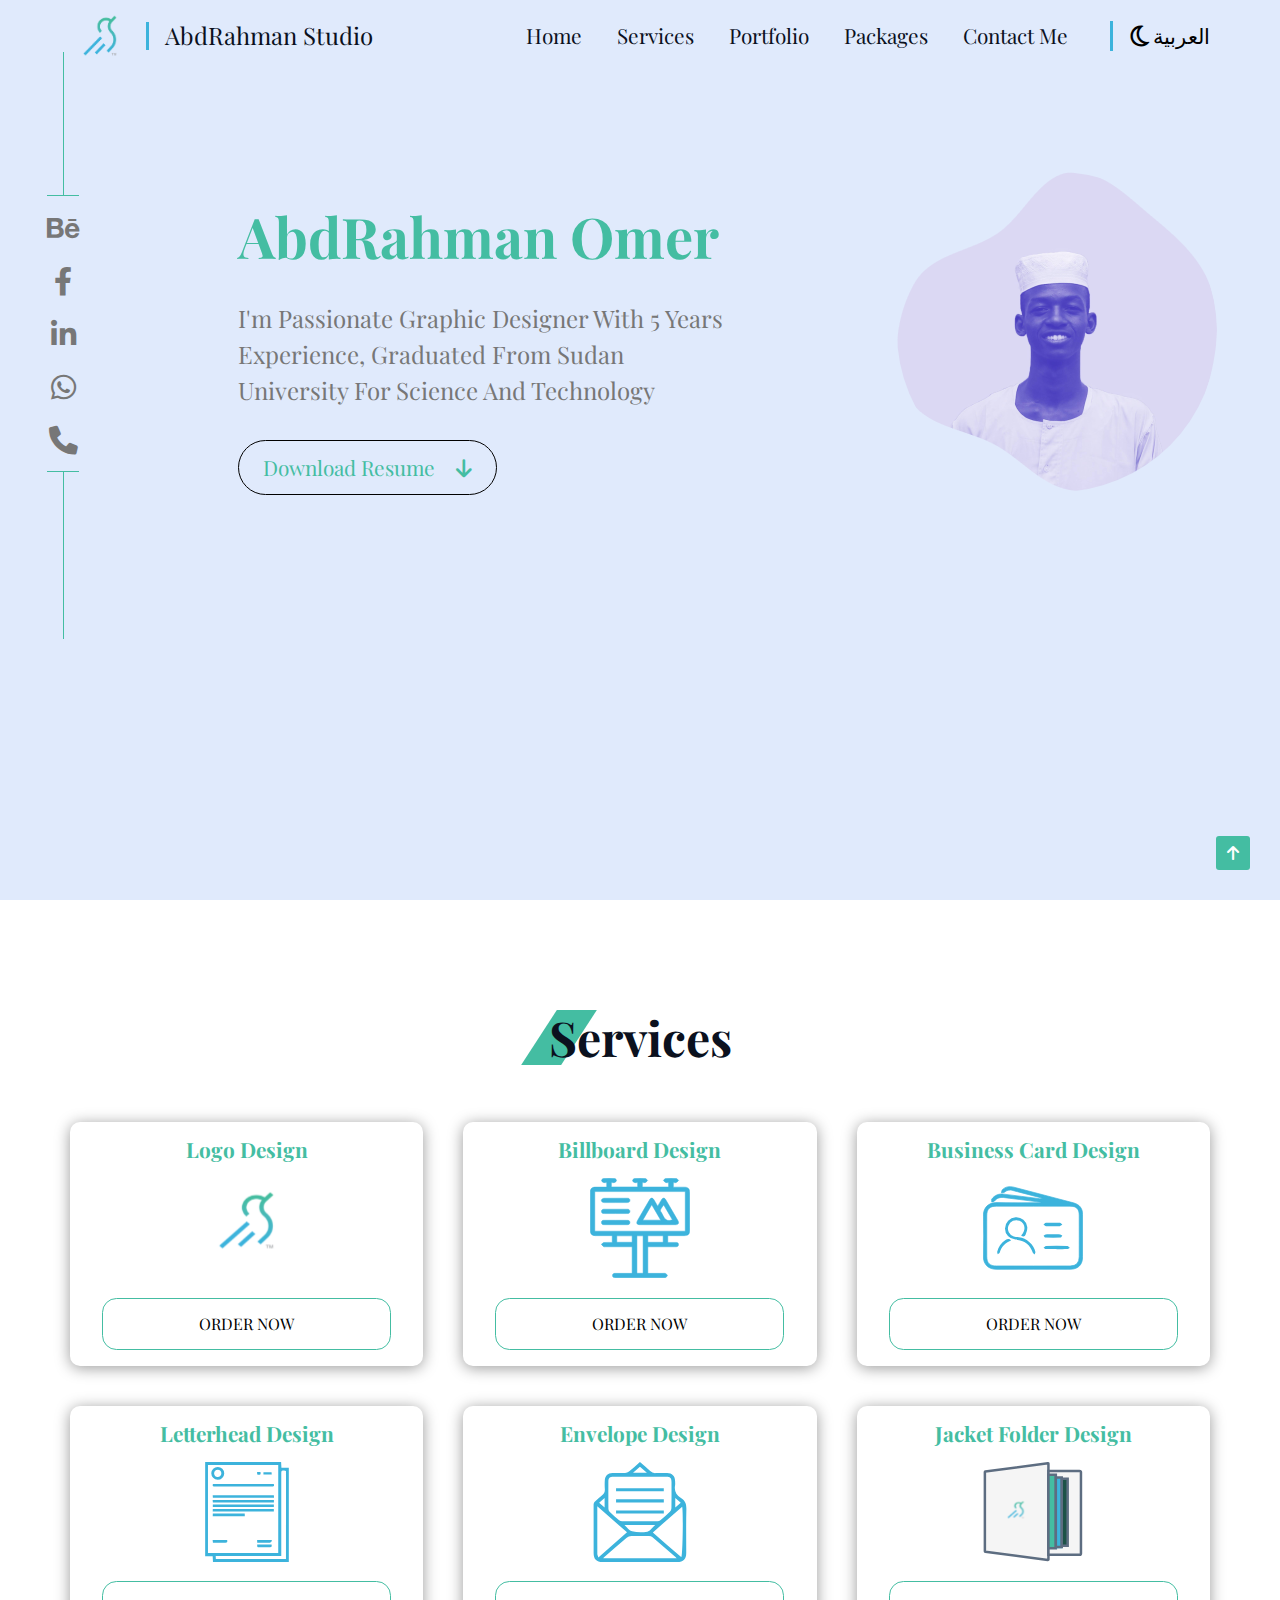
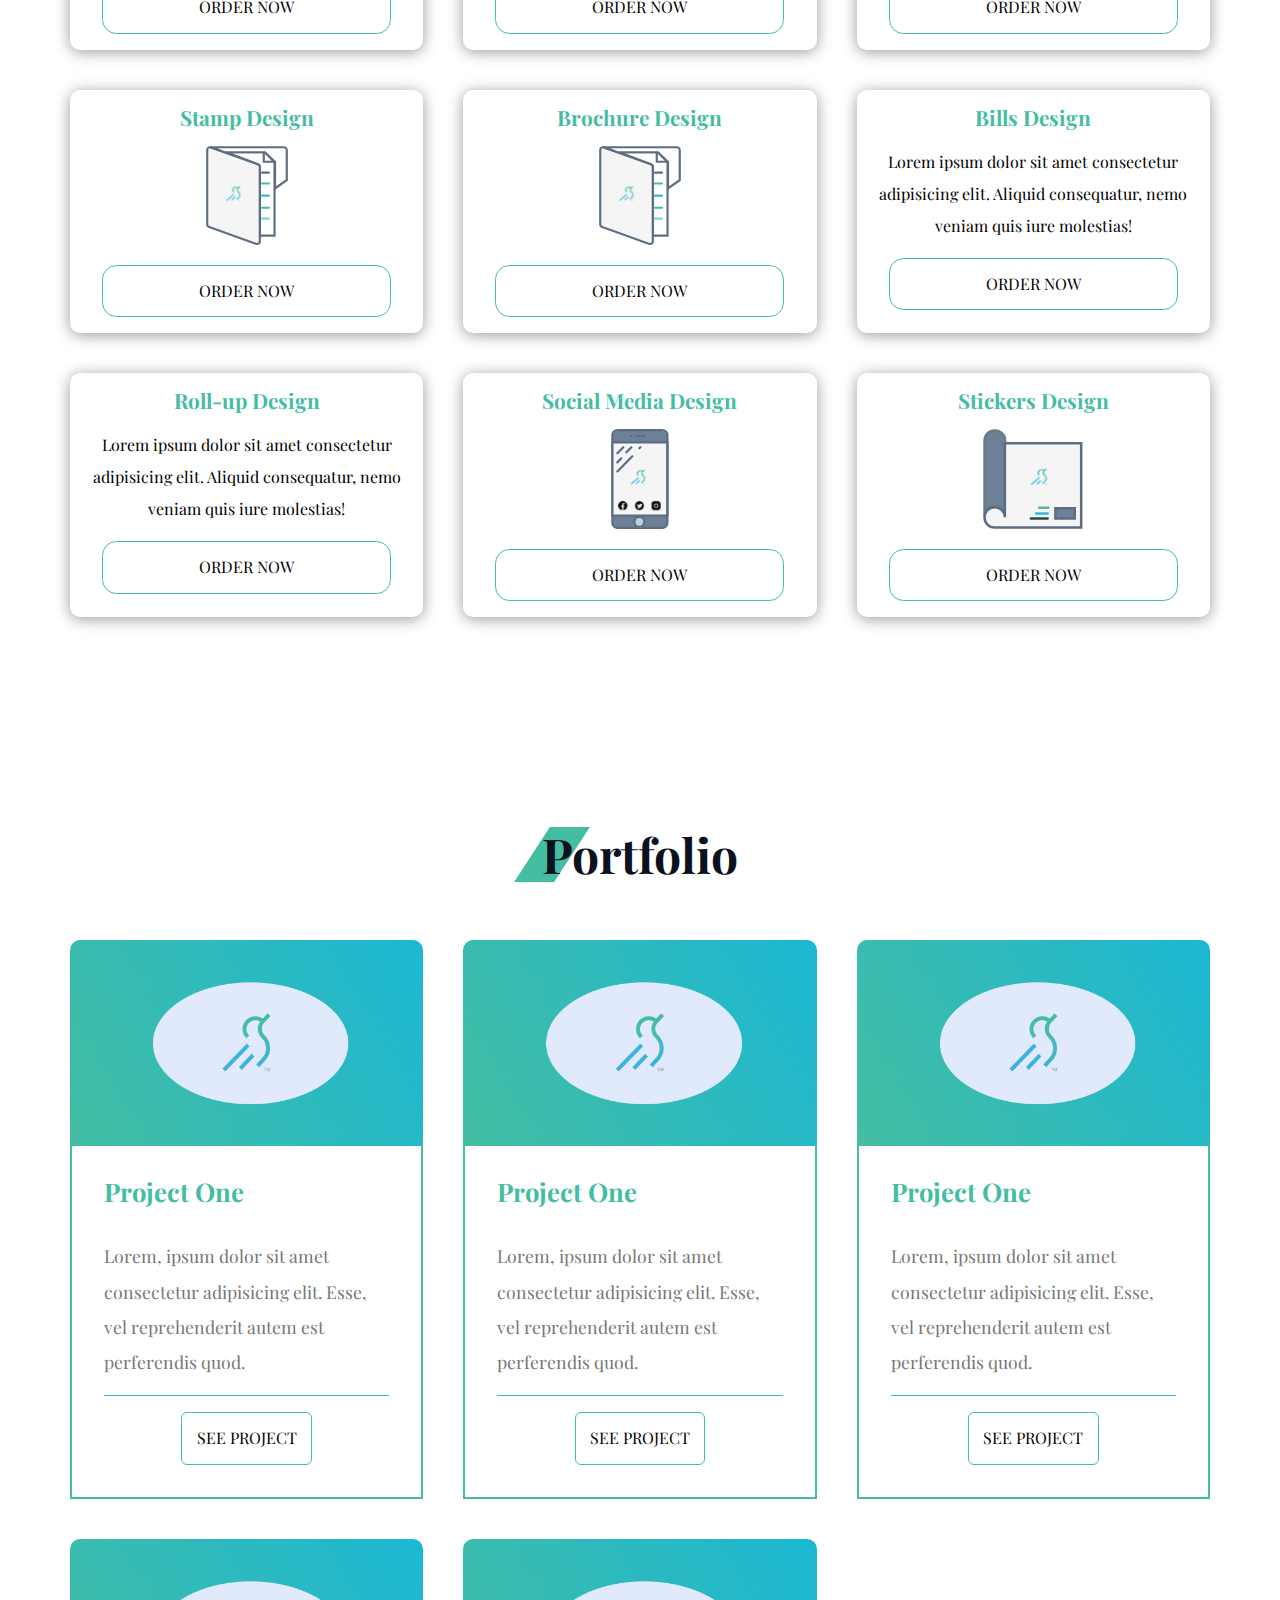
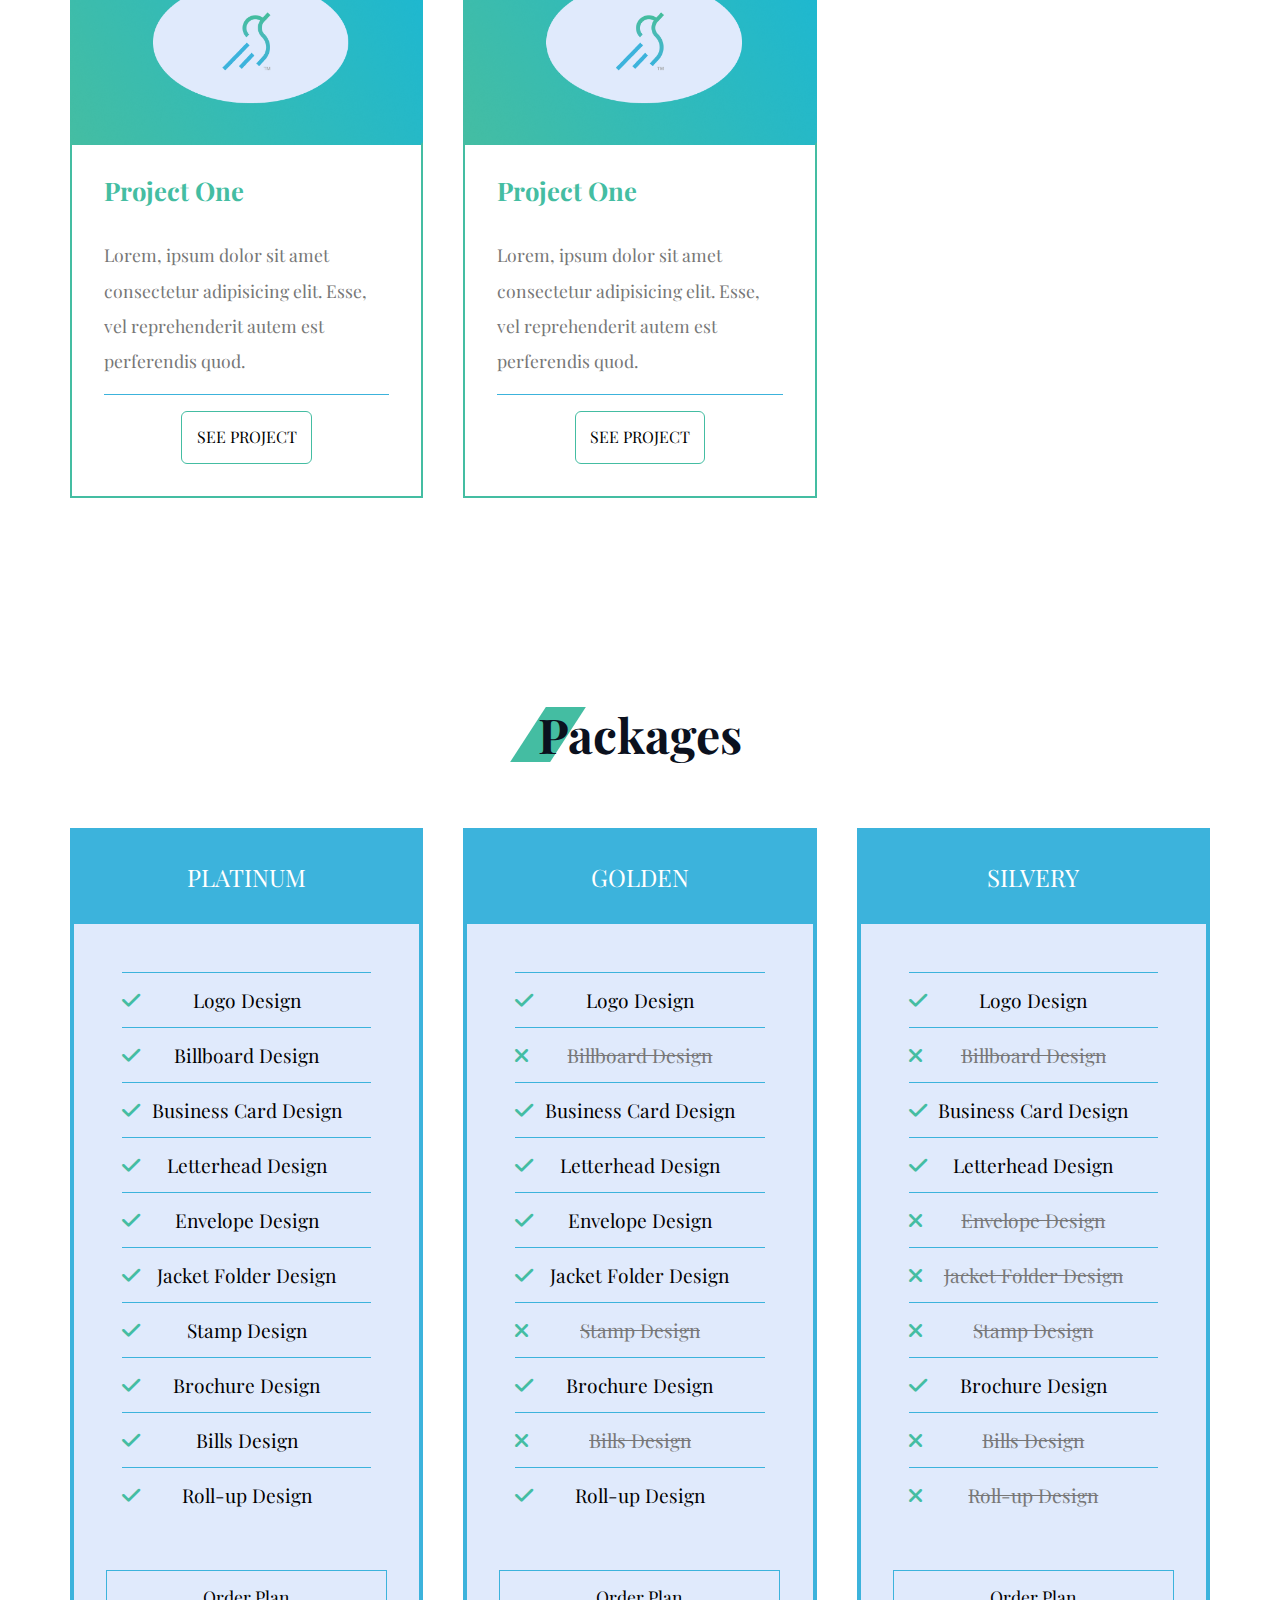
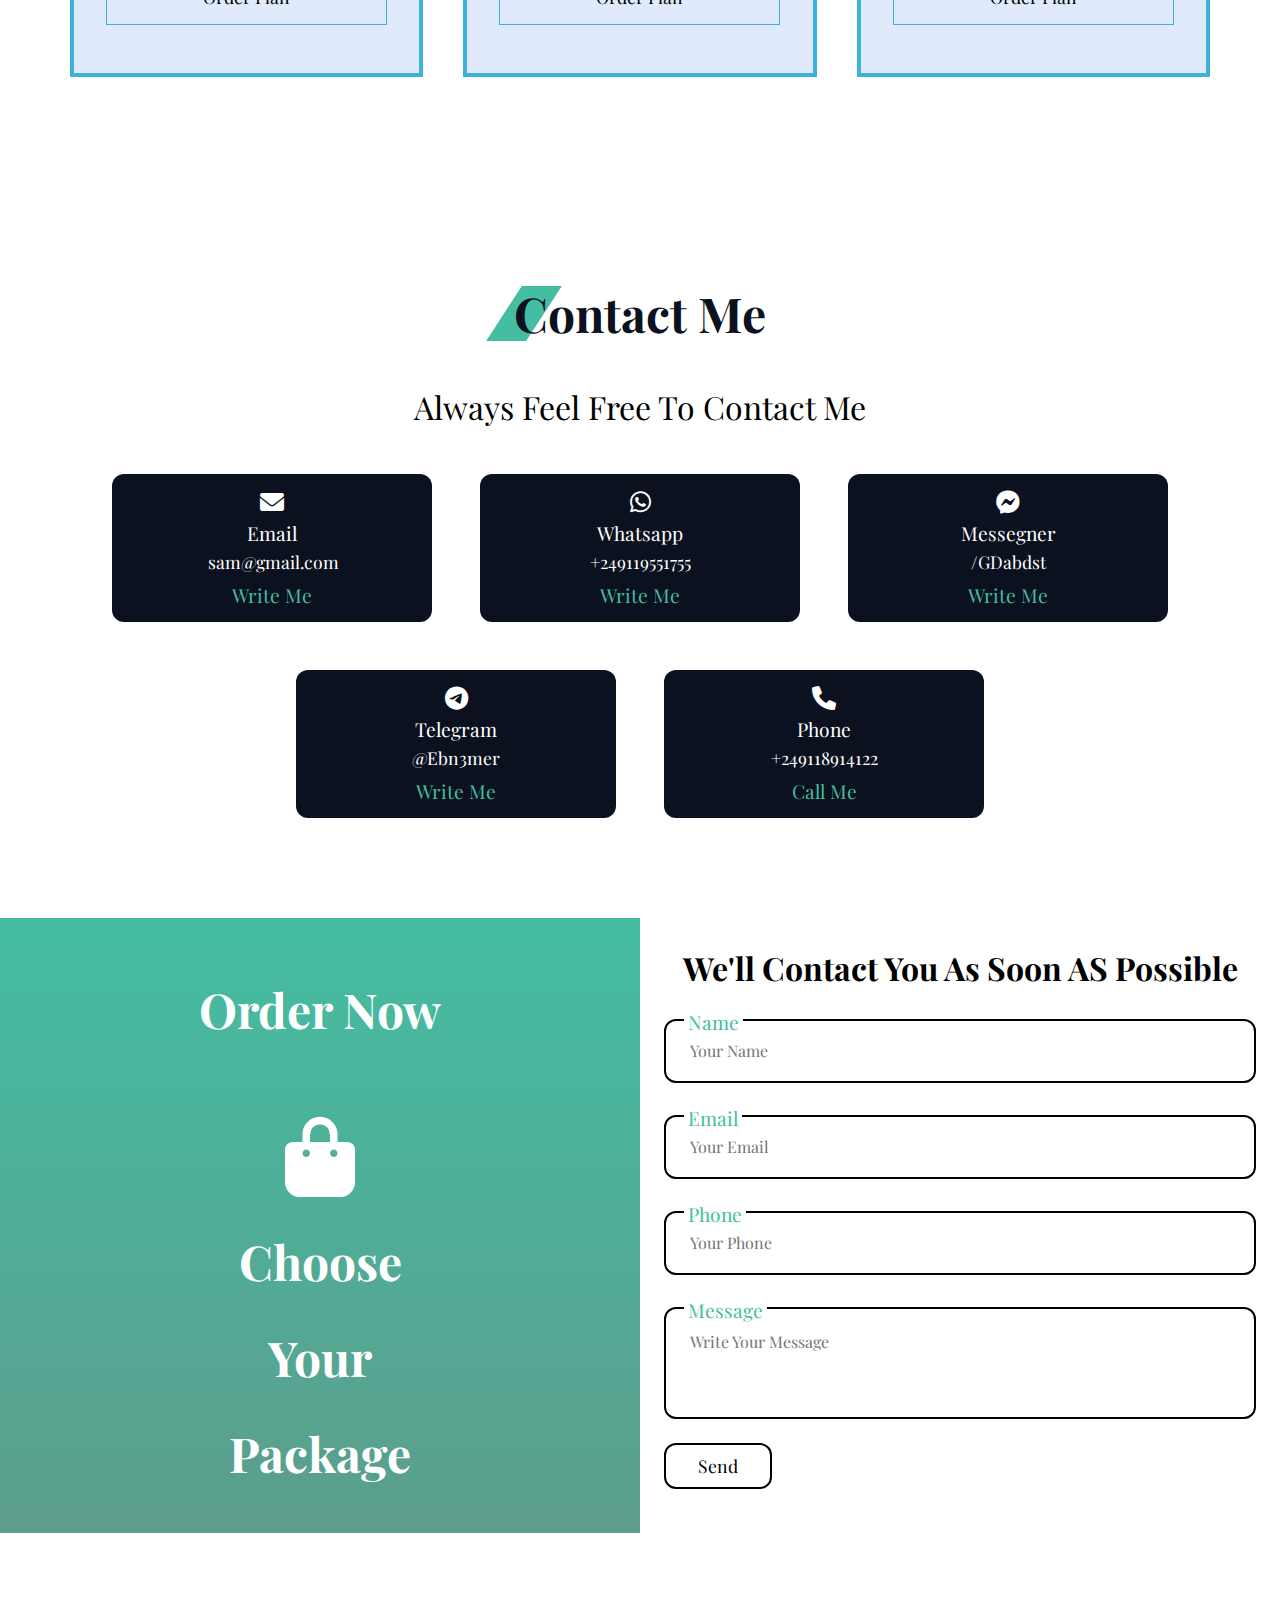
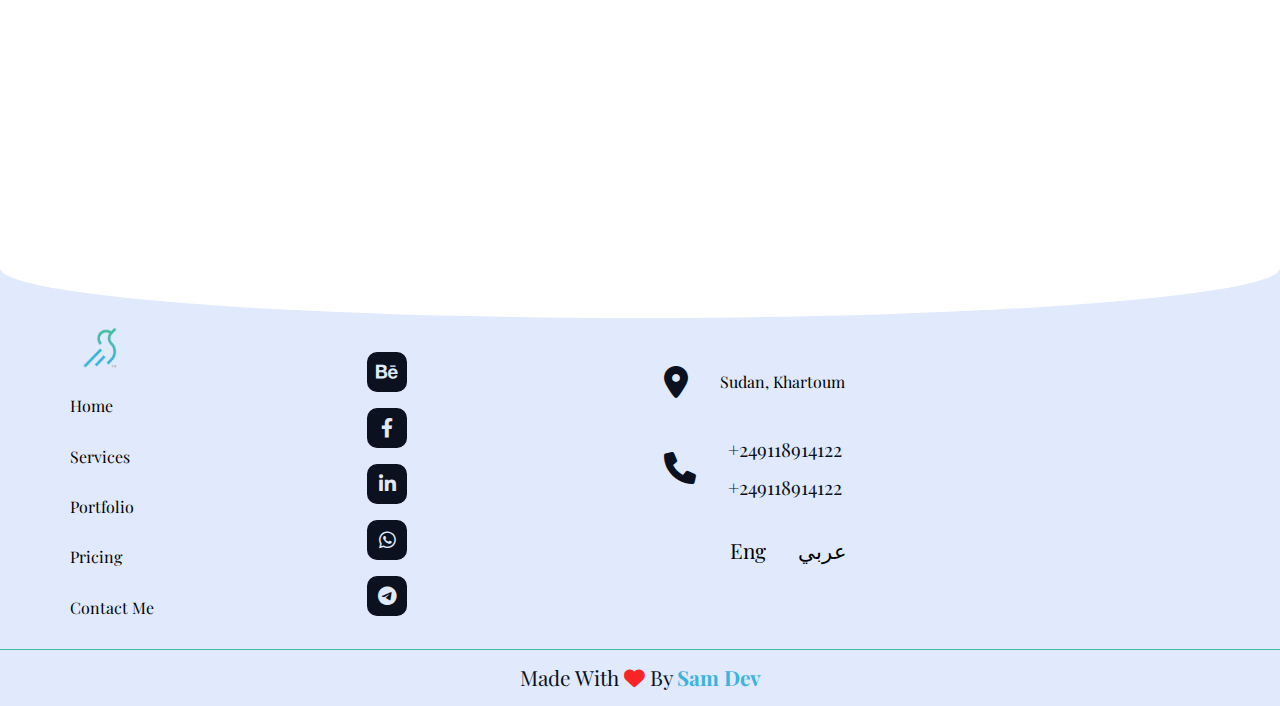
==== commit 022666ed: "services" ====
--- a/index.html
+++ b/index.html
@@ -203,7 +203,6 @@
           </div>
         </div>
       </div>
-      <div class="swiper-pagination"></div>
     </div>
     <!-- End Services -->
     <!-- Start Portfolio -->
--- a/css/style.css
+++ b/css/style.css
@@ -1102,14 +1102,14 @@
   border-color: var(--main-color);
 }
 .dark-theme .services .card {
-  background-color: var(--main-color-alt);
-  box-shadow: 0 2px 15px rgba(255, 255, 255, 10%);
+  background-color: var(--container-color);
+  box-shadow: 0 2px 15px rgba(255, 255, 255, 20%);
 }
 .dark-theme .services .card h3 {
   color: #fff;
 }
 .dark-theme .services .card:hover {
-  box-shadow: 0 2px 15px rgb(255 255 255 / 20%);
+  box-shadow: 0 2px 15px rgb(255 255 255 / 30%);
 }
 .dark-theme .portfolio .card::before {
   background-color: var(--container-color);
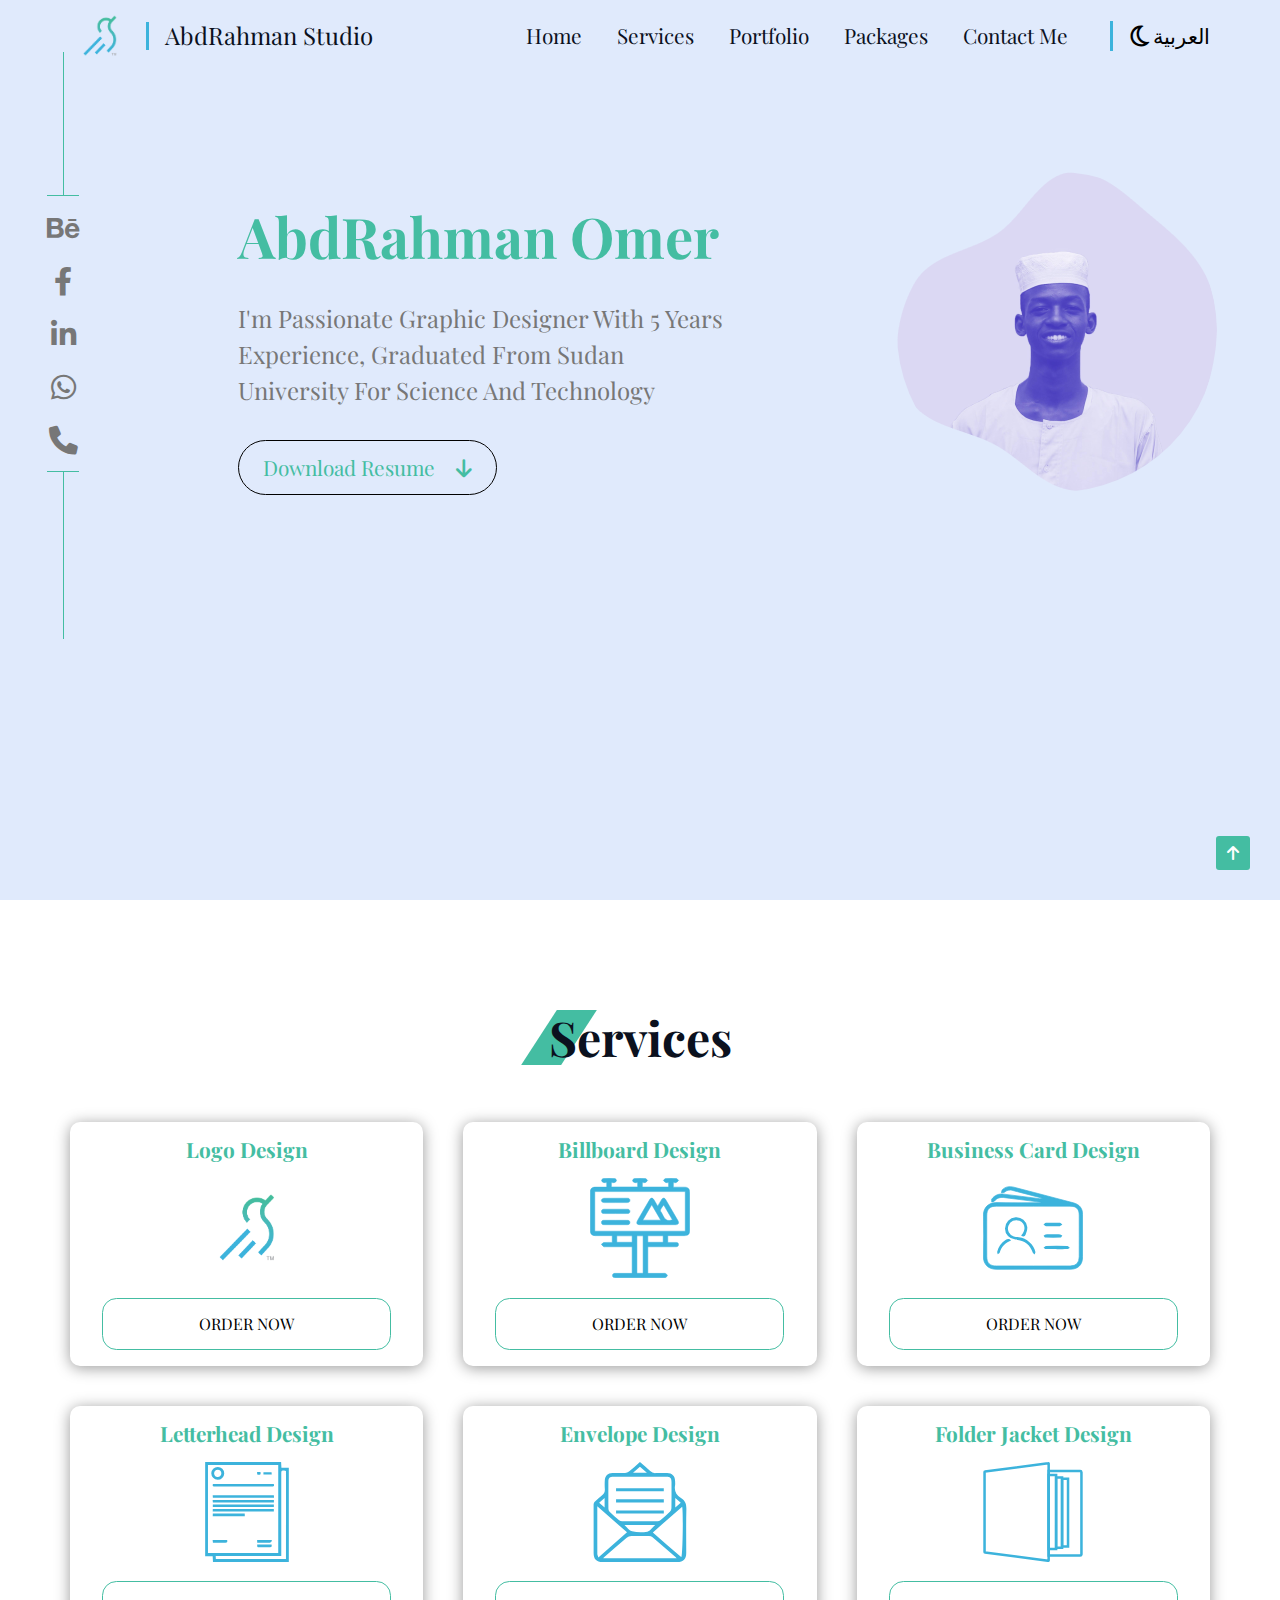
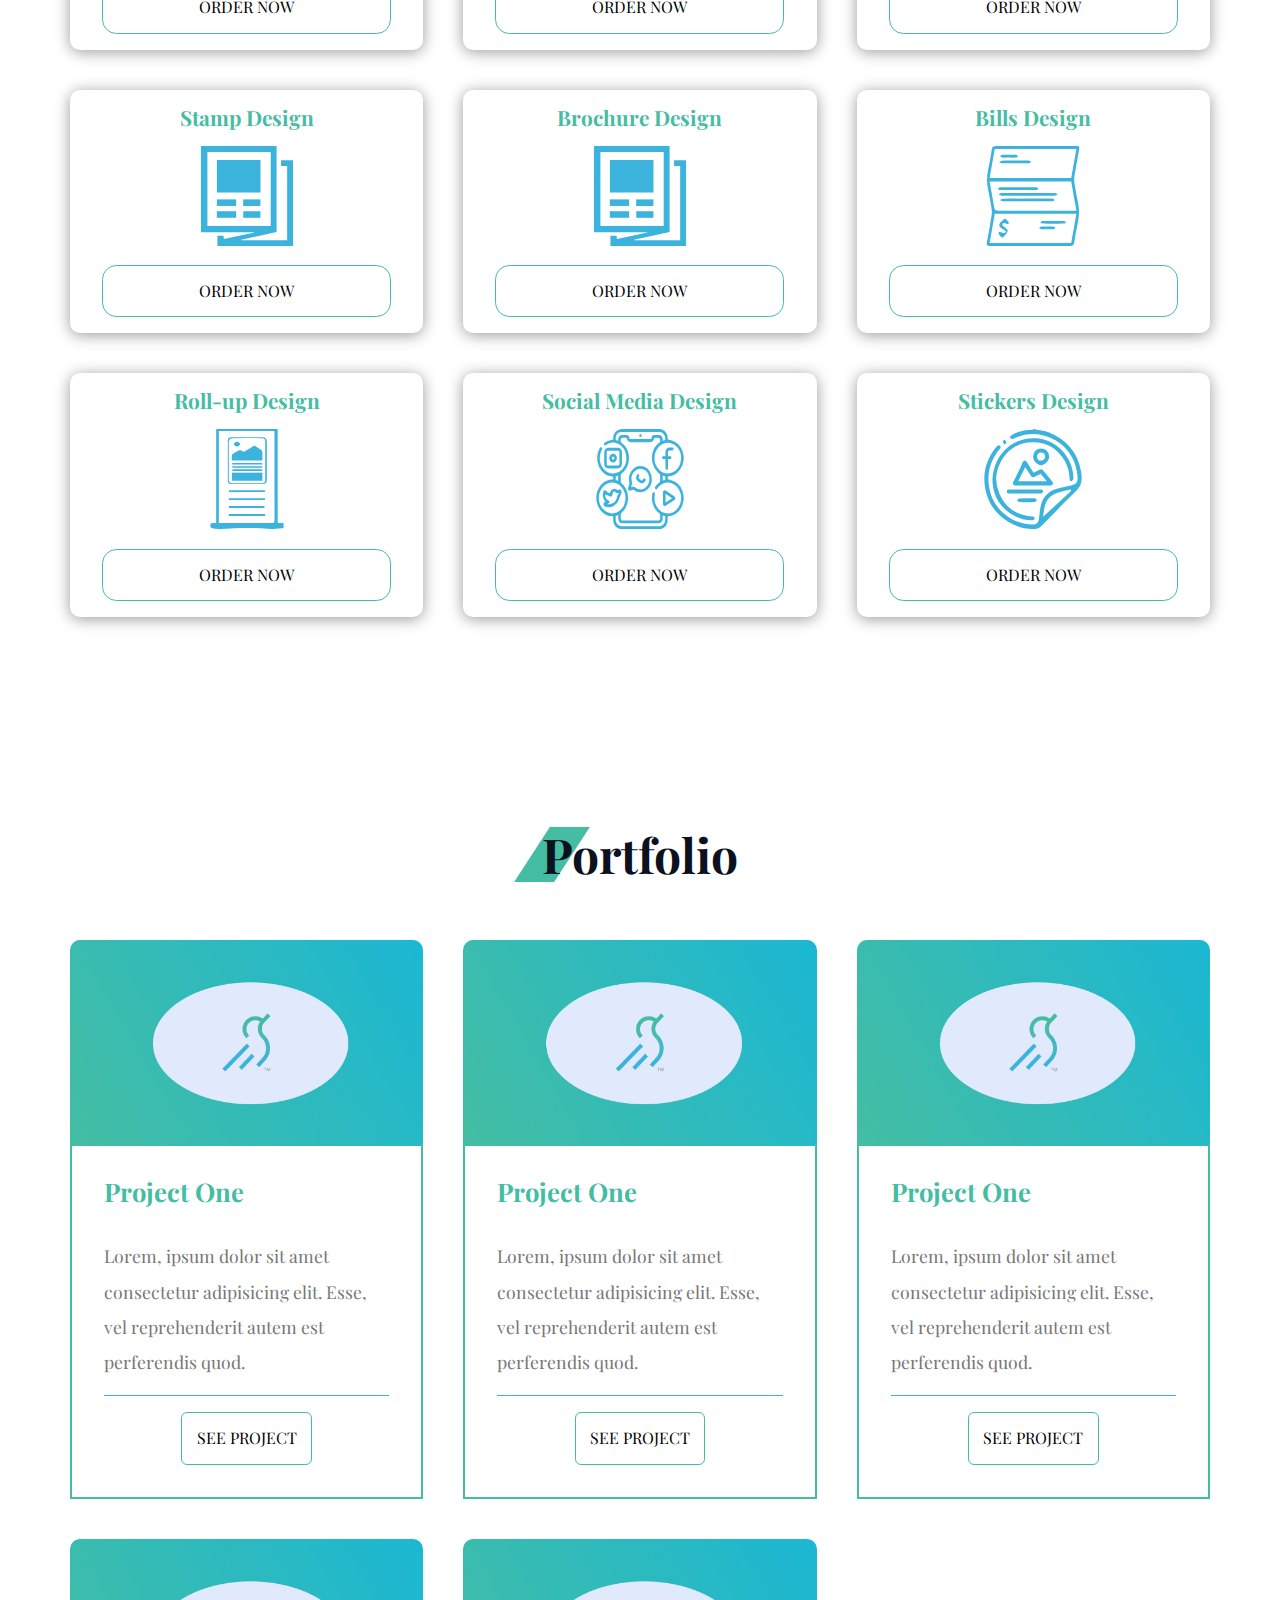
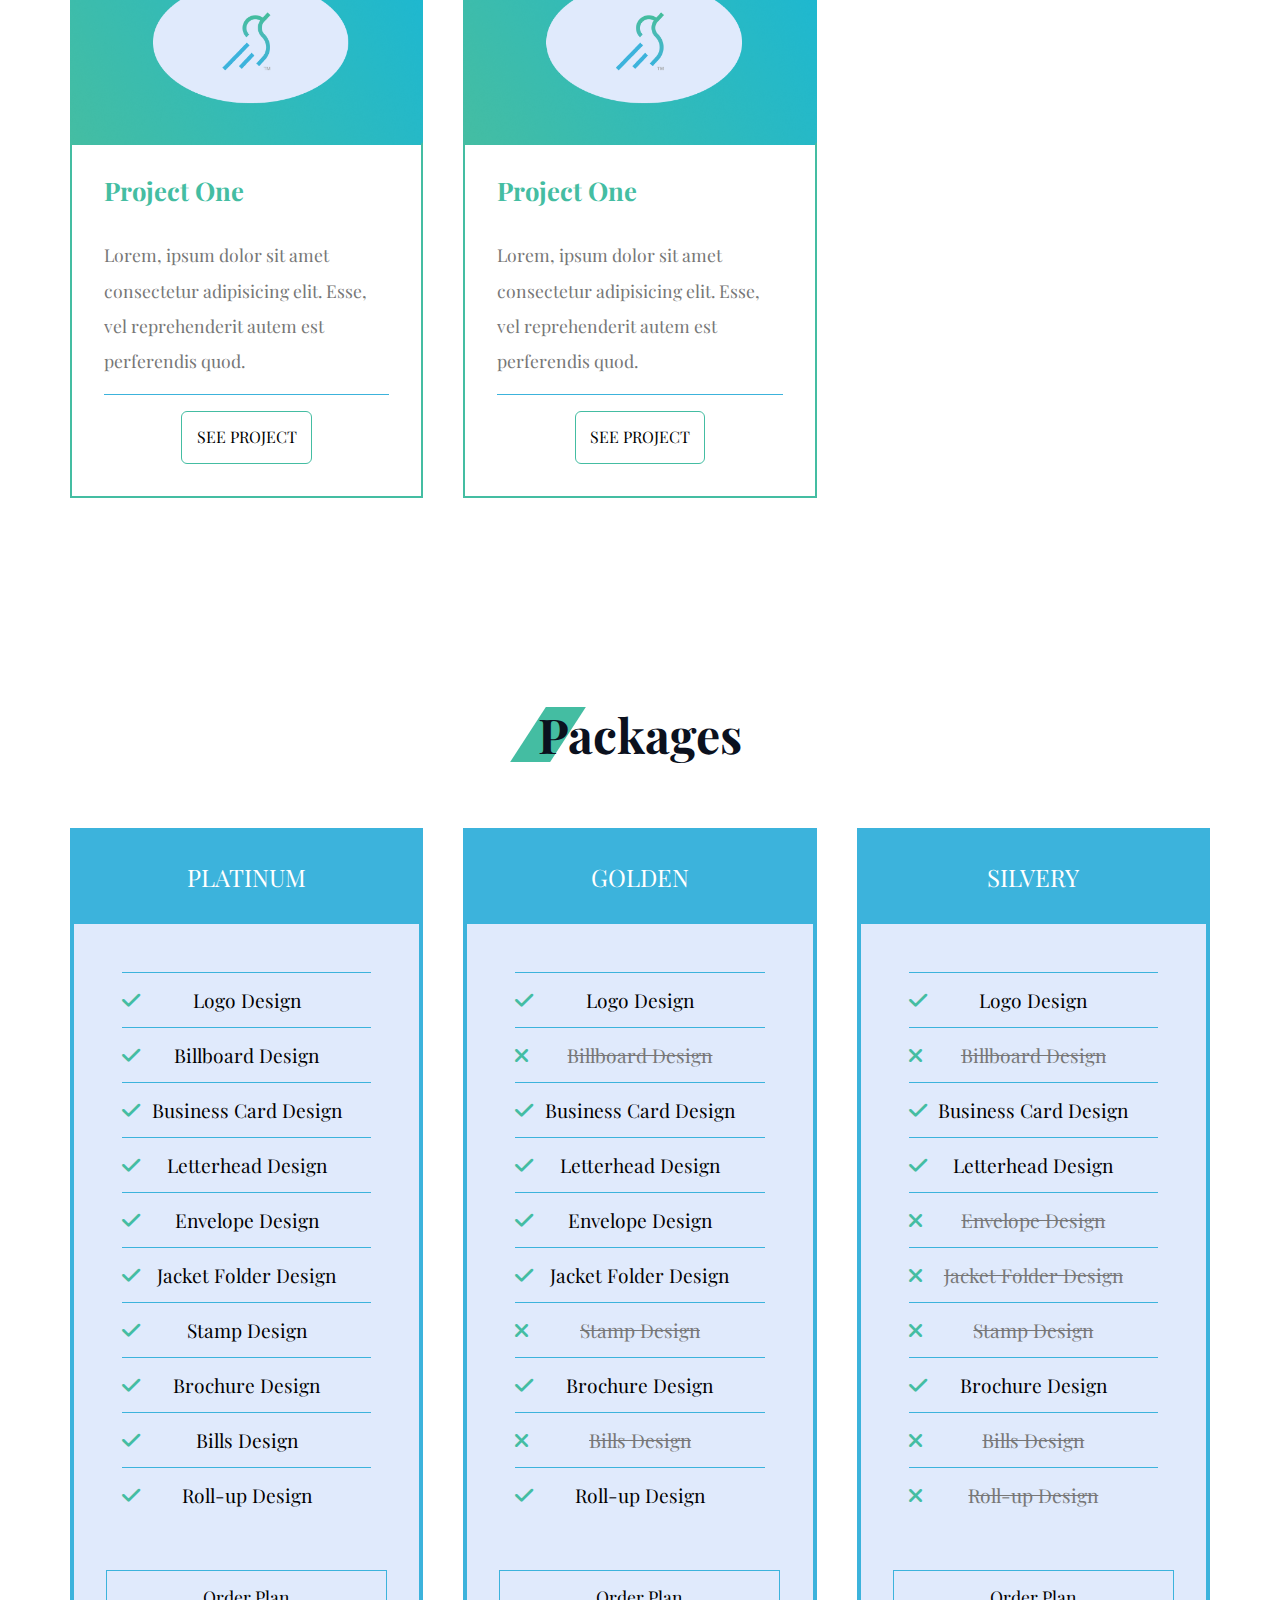
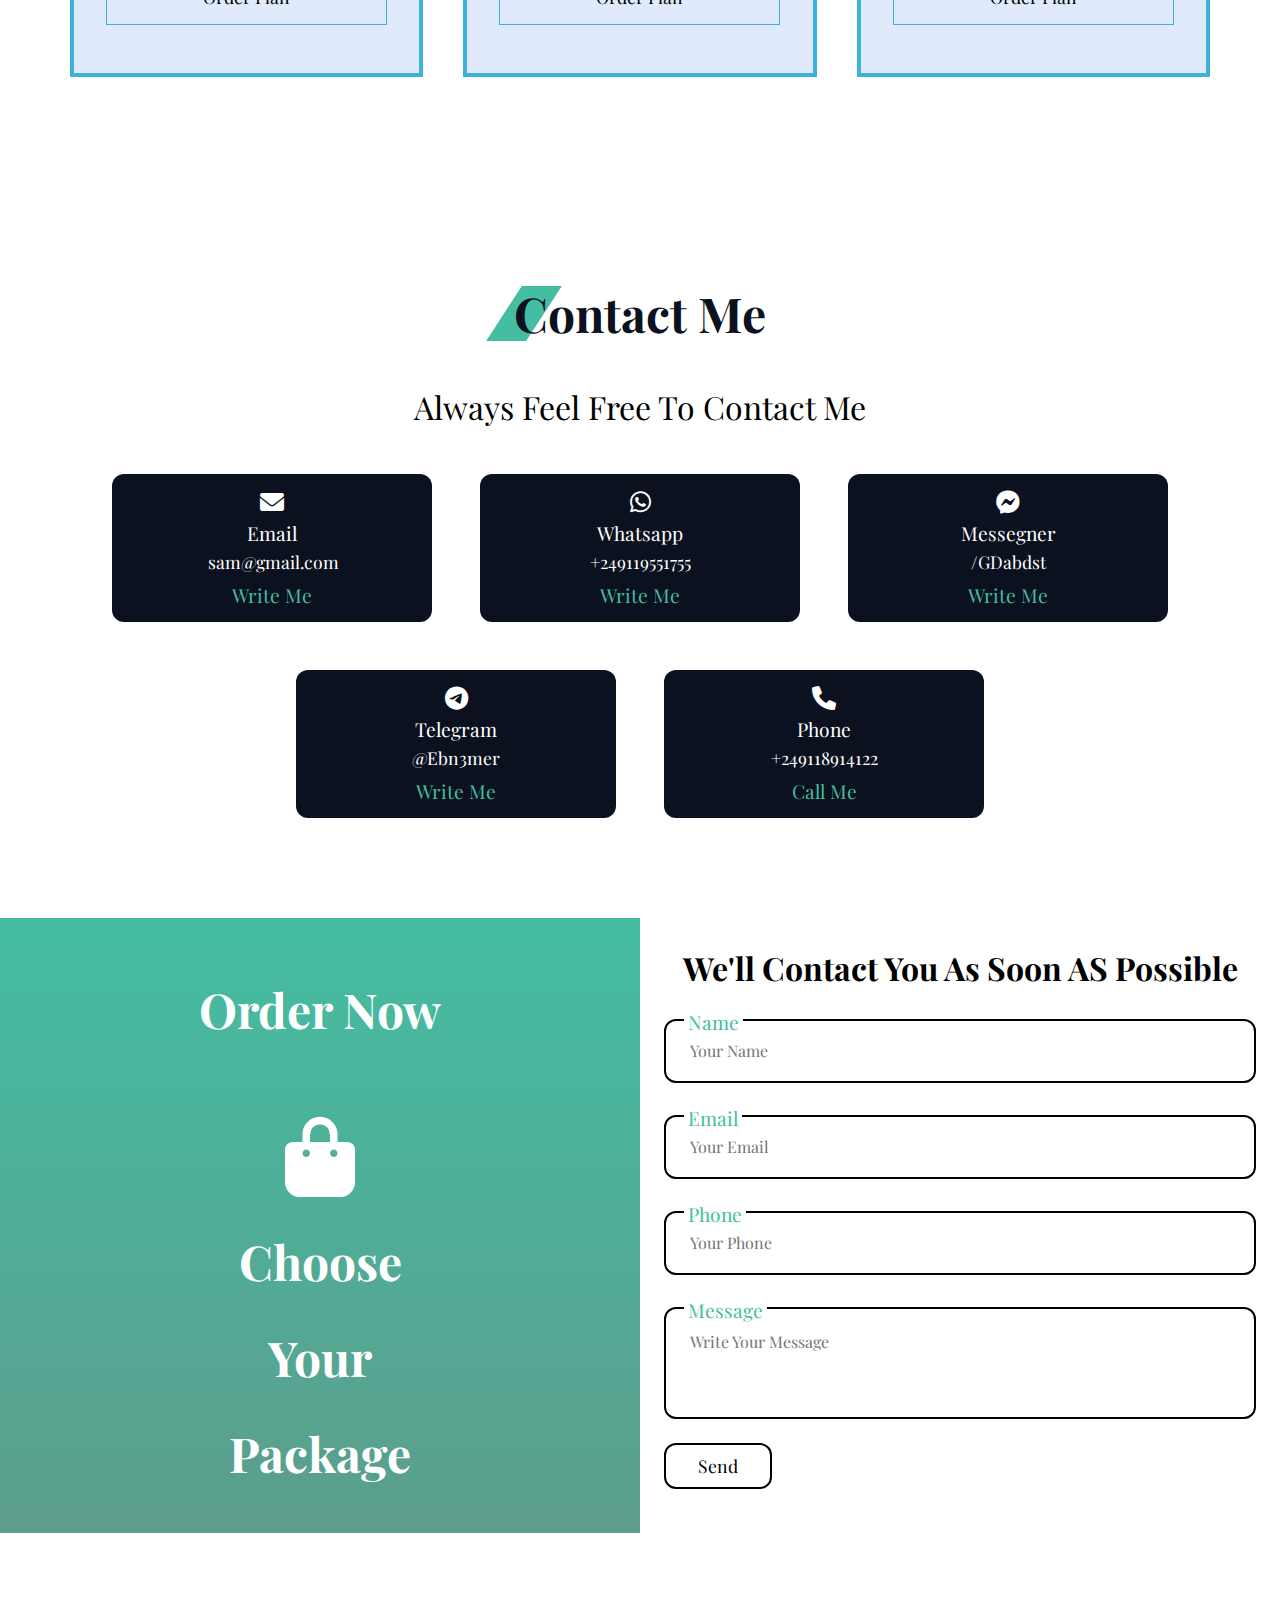
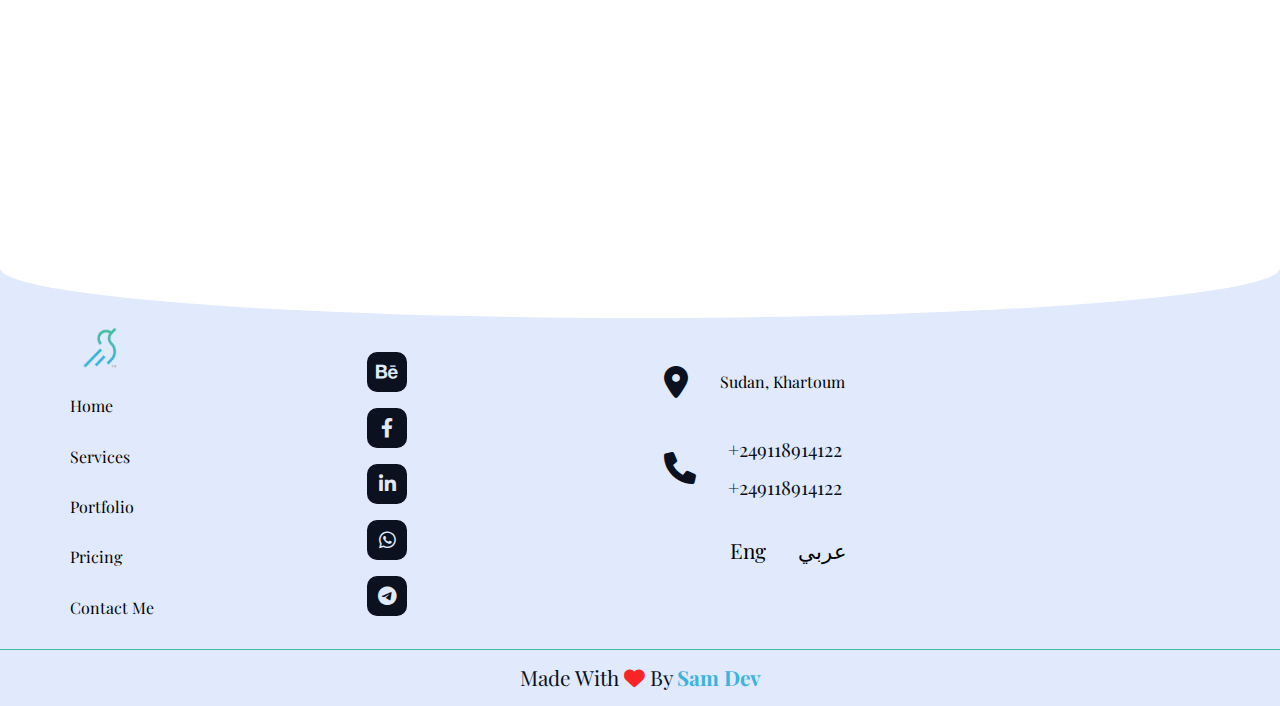
==== commit e9b3dbb1: "services" ====
--- a/index.html
+++ b/index.html
@@ -115,7 +115,7 @@
         <div class="card">
           <div class="info">
             <h3>Logo Design</h3>
-            <img src="./svgs/logo.svg" alt="">
+            <img src="./images/logo.png" alt="">
             <a href="#order">Order Now</a>
           </div>
         </div>
@@ -149,7 +149,7 @@
         </div>
         <div class="card">
           <div class="info">
-            <h3>Jacket Folder Design</h3>
+            <h3>Folder Jacket Design</h3>
             <img src="./svgs/jacket.svg" alt="">
             <a href="#order">Order Now</a>
           </div>
@@ -171,20 +171,14 @@
         <div class="card">
           <div class="info">
             <h3>Bills Design</h3>
-            <p>
-              Lorem ipsum dolor sit amet consectetur adipisicing elit. Aliquid
-              consequatur, nemo veniam quis iure molestias!
-            </p>
+            <img src="./svgs/bills.svg" alt="">
             <a href="#order">Order Now</a>
           </div>
         </div>
         <div class="card">
           <div class="info">
             <h3>Roll-up Design</h3>
-            <p>
-              Lorem ipsum dolor sit amet consectetur adipisicing elit. Aliquid
-              consequatur, nemo veniam quis iure molestias!
-            </p>
+            <img src="./svgs/roll_up.svg" alt="">
             <a href="#order">Order Now</a>
           </div>
         </div>
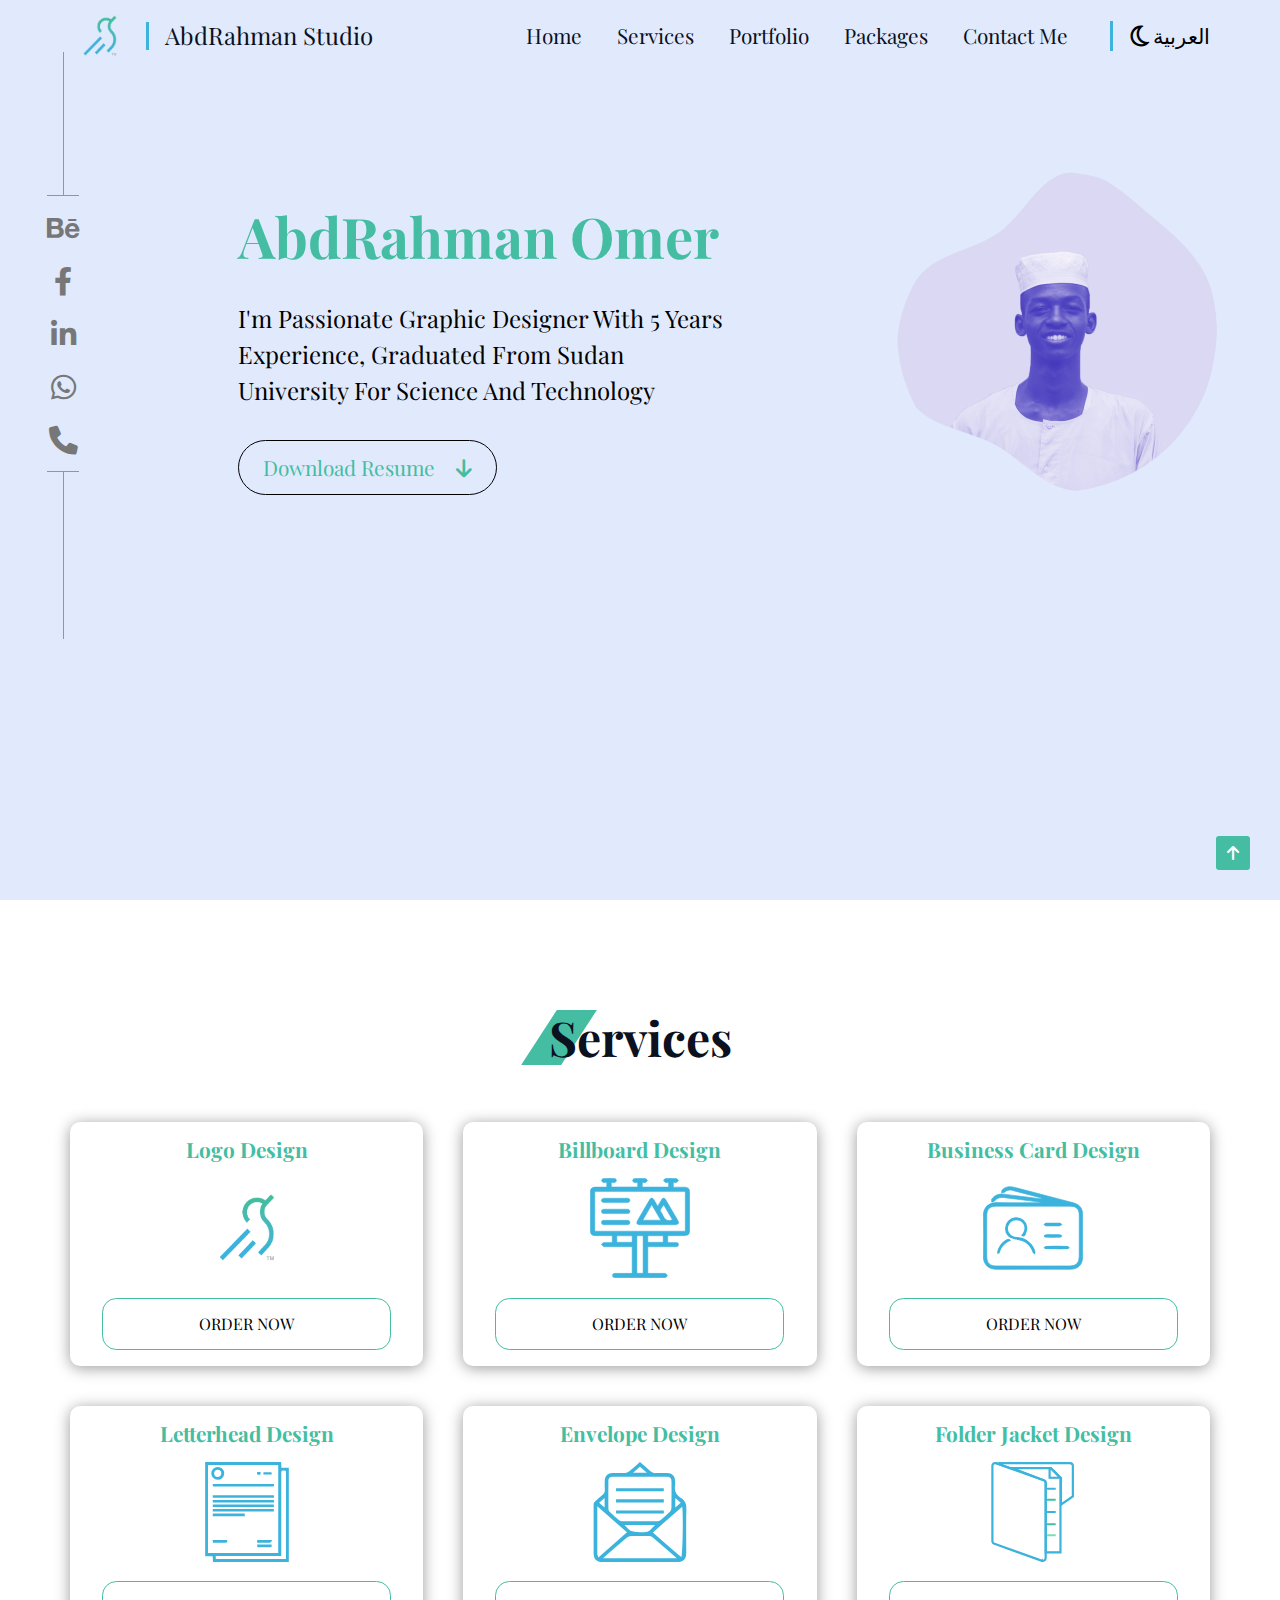
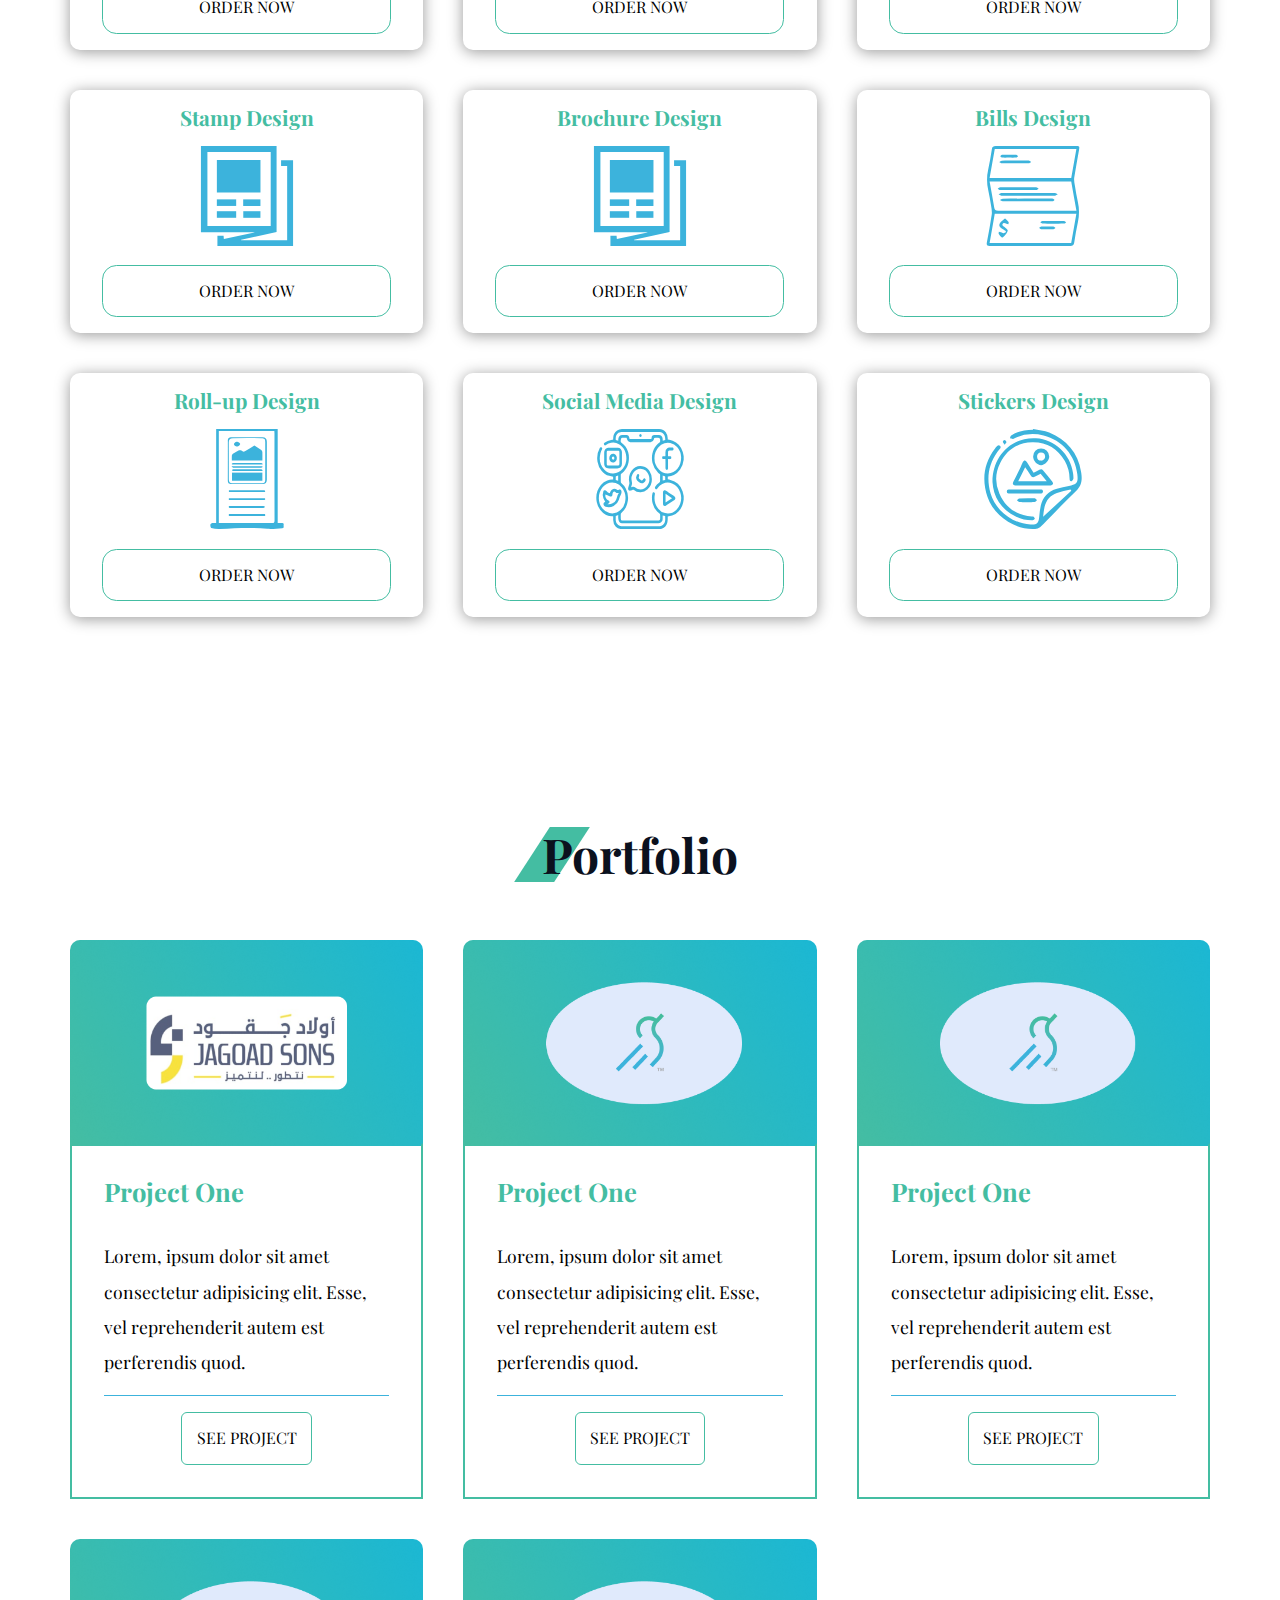
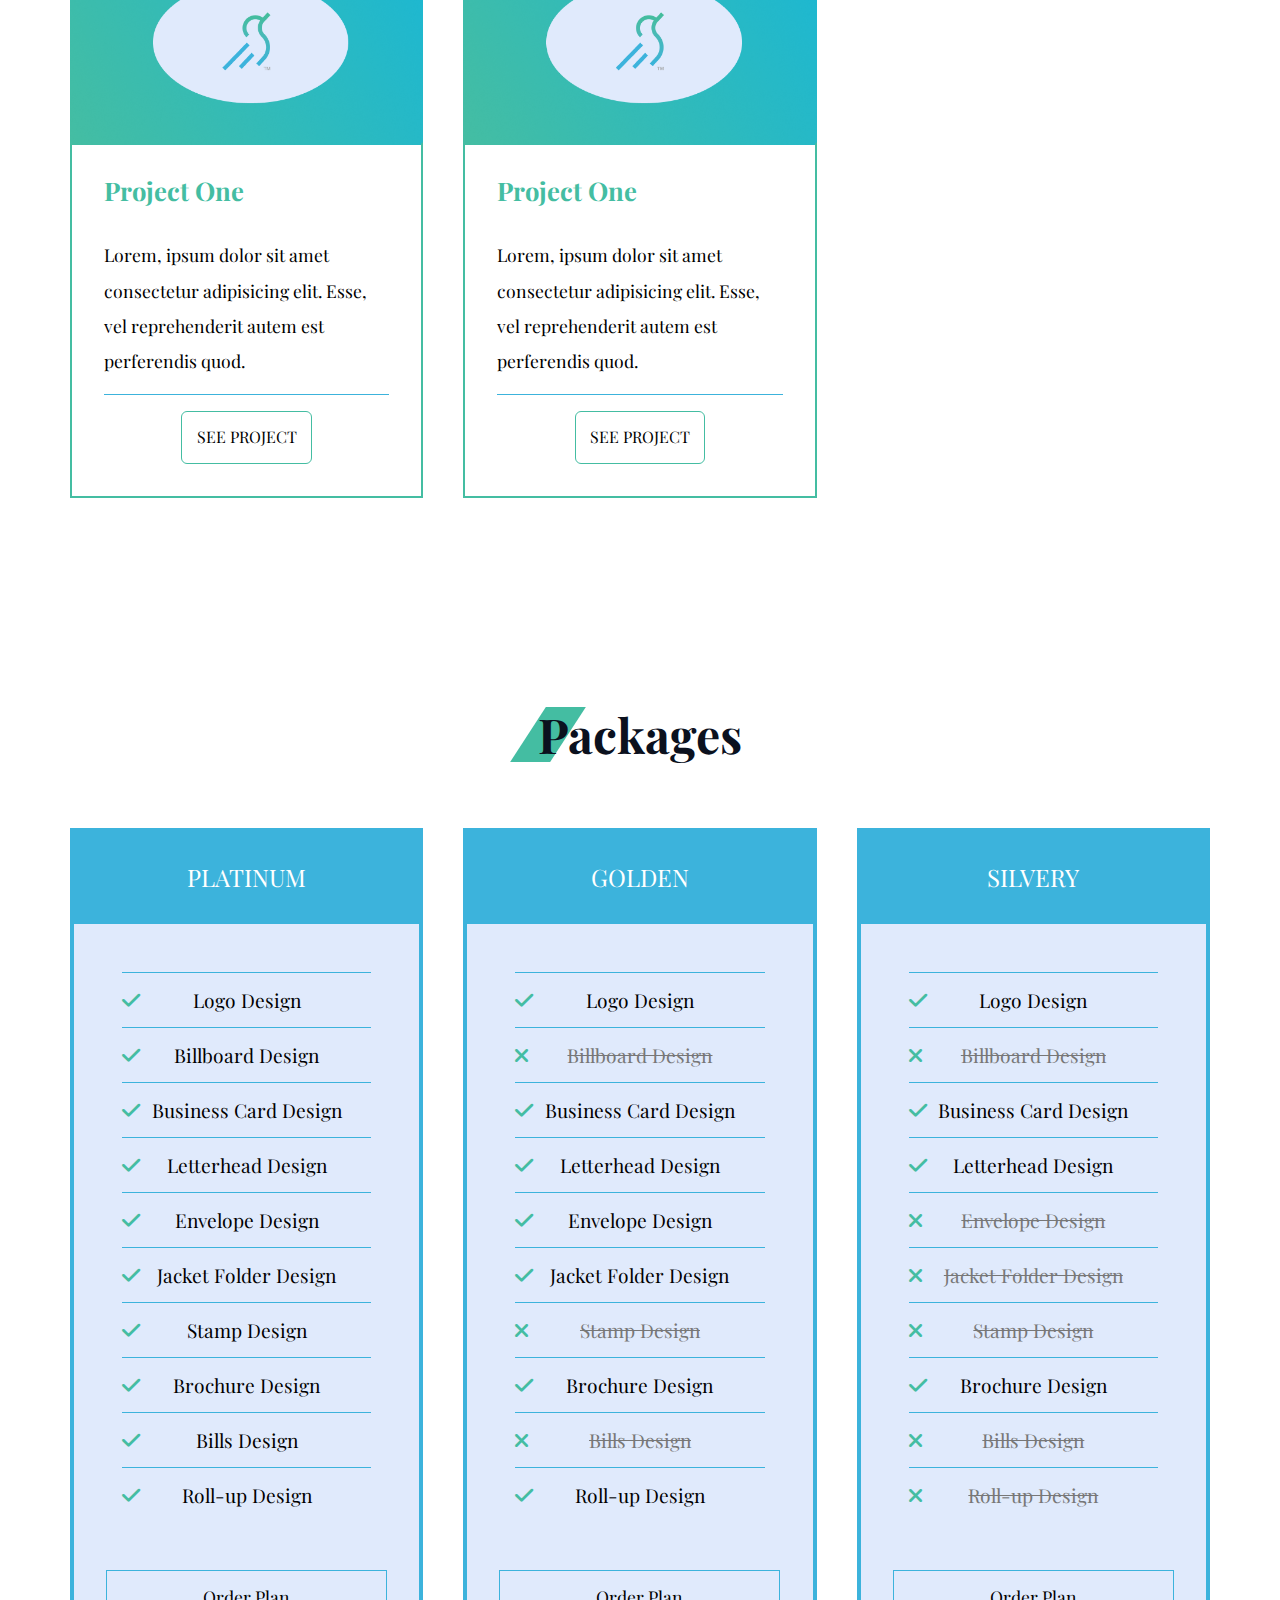
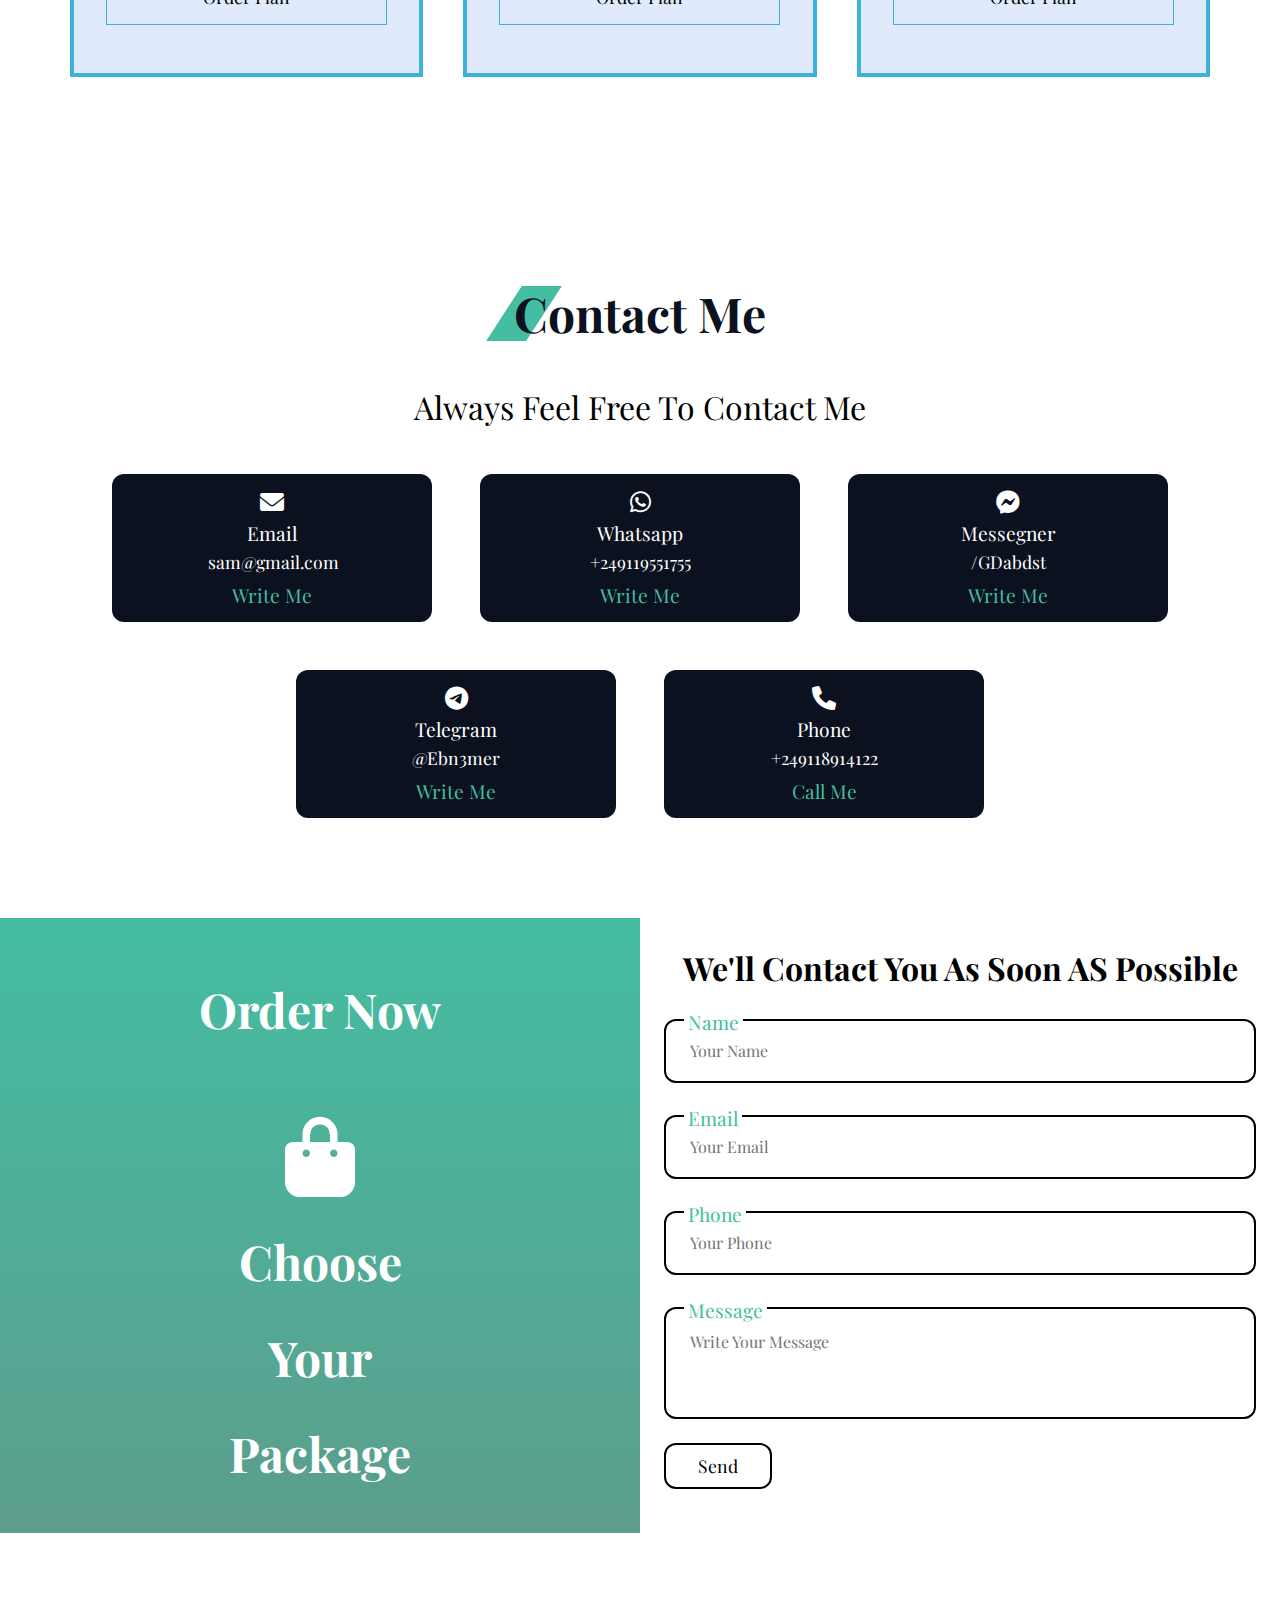
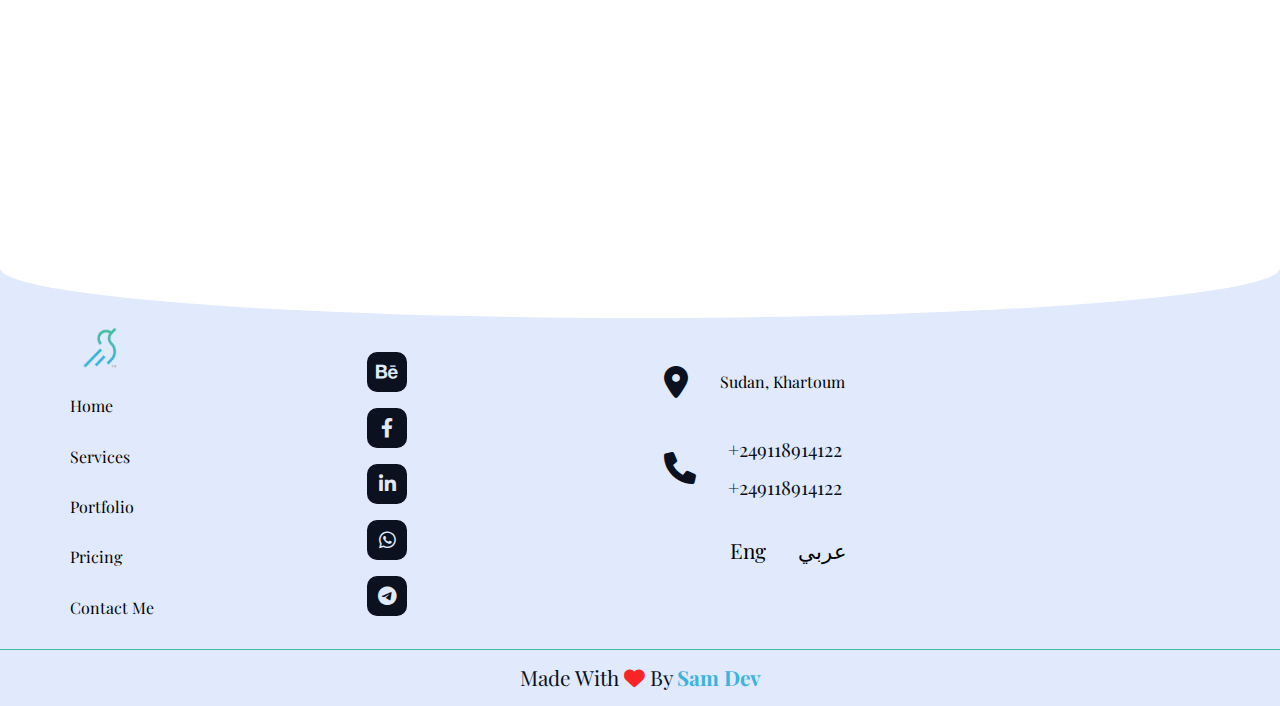
==== commit 5c0694e2: "portfolio" ====
--- a/index.html
+++ b/index.html
@@ -205,7 +205,7 @@
       <div class="container">
         <div class="card">
           <div class="image">
-            <img src="./images/project01.png" alt="" />
+            <img src="./images/project1.png" alt="" />
           </div>
           <div class="info">
             <h3>Project One</h3>
--- a/css/style.css
+++ b/css/style.css
@@ -446,7 +446,7 @@
   font-size: 1.5rem;
   max-width: 500px;
   line-height: 1.5;
-  color: var(--text-color-alt);
+  color: var(--text-color);
   margin-bottom: 2rem;
 }
 .landing .info i {
@@ -604,7 +604,7 @@
   font-size: 1.1rem;
   border-bottom: 1px solid var(--secondery-color);
   padding: 0 0 1rem;
-  color: var(--text-color-alt);
+  color: var(--text-color);
 }
 .portfolio .info a {
   font-size: 1rem;
